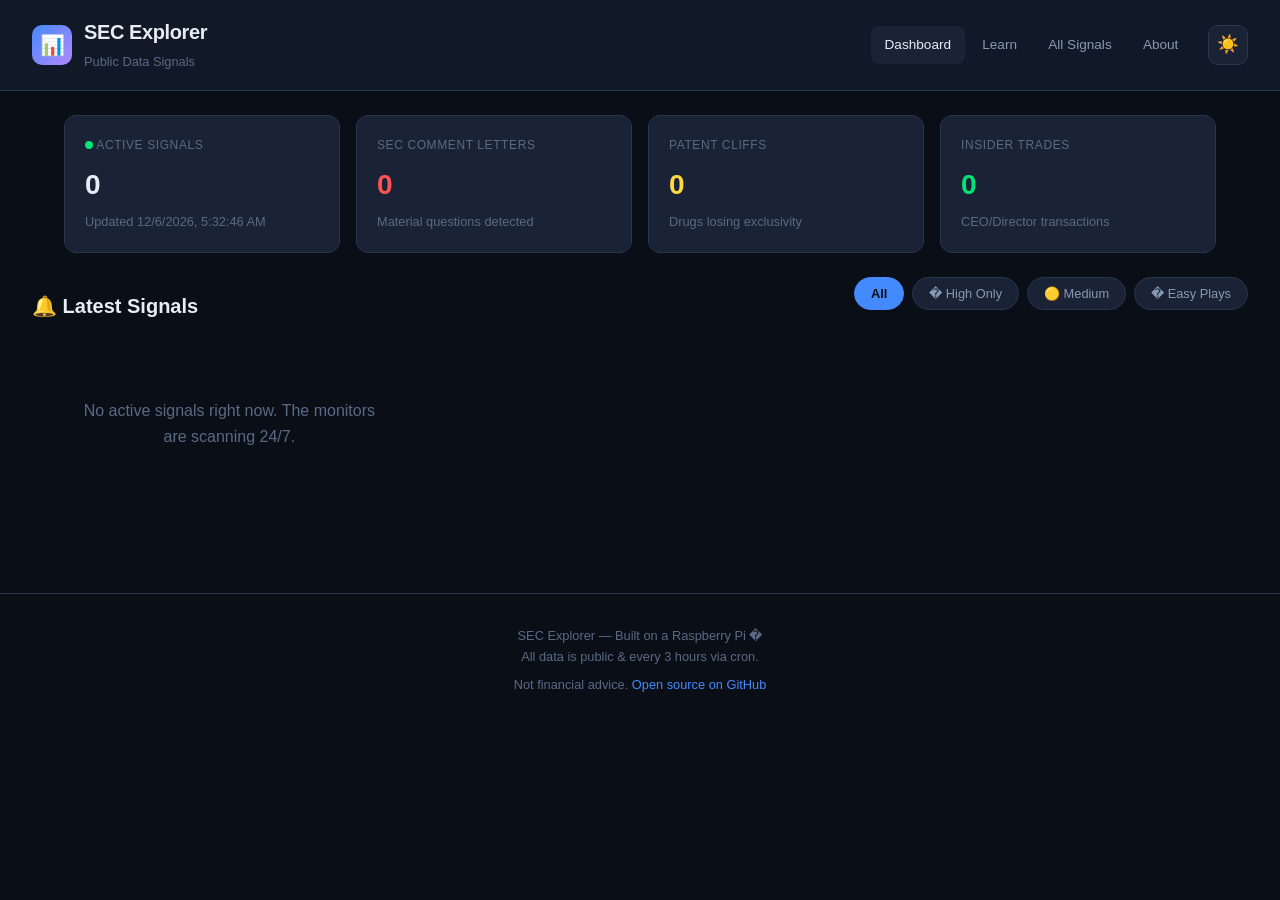
==== index.html @ fc1cfbd2 "fix: restructure for GitHub Pages, add data placeholders" ====
<!DOCTYPE html>
<html lang="en" data-theme="dark">
<head>
  <meta charset="UTF-8">
  <meta name="viewport" content="width=device-width, initial-scale=1.0">
  <title>SEC Explorer — Public Data Signals</title>
  <meta name="description" content="Free government data, automated monitoring, actionable financial signals">
  <link rel="stylesheet" href="./css/style.css">
  <link rel="icon" href="data:image/svg+xml,<svg xmlns=%22http://www.w3.org/2000/svg%22 viewBox=%220 0 100 100%22><text y=%22.9em%22 font-size=%2290%22>📊</text></svg>">
</head>
<body>
  <!-- Header -->
  <header class="header">
    <div class="header-inner">
      <div class="logo">
        <div class="logo-icon">📊</div>
        <div>
          <h1>SEC Explorer</h1>
          <span>Public Data Signals</span>
        </div>
      </div>
      <div class="header-actions">
        <div class="nav-links">
          <a href="#" class="active" data-page="dashboard">Dashboard</a>
          <a href="#" data-page="learn">Learn</a>
          <a href="#" data-page="signals">All Signals</a>
          <a href="#" data-page="about">About</a>
        </div>
        <button class="theme-toggle" id="themeToggle"><span>☀️</span></button>
      </div>
    </div>
  </header>

  <!-- Dashboard Page -->
  <main class="main">
    <section id="dashboard" class="page-section active">
      <!-- Stats Bar -->
      <div class="stats-bar">
        <div class="stat-card">
          <div class="stat-label"><span class="live-dot"></span> Active Signals</div>
          <div class="stat-value" id="totalSignals">0</div>
          <div class="stat-sub">Updated <span id="lastUpdate">loading...</span></div>
        </div>
        <div class="stat-card">
          <div class="stat-label">SEC Comment Letters</div>
          <div class="stat-value" id="secCount" style="color: var(--accent-red);">0</div>
          <div class="stat-sub">Material questions detected</div>
        </div>
        <div class="stat-card">
          <div class="stat-label">Patent Cliffs</div>
          <div class="stat-value" id="patentCount" style="color: var(--accent-yellow);">0</div>
          <div class="stat-sub">Drugs losing exclusivity</div>
        </div>
        <div class="stat-card">
          <div class="stat-label">Insider Trades</div>
          <div class="stat-value" id="insiderCount" style="color: var(--accent-green);">0</div>
          <div class="stat-sub">CEO/Director transactions</div>
        </div>
      </div>

      <!-- Filter Tabs -->
      <div style="display: flex; align-items: center; justify-content: space-between; margin-top: 1.5rem; flex-wrap: wrap; gap: 1rem;">
        <div class="section-title">🔔 Latest Signals</div>
        <div class="filter-tabs">
          <button class="filter-tab active" data-filter="all">All</button>
          <button class="filter-tab" data-filter="high">� High Only</button>
          <button class="filter-tab" data-filter="medium">🟡 Medium</button>
          <button class="filter-tab" data-filter="easy">� Easy Plays</button>
        </div>
      </div>

      <!-- Signals Grid -->
      <div class="signals-grid" id="signalsGrid">
        <!-- Populated by JS -->
      </div>
    </section>

    <!-- Learn Page -->
    <section id="learn" class="page-section">
      <div class="section-header">
        <div class="section-title">📚 Learn Everything</div>
      </div>
      <p style="color: var(--text-secondary); margin-bottom: 1.5rem; max-width: 700px;">
        New here? Every concept below has <span class="tooltip-trigger" data-tooltip="sec-comment">?</span> tooltips.
        Hover or tap any question mark to understand what things mean. No jargon without explanation.
      </p>
      <div class="learn-grid" id="learnGrid">
        <!-- Populated by JS -->
      </div>
    </section>

    <!-- All Signals Page -->
    <section id="signals" class="page-section">
      <div class="section-header">
        <div class="section-title">📡 All Signals by Category</div>
      </div>

      <h3 style="margin: 1.5rem 0 1rem; color: var(--accent-red); display: flex; align-items: center; gap: 0.5rem;">
        SEC Comment Letters
        <span class="section-count">Material questions from the SEC</span>
      </h3>
      <div class="signals-grid" id="secGrid"></div>

      <h3 style="margin: 2rem 0 1rem; color: var(--accent-yellow); display: flex; align-items: center; gap: 0.5rem;">
        Patent Expirations
        <span class="section-count">Blockbuster drugs losing exclusivity</span>
      </h3>
      <div class="signals-grid" id="patentGrid"></div>

      <h3 style="margin: 2rem 0 1rem; color: var(--accent-green); display: flex; align-items: center; gap: 0.5rem;">
        Insider Trading
        <span class="section-count">CEO/CFO/Director buy/sell activity</span>
      </h3>
      <div class="signals-grid" id="insiderGrid"></div>
    </section>

    <!-- About Page -->
    <section id="about" class="page-section">
      <div class="section-header">
        <div class="section-title">ℹ️ About This Project</div>
      </div>
      <div style="max-width: 800px;">
        <div class="learn-card" style="margin-bottom: 1rem;">
          <div class="learn-icon">�</div>
          <h3>What Is This?</h3>
          <p>A collection of automated monitors that scan free, public government data (SEC EDGAR, USPTO, FDA) for actionable financial signals. Everything here is <strong>completely free</strong> and runs on a $100 Raspberry Pi. No API keys needed.</p>
        </div>
        <div class="learn-card" style="margin-bottom: 1rem;">
          <div class="learn-icon">�</div>
          <h3>Why Does This Work?</h3>
          <p>The information is already public and free. The advantage is <strong>automation</strong>. The SEC receives 30,000+ filings daily. No human can read them all. Our monitors scan every 3 hours and flag the ones that historically predict stock movements.</p>
        </div>
        <div class="learn-card" style="margin-bottom: 1rem;">
          <div class="learn-icon">⚠️</div>
          <h3>Risk Disclaimer</h3>
          <p>Every signal has a chance of failure. This is <strong>educational and research only</strong> — NOT financial advice. Always do your own research. Never invest more than you can afford to lose. The "potential earnings" shown are optimistic estimates, not guarantees.</p>
        </div>
        <div class="learn-card" style="margin-bottom: 1rem;">
          <div class="learn-icon">�️</div>
          <h3>How It Works</h3>
          <p><strong>Step 1:</strong> Monitor fetches daily index from SEC EDGAR<br>
          <strong>Step 2:</strong> Filters out ETF/fund/routine filings<br>
          <strong>Step 3:</strong> Downloads actual filings (parallel)<br>
          <strong>Step 4:</strong> Scores materiality via keywords + structure<br>
          <strong>Step 5:</strong> Updates this dashboard with new signals</p>
        </div>
        <div class="learn-card">
          <div class="learn-icon">�</div>
          <h3>Open Source</h3>
          <p>Full source code on GitHub. Contributions welcome. If you find this useful, share it with someone who wants an edge in the markets without paying $100K for a Bloomberg terminal.</p>
          <a href="https://github.com/DonZzzilla/sec-explorer" target="_blank" style="color: var(--accent-blue); font-size: 0.9rem; margin-top: 0.5rem; display: inline-block;">github.com/DonZzzilla/sec-explorer →</a>
        </div>
      </div>
    </section>
  </main>

  <!-- Footer -->
  <footer class="footer">
    <p>SEC Explorer — Built on a Raspberry Pi �</p>
    <p>All data is public & every 3 hours via cron.</p>
    <p style="margin-top: 0.5rem;">Not financial advice. <a href="https://github.com/DonZzzilla/sec-explorer">Open source on GitHub</a></p>
  </footer>

  <script src="./js/app.js"></script>
</body>
</html>
---- css/style.css ----
/* SEC Explorer Dashboard — Dark Mode First */
:root {
  --bg-primary: #0a0e17;
  --bg-secondary: #111827;
  --bg-card: #1a2235;
  --bg-card-hover: #1f2a42;
  --bg-info: #0d1b2a;
  --border: #2a3550;
  --border-light: #3d4f73;
  --text-primary: #e8edf5;
  --text-secondary: #8899b3;
  --text-muted: #5a6a85;
  --accent-green: #00e676;
  --accent-red: #ff5252;
  --accent-yellow: #ffd740;
  --accent-blue: #448aff;
  --accent-purple: #b388ff;
  --accent-cyan: #18ffff;
  --glow-green: rgba(0, 230, 118, 0.15);
  --glow-red: rgba(255, 82, 82, 0.15);
  --glow-yellow: rgba(255, 215, 64, 0.15);
  --radius: 12px;
  --radius-sm: 8px;
  --shadow: 0 4px 24px rgba(0,0,0,0.4);
  --transition: all 0.25s ease;
}

[data-theme="light"] {
  --bg-primary: #f5f7fa;
  --bg-secondary: #ffffff;
  --bg-card: #ffffff;
  --bg-card-hover: #f0f4f8;
  --bg-info: #e8f4fd;
  --border: #dde4ed;
  --border-light: #c5cdd8;
  --text-primary: #1a1f2e;
  --text-secondary: #4a5568;
  --text-muted: #718096;
  --shadow: 0 2px 12px rgba(0,0,0,0.08);
}

* {
  margin: 0;
  padding: 0;
  box-sizing: border-box;
}

body {
  font-family: -apple-system, BlinkMacSystemFont, 'Segoe UI', Roboto, 'Inter', sans-serif;
  background: var(--bg-primary);
  color: var(--text-primary);
  line-height: 1.6;
  min-height: 100vh;
  transition: var(--transition);
}

/* Scrollbar */
::-webkit-scrollbar { width: 8px; }
::-webkit-scrollbar-track { background: var(--bg-secondary); }
::-webkit-scrollbar-thumb { background: var(--border-light); border-radius: 4px; }
::-webkit-scrollbar-thumb:hover { background: var(--text-muted); }

/* Header */
.header {
  background: var(--bg-secondary);
  border-bottom: 1px solid var(--border);
  padding: 1rem 2rem;
  position: sticky;
  top: 0;
  z-index: 100;
  backdrop-filter: blur(12px);
}

.header-inner {
  max-width: 1400px;
  margin: 0 auto;
  display: flex;
  align-items: center;
  justify-content: space-between;
}

.logo {
  display: flex;
  align-items: center;
  gap: 0.75rem;
}

.logo-icon {
  width: 40px;
  height: 40px;
  background: linear-gradient(135deg, var(--accent-blue), var(--accent-purple));
  border-radius: 10px;
  display: flex;
  align-items: center;
  justify-content: center;
  font-size: 1.25rem;
}

.logo h1 {
  font-size: 1.25rem;
  font-weight: 700;
  letter-spacing: -0.02em;
}

.logo span {
  color: var(--text-muted);
  font-size: 0.8rem;
  font-weight: 400;
}

.header-actions {
  display: flex;
  align-items: center;
  gap: 1rem;
}

.theme-toggle {
  background: var(--bg-card);
  border: 1px solid var(--border);
  color: var(--text-primary);
  width: 40px;
  height: 40px;
  border-radius: 10px;
  cursor: pointer;
  font-size: 1.1rem;
  display: flex;
  align-items: center;
  justify-content: center;
  transition: var(--transition);
}

.theme-toggle:hover {
  background: var(--bg-card-hover);
  border-color: var(--border-light);
}

.nav-links {
  display: flex;
  gap: 0.25rem;
}

.nav-links a {
  color: var(--text-secondary);
  text-decoration: none;
  padding: 0.5rem 0.85rem;
  border-radius: var(--radius-sm);
  font-size: 0.85rem;
  font-weight: 500;
  transition: var(--transition);
}

.nav-links a:hover, .nav-links a.active {
  background: var(--bg-card);
  color: var(--text-primary);
}

/* Stats Bar */
.stats-bar {
  max-width: 1400px;
  margin: 1.5rem auto;
  padding: 0 2rem;
  display: grid;
  grid-template-columns: repeat(auto-fit, minmax(200px, 1fr));
  gap: 1rem;
}

.stat-card {
  background: var(--bg-card);
  border: 1px solid var(--border);
  border-radius: var(--radius);
  padding: 1.25rem;
  transition: var(--transition);
}

.stat-card:hover {
  border-color: var(--border-light);
  transform: translateY(-1px);
}

.stat-label {
  font-size: 0.75rem;
  color: var(--text-muted);
  text-transform: uppercase;
  letter-spacing: 0.05em;
  margin-bottom: 0.5rem;
}

.stat-value {
  font-size: 1.75rem;
  font-weight: 700;
  letter-spacing: -0.02em;
}

.stat-sub {
  font-size: 0.8rem;
  color: var(--text-muted);
  margin-top: 0.25rem;
}

/* Main Content */
.main {
  max-width: 1400px;
  margin: 0 auto;
  padding: 0 2rem 3rem;
}

.page-section {
  display: none;
}

.page-section.active {
  display: block;
}

/* Signal Cards */
.signals-grid {
  display: grid;
  grid-template-columns: repeat(auto-fill, minmax(380px, 1fr));
  gap: 1rem;
  margin-top: 1rem;
}

.signal-card {
  background: var(--bg-card);
  border: 1px solid var(--border);
  border-radius: var(--radius);
  overflow: hidden;
  transition: var(--transition);
  cursor: pointer;
  position: relative;
}

.signal-card:hover {
  border-color: var(--border-light);
  transform: translateY(-2px);
  box-shadow: var(--shadow);
}

.signal-card.high {
  border-left: 3px solid var(--accent-red);
}

.signal-card.medium {
  border-left: 3px solid var(--accent-yellow);
}

.signal-card.low {
  border-left: 3px solid var(--accent-blue);
}

.signal-header {
  padding: 1.25rem;
  display: flex;
  align-items: flex-start;
  justify-content: space-between;
}

.signal-badge {
  display: inline-flex;
  align-items: center;
  gap: 0.35rem;
  padding: 0.25rem 0.65rem;
  border-radius: 999px;
  font-size: 0.7rem;
  font-weight: 600;
  text-transform: uppercase;
  letter-spacing: 0.03em;
}

.signal-badge.high {
  background: var(--glow-red);
  color: var(--accent-red);
}

.signal-badge.medium {
  background: var(--glow-yellow);
  color: var(--accent-yellow);
}

.signal-badge.low {
  background: var(--glow-green);
  color: var(--accent-green);
}

.signal-title {
  font-size: 1rem;
  font-weight: 600;
  margin-bottom: 0.25rem;
}

.signal-subtitle {
  font-size: 0.85rem;
  color: var(--text-secondary);
}

.signal-meta {
  display: flex;
  gap: 1rem;
  padding: 0.75rem 1.25rem;
  border-top: 1px solid var(--border);
  font-size: 0.75rem;
  color: var(--text-muted);
}

.signal-expand {
  max-height: 0;
  overflow: hidden;
  transition: max-height 0.3s ease, padding 0.3s ease;
  border-top: 1px solid var(--border);
}

.signal-card.expanded .signal-expand {
  max-height: 800px;
  padding: 1.25rem;
}

/* Signal Details */
.detail-row {
  display: flex;
  justify-content: space-between;
  padding: 0.6rem 0;
  border-bottom: 1px solid var(--border);
  font-size: 0.85rem;
}

.detail-row:last-child {
  border-bottom: none;
}

.detail-label {
  color: var(--text-secondary);
  display: flex;
  align-items: center;
  gap: 0.5rem;
}

.detail-value {
  font-weight: 600;
}

/* Tooltip System */
.tooltip-trigger {
  display: inline-flex;
  align-items: center;
  justify-content: center;
  width: 18px;
  height: 18px;
  border-radius: 50%;
  background: var(--bg-secondary);
  border: 1px solid var(--border);
  font-size: 0.65rem;
  cursor: help;
  color: var(--text-muted);
  transition: var(--transition);
}

.tooltip-trigger:hover {
  background: var(--accent-blue);
  color: var(--bg-primary);
  border-color: var(--accent-blue);
}

.tooltip-overlay {
  position: fixed;
  z-index: 1000;
  background: var(--bg-secondary);
  border: 1px solid var(--border-light);
  border-radius: var(--radius-sm);
  padding: 1rem;
  max-width: 340px;
  box-shadow: 0 8px 32px rgba(0,0,0,0.5);
  pointer-events: none;
  opacity: 0;
  transform: translateY(4px);
  transition: opacity 0.2s ease, transform 0.2s ease;
}

.tooltip-overlay.visible {
  opacity: 1;
  transform: translateY(0);
  pointer-events: auto;
}

.tooltip-overlay h4 {
  font-size: 0.9rem;
  margin-bottom: 0.5rem;
  color: var(--accent-blue);
}

.tooltip-overlay p {
  font-size: 0.82rem;
  color: var(--text-secondary);
  line-height: 1.5;
}

/* Difficulty Meter */
.difficulty-bar {
  display: flex;
  gap: 3px;
  align-items: center;
}

.difficulty-pip {
  width: 12px;
  height: 6px;
  border-radius: 2px;
  background: var(--border);
}

.difficulty-pip.filled { background: var(--accent-red); }
.difficulty-pip.filled.easy { background: var(--accent-green); }
.difficulty-pip.filled.medium { background: var(--accent-yellow); }
.difficulty-pip.filled.hard { background: var(--accent-red); }

/* Potential Earnings */
.earnings-box {
  background: var(--bg-info);
  border: 1px solid var(--border);
  border-radius: var(--radius-sm);
  padding: 1rem;
  margin-top: 0.75rem;
}

.earnings-title {
  font-size: 0.75rem;
  color: var(--text-muted);
  text-transform: uppercase;
  letter-spacing: 0.05em;
  margin-bottom: 0.5rem;
}

.earnings-amount {
  font-size: 1.5rem;
  font-weight: 700;
  color: var(--accent-green);
}

.earnings-range {
  font-size: 0.8rem;
  color: var(--text-secondary);
  margin-top: 0.25rem;
}

/* Walkthrough Steps */
.walkthrough {
  margin-top: 1rem;
}

.walkthrough-step {
  display: flex;
  gap: 0.75rem;
  padding: 0.5rem 0;
  align-items: flex-start;
}

.step-number {
  width: 24px;
  height: 24px;
  border-radius: 50%;
  background: var(--accent-blue);
  color: var(--bg-primary);
  display: flex;
  align-items: center;
  justify-content: center;
  font-size: 0.7rem;
  font-weight: 700;
  flex-shrink: 0;
}

.step-content {
  font-size: 0.85rem;
  color: var(--text-secondary);
  padding-top: 0.15rem;
}

/* Section Headers */
.section-header {
  display: flex;
  align-items: center;
  justify-content: space-between;
  margin-bottom: 1rem;
}

.section-title {
  font-size: 1.25rem;
  font-weight: 700;
  display: flex;
  align-items: center;
  gap: 0.5rem;
}

.section-count {
  background: var(--bg-card);
  border: 1px solid var(--border);
  padding: 0.25rem 0.75rem;
  border-radius: 999px;
  font-size: 0.75rem;
  color: var(--text-muted);
}

/* Filter Tabs */
.filter-tabs {
  display: flex;
  gap: 0.5rem;
  margin-bottom: 1.5rem;
  flex-wrap: wrap;
}

.filter-tab {
  background: var(--bg-card);
  border: 1px solid var(--border);
  color: var(--text-secondary);
  padding: 0.5rem 1rem;
  border-radius: 999px;
  font-size: 0.8rem;
  cursor: pointer;
  transition: var(--transition);
}

.filter-tab:hover {
  border-color: var(--border-light);
  color: var(--text-primary);
}

.filter-tab.active {
  background: var(--accent-blue);
  color: var(--bg-primary);
  border-color: var(--accent-blue);
  font-weight: 600;
}

/* Learn Page */
.learn-grid {
  display: grid;
  grid-template-columns: repeat(auto-fill, minmax(300px, 1fr));
  gap: 1rem;
}

.learn-card {
  background: var(--bg-card);
  border: 1px solid var(--border);
  border-radius: var(--radius);
  padding: 1.5rem;
  transition: var(--transition);
}

.learn-card:hover {
  border-color: var(--border-light);
  transform: translateY(-2px);
}

.learn-icon {
  font-size: 2rem;
  margin-bottom: 0.75rem;
}

.learn-card h3 {
  font-size: 1rem;
  margin-bottom: 0.5rem;
}

.learn-card p {
  font-size: 0.85rem;
  color: var(--text-secondary);
  line-height: 1.5;
}

/* Footer */
.footer {
  text-align: center;
  padding: 2rem;
  color: var(--text-muted);
  font-size: 0.8rem;
  border-top: 1px solid var(--border);
  margin-top: 3rem;
}

.footer a {
  color: var(--accent-blue);
  text-decoration: none;
}

/* Animations */
@keyframes pulse {
  0%, 100% { opacity: 1; }
  50% { opacity: 0.5; }
}

.live-dot {
  width: 8px;
  height: 8px;
  border-radius: 50%;
  background: var(--accent-green);
  animation: pulse 2s infinite;
  display: inline-block;
}

/* Responsive */
@media (max-width: 768px) {
  .signals-grid { grid-template-columns: 1fr; }
  .stats-bar { grid-template-columns: repeat(2, 1fr); }
  .header-inner { flex-direction: column; gap: 0.75rem; }
  .nav-links { display: none; }
}
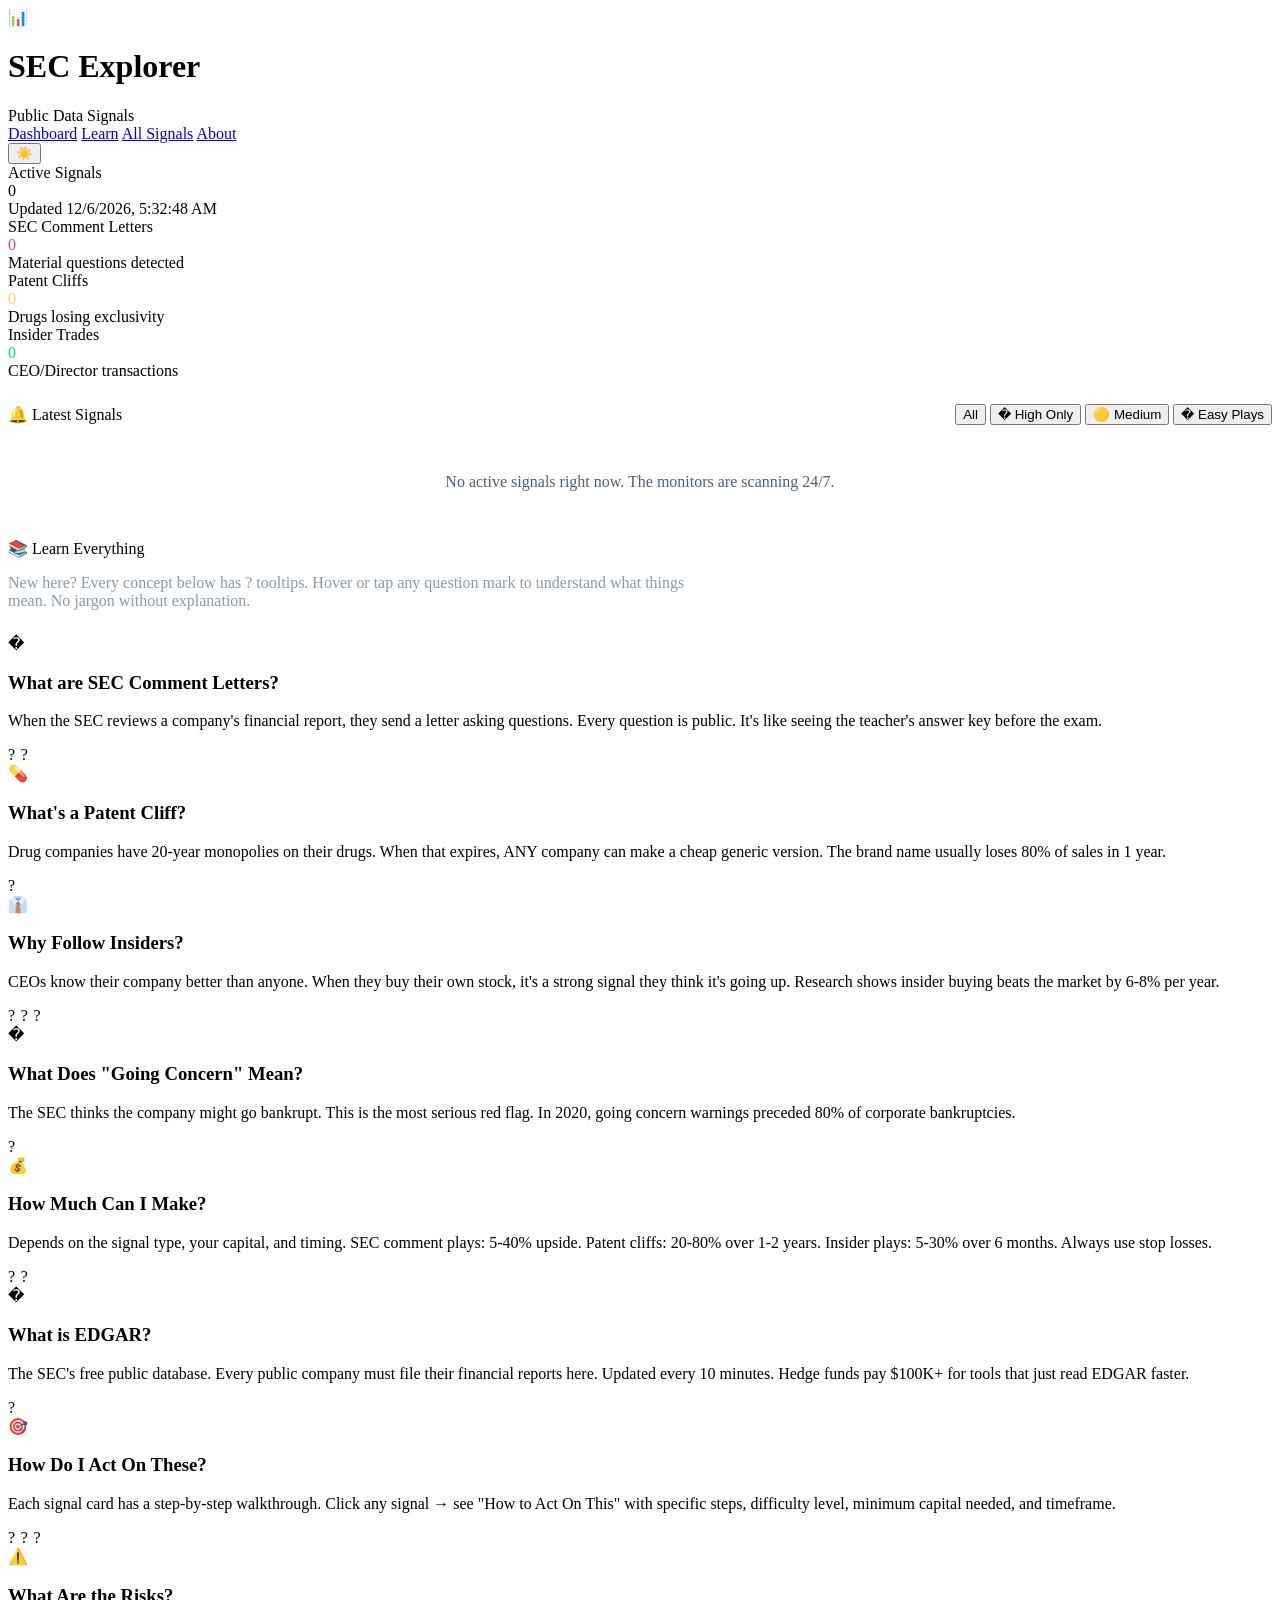
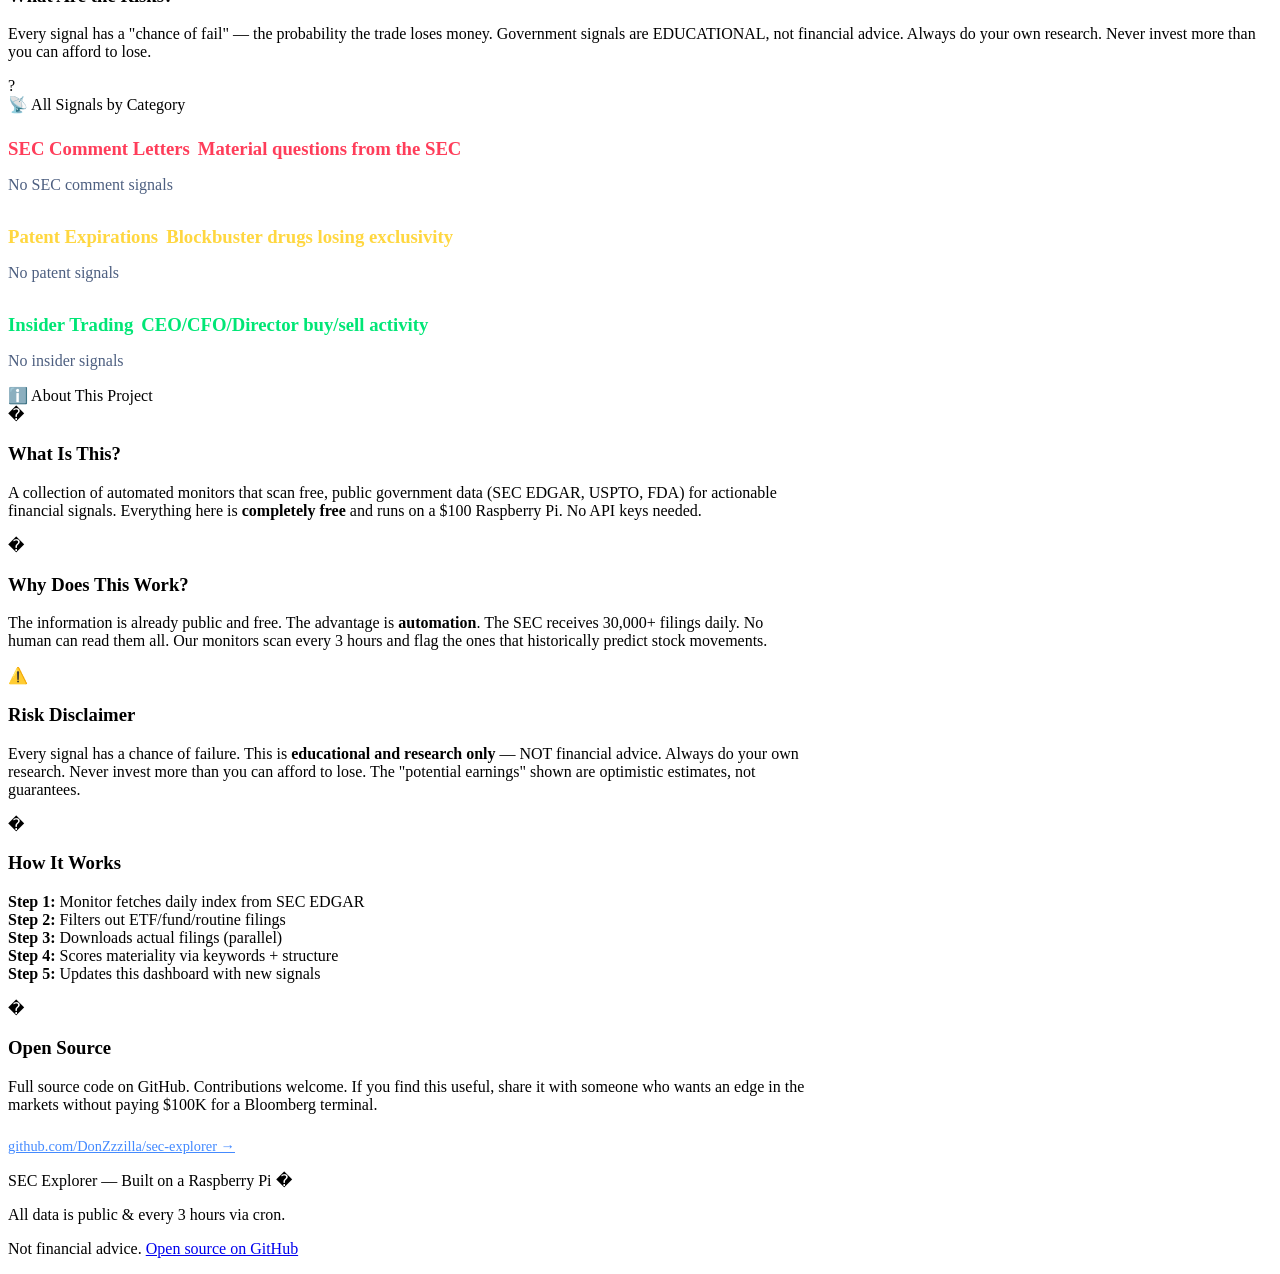
==== commit db214be5: "chore: clean up duplicate files, fix paths for GitHub Pages" ====
--- a/index.html
+++ b/index.html
@@ -6,7 +6,6 @@
   <title>SEC Explorer — Public Data Signals</title>
   <meta name="description" content="Free government data, automated monitoring, actionable financial signals">
   <link rel="stylesheet" href="./css/style.css">
-  <link rel="icon" href="data:image/svg+xml,<svg xmlns=%22http://www.w3.org/2000/svg%22 viewBox=%220 0 100 100%22><text y=%22.9em%22 font-size=%2290%22>📊</text></svg>">
 </head>
 <body>
   <!-- Header -->
--- a/css/style.css
+++ b/css/style.css
@@ -1,167 +1,275 @@
-/* SEC Explorer Dashboard — Dark Mode First */
+/* ═══════════════════════════════════════════════════════════════════════════
+   SEC EXPLORER — High-Energy Dashboard
+   Built for the teenager who wants an edge, not a Bloomberg terminal
+   ═══════════════════════════════════════════════════════════════════════════ */
+
 :root {
-  --bg-primary: #0a0e17;
-  --bg-secondary: #111827;
-  --bg-card: #1a2235;
-  --bg-card-hover: #1f2a42;
-  --bg-info: #0d1b2a;
-  --border: #2a3550;
-  --border-light: #3d4f73;
-  --text-primary: #e8edf5;
-  --text-secondary: #8899b3;
-  --text-muted: #5a6a85;
+  --bg-primary: #070b14;
+  --bg-secondary: #0d1321;
+  --bg-card: #121b2e;
+  --bg-card-hover: #182542;
+  --bg-info: #0a1628;
+  --bg-surface: #1a2744;
+  --border: #1e2d4d;
+  --border-light: #2a3d66;
+  --border-glow: #3d5a99;
+  --text-primary: #e8edf7;
+  --text-secondary: #8899b8;
+  --text-muted: #4d5f80;
   --accent-green: #00e676;
-  --accent-red: #ff5252;
+  --accent-red: #ff3d5a;
   --accent-yellow: #ffd740;
   --accent-blue: #448aff;
   --accent-purple: #b388ff;
   --accent-cyan: #18ffff;
-  --glow-green: rgba(0, 230, 118, 0.15);
-  --glow-red: rgba(255, 82, 82, 0.15);
-  --glow-yellow: rgba(255, 215, 64, 0.15);
-  --radius: 12px;
+  --accent-orange: #ff9100;
+  --accent-pink: #ff4081;
+  --glow-green: rgba(0, 230, 118, 0.12);
+  --glow-red: rgba(255, 61, 90, 0.12);
+  --glow-yellow: rgba(255, 215, 64, 0.12);
+  --glow-blue: rgba(68, 138, 255, 0.1);
+  --radius: 14px;
   --radius-sm: 8px;
-  --shadow: 0 4px 24px rgba(0,0,0,0.4);
-  --transition: all 0.25s ease;
-}
-
-[data-theme="light"] {
-  --bg-primary: #f5f7fa;
+  --radius-lg: 20px;
+  --shadow: 0 4px 32px rgba(0,0,0,0.5);
+  --shadow-glow: 0 0 40px rgba(68, 138, 255, 0.08);
+  --transition: all 0.25s cubic-bezier(0.4, 0, 0.2, -theme="light"] {
+  --bg-primary: #f0f4f8;
   --bg-secondary: #ffffff;
   --bg-card: #ffffff;
-  --bg-card-hover: #f0f4f8;
-  --bg-info: #e8f4fd;
-  --border: #dde4ed;
-  --border-light: #c5cdd8;
-  --text-primary: #1a1f2e;
-  --text-secondary: #4a5568;
-  --text-muted: #718096;
-  --shadow: 0 2px 12px rgba(0,0,0,0.08);
-}
-
-* {
-  margin: 0;
-  padding: 0;
-  box-sizing: border-box;
-}
+  --bg-card-hover: #f5f8fc;
+  --bg-info: #e6f0fa;
+  --bg-surface: #e8eef5;
+  --border: #d0dae3;
+  --border-light: #b8c4d0;
+  --border-glow: #8fa8c4;
+  --text-primary: #0f1825;
+  --text-secondary: #3d4f68;
+  --text-muted: #6b7d95;
+  --shadow: 0 2px 16px rgba(0,0,0,0.06);
+  --shadow-glow: 0 0 40px rgba(26, 115, 232, 0.04);
+}
+
+*, *::before, *::after { margin: 0; padding: 0; box-sizing: border-box; }
+
+html { scroll-behavior: smooth; }
 
 body {
-  font-family: -apple-system, BlinkMacSystemFont, 'Segoe UI', Roboto, 'Inter', sans-serif;
+  font-family: -apple-system, BlinkMacSystemFont, 'SF Pro Display', 'Inter', 'Segoe UI', Roboto, sans-serif;
   background: var(--bg-primary);
   color: var(--text-primary);
   line-height: 1.6;
   min-height: 100vh;
-  transition: var(--transition);
-}
-
-/* Scrollbar */
-::-webkit-scrollbar { width: 8px; }
-::-webkit-scrollbar-track { background: var(--bg-secondary); }
-::-webkit-scrollbar-thumb { background: var(--border-light); border-radius: 4px; }
-::-webkit-scrollbar-thumb:hover { background: var(--text-muted); }
-
-/* Header */
+  transition: background 0.3s ease, color 0.3s ease;
+  overflow-x: hidden;
+}
+
+/* Ambient Background */
+body::before {
+  content: '';
+  position: fixed;
+  top: 0; left: 0; right: 0; bottom: 0;
+  background:
+    radial-gradient(ellipse at 20% 0%, rgba(68, 138, 255, 0.06) 0%, transparent 50%),
+    radial-gradient(ellipse at 80% 100%, rgba(179, 136, 255, 0.04) 0%, transparent 50%),
+    radial-gradient(ellipse at 50% 50%, rgba(0, 230, 118, 0.02) 0%, transparent 70%);
+  pointer-events: none;
+  z-index: 0;
+}
+
+::-webkit-scrollbar { width: 6px; }
+::-webkit-scrollbar-track { background: transparent; }
+::-webkit-scrollbar-thumb { background: var(--border-light); border-radius: 3px;-thumb:hover { background: var(--accent-blue); }
+
+/* HEADER ──────────────────────────────────────────────────────────── */
 .header {
-  background: var(--bg-secondary);
+  background: rgba(13, 19, 33, 0.85);
+  backdrop-filter: blur(20px) saturate(1.2);
   border-bottom: 1px solid var(--border);
-  padding: 1rem 2rem;
+  padding: 0.75rem 2rem;
   position: sticky;
   top: 0;
   z-index: 100;
-  backdrop-filter: blur(12px);
 }
 
 .header-inner {
-  max-width: 1400px;
+  max-width: 1500px;
   margin: 0 auto;
   display: flex;
   align-items: center;
   justify-content: space-between;
+  height: 48px;
 }
 
 .logo {
   display: flex;
   align-items: center;
   gap: 0.75rem;
+  text-decoration: none;
+  cursor: pointer;
 }
 
 .logo-icon {
-  width: 40px;
-  height: 40px;
+  width: 36px;
+  height: 36px;
   background: linear-gradient(135deg, var(--accent-blue), var(--accent-purple));
   border-radius: 10px;
   display: flex;
   align-items: center;
   justify-content: center;
-  font-size: 1.25rem;
+  font-size: 1.1rem;
+  box-shadow: 0 0 20px rgba(68, 138, 255, 0.3);
 }
 
 .logo h1 {
-  font-size: 1.25rem;
+  font-size: 1.15rem;
   font-weight: 700;
   letter-spacing: -0.02em;
 }
 
-.logo span {
+.logo-tagline {
+  font-size: 0.65rem;
   color: var(--text-muted);
+  font-weight: 400;
+}
+
+.header-right {
+  display: flex;
+  align-items: center;
+  gap: 1rem;
+}
+
+.nav {
+  display: flex;
+  gap: 0.15rem;
+}
+
+.nav a {
+  color: var(--text-secondary);
+  text-decoration: none;
+  padding: 0.4rem 0.75rem;
+  border-radius: var(--radius-sm);
   font-size: 0.8rem;
-  font-weight: 400;
-}
-
-.header-actions {
-  display: flex;
-  align-items: center;
-  gap: 1rem;
-}
-
-.theme-toggle {
+  font-weight: 500;
+  transition: var(--transition);
+  position: relative;
+}
+
+.nav a:hover { color: var(--text-primary); background: var(--bg-card); }
+ color: var(--accent-blue); background: var(--glow-blue); }
+
+.theme-btn {
   background: var(--bg-card);
   border: 1px solid var(--border);
   color: var(--text-primary);
-  width: 40px;
-  height: 40px;
+  width: 36px;
+  height: 36px;
   border-radius: 10px;
   cursor: pointer;
-  font-size: 1.1rem;
+  font-size: 1rem;
   display: flex;
   align-items: center;
   justify-content: center;
   transition: var(--transition);
 }
 
-.theme-toggle:hover {
+.theme-btn:hover { background: var(--bg-card-hover); border-color: var(--border-light); }
+
+/* ── HERO SECTION ───────────────────────────────────────────────────── */
+.hero {
+  max-width: 1500px;
+  margin: 0 auto;
+  padding: 4rem 2rem 3rem;
+  text-align: center;
+  position: relative;
+  z-index: 1;
+}
+
+.hero-badge {
+  display: inline-flex;
+  align-items: center;
+  gap: 0.5rem;
+  background: var(--bg-card);
+  border: 1px solid var(--border);
+  padding: 0.5rem 1rem;
+  border-radius: 999px;
+  font-size: 0.75rem;
+  color: var(--text-secondary);
+  margin-bottom: 1.5rem;
+}
+
+.hero h2 {
+  font-size: 3rem;
+  font-weight: 800;
+  letter-spacing: -0.04em;
+  line-height: 1.1;
+  margin-bottom: 1rem;
+  background: linear-gradient(to right, var(--text-primary), var(--accent-blue), var(--accent-purple));
+  -webkit-background-clip: text;
+  -webkit-text-fill-color: transparent;
+  background-clip: text;
+}
+
+.hero p {
+  font-size: 1.1rem;
+  color: var(--text-secondary);
+  max-width: 600px;
+  margin: 0 auto 2rem;
+}
+
+.hero-cta {
+  display: flex;
+  gap: 1rem;
+  justify-content: center;
+  flex-wrap: wrap;
+}
+
+.btn {
+  display: inline-flex;
+  align-items: center;
+  gap: 0.5rem;
+  padding: 0.75rem 1.5rem;
+  border-radius: var(--radius-sm);
+  font-size: 0.9rem;
+  font-weight: 600;
+  cursor: pointer;
+  transition: var(--transition);
+  text-decoration: none;
+  border: none;
+}
+
+.btn-primary {
+  background: linear-gradient(135deg, var(--accent-blue), var(--accent-purple));
+  color: white;
+  box-shadow: 0 4px 20px rgba(68, 138, 255, 0.3);
+}
+
+.btn-primary:hover {
+  transform: translateY(-2px);
+  box-shadow: 0 6px 30px rgba(68, 138, 255, 0.4);
+}
+
+.btn-ghost {
+  background-card);
+  color: var(--text-primary);
+  border: 1px solid var(--border);
+}
+
+.btn-ghost:hover {
+  border-color: var(--border-light);
   background: var(--bg-card-hover);
-  border-color: var(--border-light);
-}
-
-.nav-links {
-  display: flex;
-  gap: 0.25rem;
-}
-
-.nav-links a {
-  color: var(--text-secondary);
-  text-decoration: none;
-  padding: 0.5rem 0.85rem;
-  border-radius: var(--radius-sm);
-  font-size: 0.85rem;
-  font-weight: 500;
-  transition: var(--transition);
-}
-
-.nav-links a:hover, .nav-links a.active {
-  background: var(--bg-card);
-  color: var(--text-primary);
-}
-
-/* Stats Bar */
+}
+
+/* ── STATS BAR ──────────────────────────────────────────────────────── */
 .stats-bar {
-  max-width: 1400px;
-  margin: 1.5rem auto;
-  padding: 0 2rem;
+  max-width: 1500px;
+  margin: 0 auto;
+  padding: 0 2rem 2rem;
   display: grid;
-  grid-template-columns: repeat(auto-fit, minmax(200px, 1fr));
+  grid-template-columns: repeat(auto-fit, minmax(180px, 1fr));
   gap: 1rem;
+  position: relative;
+  z-index: 1;
 }
 
 .stat-card {
@@ -170,54 +278,116 @@
   border-radius: var(--radius);
   padding: 1.25rem;
   transition: var(--transition);
+  position: relative;
+  overflow: hidden;
+}
+
+.stat-card::before {
+  content: '';
+  position: absolute;
+  top: 0; left: 0; right: 0;
+  height: 2px;
+  background: linear-gradient(to right, var(--accent-blue), var(--accent-purple));
+  opacity: 0;
+  transition: var(--transition);
 }
 
 .stat-card:hover {
   border-color: var(--border-light);
-  transform: translateY(-1px);
-}
+  transform: translateY(-2px);
+  box-shadow: var(--shadow-glow);
+}
+
+.stat-card:hover::before { opacity: 1; }
+
+.stat-icon { font-size: 1.5rem; margin-bottom: 0.5rem; }
 
 .stat-label {
-  font-size: 0.75rem;
+  font-size: 0.7rem;
   color: var(--text-muted);
   text-transform: uppercase;
-  letter-spacing: 0.05em;
-  margin-bottom: 0.5rem;
+  letter-spacing: 0.06em;
+  margin-bottom: 0.4rem;
 }
 
 .stat-value {
   font-size: 1.75rem;
+  font-weight: 800;
+  letter-spacing: -0.03em;
+  line-height: 1;
+}
+
+.stat-sub {
+  font-size: 0.72rem;
+  color: var(--text-muted);
+  margin-top: 0.35rem;
+}
+
+/* ── PAGE SECTIONS ──────────────────────────────────────────────────── */
+.page { display: none; }
+.page.active { display: block; }
+
+.container {
+  max-width: 1500px;
+  margin: 0 auto;
+  padding: 2rem;
+  position: relative;
+  z-index: 1;
+}
+
+.section-header {
+  display: flex;
+  align-items: center;
+  justify-content: space-between;
+  margin-bottom: 1.5rem;
+  flex-wrap: wrap;
+  gap: 1rem;
+}
+
+.section-title {
+  font-size: 1.5rem;
   font-weight: 700;
-  letter-spacing: -0.02em;
-}
-
-.stat-sub {
-  font-size: 0.8rem;
-  color: var(--text-muted);
-  margin-top: 0.25rem;
-}
-
-/* Main Content */
-.main {
-  max-width: 1400px;
-  margin: 0 auto;
-  padding: 0 2rem 3rem;
-}
-
-.page-section {
-  display: none;
-}
-
-.page-section.active {
-  display: block;
-}
-
-/* Signal Cards */
+  display: flex;
+  align-items: center;
+  gap: 0.6rem;
+}
+
+.section-right {
+  display: flex;
+  align-items: center;
+  gap: 0.75rem;
+}
+
+/* ── FILTER TABS ───────────────────────────────────────────────────── */
+.filters {
+  display: flex;
+  gap: 0.4rem;
+  flex-wrap: wrap;
+}
+
+.filter-btn {
+  background: var(--bg-card);
+  border: 1px solid var(--border);
+  color: var(--text-secondary);
+  padding: 0.4rem 0.9rem;
+  border-radius: 999px;
+  font-size: 0.75rem;
+  cursor: pointer;
+ transition);
+  font-weight: 500;
+}
+
+.filter-btn:hover { border-color: var(--border-light); color: var(--.filter-btn.active {
+  background: var(--accent-blue);
+  color: white;
+  border-color: var(--accent-blue);
+}
+
+/* ── SIGNAL CARDS ───────────────────────────────────────────────────── */
 .signals-grid {
   display: grid;
   grid-template-columns: repeat(auto-fill, minmax(380px, 1fr));
   gap: 1rem;
-  margin-top: 1rem;
 }
 
 .signal-card {
@@ -230,125 +400,212 @@
   position: relative;
 }
 
+.signal-card::after {
+  content: '';
+  position: absolute;
+  top: 0; left: 0; bottom: 0;
+  width: 3px;
+  background: var(--accent-blue);
+}
+
+.signal-card.high::after { background: var(--accent-red); }
+.signal-card.medium::after { background: var(--accent-yellow); }
+.signal-card.low::after { background: var(--accent-blue); }
+
 .signal-card:hover {
-  border-color: var(--border-light);
-  transform: translateY(-2px);
+  border-color: var(--border-glow);
+  transform: translateY(-3px);
   box-shadow: var(--shadow);
 }
 
-.signal-card.high {
-  border-left: 3px solid var(--accent-red);
-}
-
-.signal-card.medium {
-  border-left: 3px solid var(--accent-yellow);
-}
-
-.signal-card.low {
-  border-left: 3px solid var(--accent-blue);
-}
-
-.signal-header {
-  padding: 1.25rem;
+.signal-card-header {
+  padding: 1.15rem;
   display: flex;
   align-items: flex-start;
   justify-content: space-between;
-}
-
-.signal-badge {
+  gap: 1rem;
+}
+
+.signal-emoji { font-size: 1.5rem; }
+
+.signal-title {
+  font-size: 0.95rem;
+  font-weight: 600;
+  margin-bottom: 0.2rem;
+}
+
+.signal-subtitle {
+  font-size: 0.8rem;
+  color: var(--text-secondary);
+}
+
+.signal-badges {
+  display: flex;
+  gap: 0.35rem;
+  flex-wrap: wrap;
+  padding: 0 1.15rem 0.75rem;
+}
+
+.badge {
   display: inline-flex;
   align-items: center;
-  gap: 0.35rem;
-  padding: 0.25rem 0.65rem;
+  gap: 0.25rem;
+  padding: 0.2rem 0.55rem;
   border-radius: 999px;
-  font-size: 0.7rem;
+  font-size: 0.65rem;
   font-weight: 600;
   text-transform: uppercase;
   letter-spacing: 0.03em;
-}
-
-.signal-badge.high {
-  background: var(--glow-red);
-  color: var(--accent-red);
-}
-
-.signal-badge.medium {
-  background: var(--glow-yellow);
-  color: var(--accent-yellow);
-}
-
-.signal-badge.low {
-  background: var(--glow-green);
-  color: var(--accent-green);
-}
-
-.signal-title {
-  font-size: 1rem;
-  font-weight: 600;
-  margin-bottom: 0.25rem;
-}
-
-.signal-subtitle {
-  font-size: 0.85rem;
-  color: var(--text-secondary);
-}
-
-.signal-meta {
-  display: flex;
-  gap: 1rem;
-  padding: 0.75rem 1.25rem;
+  white-space: nowrap;
+}
+
+.badge-high { background: var(--glow-red); color: var(--accent-red); }
+.badge-medium { background: var(--glow-yellow); color: var(--accent-yellow); }
+.badge-low { background: var(--glow-green); color: var(--accent-green); }
+.badge-blue { background: var(--glow-blue); color: var(--accent-blue); }
+.badge-purple { background: rgba(179,136,255,0.12); color: var(--accent-purple); }
+
+.signal-card-meta {
+  display: flex;
+  gap: 0.75rem;
+  padding: 0.6rem 1.15rem;
   border-top: 1px solid var(--border);
-  font-size: 0.75rem;
+  font-size: 0.7rem;
   color: var(--text-muted);
-}
-
-.signal-expand {
+  align-items: center;
+}
+
+/* ── EXPANDABLE DET─────────────────────────────── */
+.signal-detail {
   max-height: 0;
   overflow: hidden;
-  transition: max-height 0.3s ease, padding 0.3s ease;
-  border-top: 1px solid var(--border);
-}
-
-.signal-card.expanded .signal-expand {
-  max-height: 800px;
-  padding: 1.25rem;
-}
-
-/* Signal Details */
+  transition:.35s cubic-bezier(0.4, 0, 0.2, 1);
+  border-top: 1px solid transparent;
+}
+
+.signal-card.expanded .signal-detail {
+  max-height: 900px;
+  border-top-color: var(--border);
+}
+
+.detail-inner { padding: 1.15rem; }
+
 .detail-row {
   display: flex;
   justify-content: space-between;
-  padding: 0.6rem 0;
+  align-items: center;
+  padding: 0.55rem 0;
   border-bottom: 1px solid var(--border);
-  font-size: 0.85rem;
-}
-
-.detail-row:last-child {
-  border-bottom: none;
-}
+  font-size: 0.82rem;
+}
+
+.detail-row:last-child { border-bottom: none; }
 
 .detail-label {
   color: var(--text-secondary);
   display: flex;
   align-items: center;
-  gap: 0.5rem;
-}
-
-.detail-value {
-  font-weight: 600;
-}
-
-/* Tooltip System */
+  gap: 0.4rem;
+}
+
+.detail-value { font-weight: 600; font-size: 0.82rem; }
+
+/* ── DIFFICULTY METER ─────────────────────────────────────────────── */
+.diff-meter {
+  display:: 3px;
+  align-items: center;
+}
+
+.diff-dot {
+  width: 10px;
+  height: 5px;
+  border-radius: 2px;
+  background: var(--border);
+}
+
+.diff-dot.filled { background: var(--accent-red); }
+.diff-dot.filled.easy { background: var(--accent-green); }
+.diff-dot.filled.medium { background: var(--accent-yellow); }
+.diff-dot.filled.hard { background: var(--accent-red); }
+
+/* ── EARNINGS BOX ─────────────────────────────────────────────────── */
+.earnings-box {
+  background: var(--bg-info);
+  border: 1px solid var(--border);
+  border-radius: var(--radius-sm);
+  padding: 1rem;
+  margin-top: 0.75rem;
+}
+
+.earnings-title {
+  font-size: 0.7rem;
+  color: var(--text-muted);
+  text-transform: uppercase;
+  letter-spacing: 0.05em;
+  margin-bottom: 0.5rem;
+  display: flex;
+  align-items: center;
+  gap: 0.35rem;
+}
+
+.earnings-amount {
+  font-size: 1.4rem;
+  font-weight: 800;
+  color: var(--accent-green);
+}
+
+.earnings-range {
+  font-size: 0.75rem;
+  color: var(--text-secondary);
+  margin-top: 0.2rem;
+}
+
+/* ── WALKTHROUGH ───────────────────────────────────────────────────── */
+.walkthrough { margin-top: 1rem; }
+
+.walkthrough-step {
+  display: flex;
+  gap: 0.75rem;
+  padding: 0.4rem 0;
+  align-items: flex-start;
+}
+
+.step-num {
+  width: 22px;
+  height: 22px;
+  border-radius: 50%;
+  background: linear-gradient(135deg, var(--accent-blue), var(--accent-cyan));
+  color: var(--bg-primary);
+  display: flex;
+  align-items: center;
+  justify-content: center;
+  font-size: 0.65rem;
+  font-weight: 700;
+  flex-shrink: 0;
+}
+
+.step-text {
+  font-size: 0.8rem;
+  color: var(--text-secondary);
+  padding-top: 0.1rem;
+}
+
+/* ── TO───────────────────────────────────────── */
+.tool {
+  display: inline-flex;
+  position: relative;
+}
+
 .tooltip-trigger {
   display: inline-flex;
   align-items: center;
   justify-content: center;
-  width: 18px;
-  height: 18px;
+  width: 16px;
+  height: 16px;
   border-radius: 50%;
-  background: var(--bg-secondary);
-  border: 1px solid var(--border);
-  font-size: 0.65rem;
+  background: var(--bg-surface);
+  border: 1px solid var(--border);
+  font-size: 0.6rem;
   cursor: help;
   color: var(--text-muted);
   transition: var(--transition);
@@ -358,181 +615,77 @@
   background: var(--accent-blue);
   color: var(--bg-primary);
   border-color: var(--accent-blue);
-}
-
-.tooltip-overlay {
+  box-shadow: 0 0 8px rgba(68, 138, 255, 0.3);
+}
+
+.tooltip-popup {
   position: fixed;
-  z-index: 1000;
+  z-index: 9999;
   background: var(--bg-secondary);
   border: 1px solid var(--border-light);
   border-radius: var(--radius-sm);
-  padding: 1rem;
-  max-width: 340px;
-  box-shadow: 0 8px 32px rgba(0,0,0,0.5);
+  padding: 0.85rem 1rem;
+  max-width: 320px;
+  box-shadow: 0 12px 40px rgba(0,0,0,0.6);
   pointer-events: none;
   opacity: 0;
-  transform: translateY(4px);
+  transform: translateY(6px) scale(0.97);
   transition: opacity 0.2s ease, transform 0.2s ease;
 }
 
-.tooltip-overlay.visible {
+.tooltip-popup.visible {
   opacity: 1;
-  transform: translateY(0);
+  transform: translateY(0) scale(1);
   pointer-events: auto;
 }
 
-.tooltip-overlay h4 {
-  font-size: 0.9rem;
-  margin-bottom: 0.5rem;
+.tooltip-popup h4 {
+  font-size: 0.82rem;
+  margin-bottom: 0.4rem;
   color: var(--accent-blue);
 }
 
-.tooltip-overlay p {
-  font-size: 0.82rem;
-  color: var(--text-secondary);
-  line-height: 1.5;
-}
-
-/* Difficulty Meter */
-.difficulty-bar {
-  display: flex;
-  gap: 3px;
-  align-items: center;
-}
-
-.difficulty-pip {
-  width: 12px;
-  height: 6px;
-  border-radius: 2px;
-  background: var(--border);
-}
-
-.difficulty-pip.filled { background: var(--accent-red); }
-.difficulty-pip.filled.easy { background: var(--accent-green); }
-.difficulty-pip.filled.medium { background: var(--accent-yellow); }
-.difficulty-pip.filled.hard { background: var(--accent-red); }
-
-/* Potential Earnings */
-.earnings-box {
-  background: var(--bg-info);
-  border: 1px solid var(--border);
-  border-radius: var(--radius-sm);
-  padding: 1rem;
-  margin-top: 0.75rem;
-}
-
-.earnings-title {
-  font-size: 0.75rem;
-  color: var(--text-muted);
-  text-transform: uppercase;
-  letter-spacing: 0.05em;
-  margin-bottom: 0.5rem;
-}
-
-.earnings-amount {
-  font-size: 1.5rem;
-  font-weight: 700;
-  color: var(--accent-green);
-}
-
-.earnings-range {
-  font-size: 0.8rem;
-  color: var(--text-secondary);
-  margin-top: 0.25rem;
-}
-
-/* Walkthrough Steps */
-.walkthrough {
-  margin-top: 1rem;
-}
-
-.walkthrough-step {
-  display: flex;
-  gap: 0.75rem;
-  padding: 0.5rem 0;
-  align-items: flex-start;
-}
-
-.step-number {
-  width: 24px;
-  height: 24px;
-  border-radius: 50%;
-  background: var(--accent-blue);
-  color: var(--bg-primary);
-  display: flex;
-  align-items: center;
-  justify-content: center;
+.tooltip-popup p {
+  font-size: 0.76rem;
+  color: var(--text-secondary);
+  line-height: 1.55;
+}
+
+.tooltip-popup .learn-more {
+  display: inline-block;
+  margin-top: 0.5rem;
   font-size: 0.7rem;
-  font-weight: 700;
-  flex-shrink: 0;
-}
-
-.step-content {
-  font-size: 0.85rem;
-  color: var(--text-secondary);
-  padding-top: 0.15rem;
-}
-
-/* Section Headers */
-.section-header {
-  display: flex;
-  align-items: center;
-  justify-content: space-between;
-  margin-bottom: 1rem;
-}
-
-.section-title {
-  font-size: 1.25rem;
-  font-weight: 700;
-  display: flex;
-  align-items: center;
-  gap: 0.5rem;
-}
-
-.section-count {
-  background: var(--bg-card);
-  border: 1px solid var(--border);
-  padding: 0.25rem 0.75rem;
-  border-radius: 999px;
-  font-size: 0.75rem;
-  color: var(--text-muted);
-}
-
-/* Filter Tabs */
-.filter-tabs {
-  display: flex;
-  gap: 0.5rem;
-  margin-bottom: 1.5rem;
-  flex-wrap: wrap;
-}
-
-.filter-tab {
-  background: var(--bg-card);
-  border: 1px solid var(--border);
-  color: var(--text-secondary);
-  padding: 0.5rem 1rem;
-  border-radius: 999px;
-  font-size: 0.8rem;
-  cursor: pointer;
-  transition: var(--transition);
-}
-
-.filter-tab:hover {
-  border-color: var(--border-light);
-  color: var(--text-primary);
-}
-
-.filter-tab.active {
-  background: var(--accent-blue);
-  color: var(--bg-primary);
-  border-color: var(--accent-blue);
+  color: var(--accent-purple);
+  text-decoration: none;
   font-weight: 600;
 }
 
-/* Learn Page */
+/* ── LEARN PAGE ────────────────────────────────────────────────────── */
+.learn-intro {
+  text-align: center;
+  padding: 2rem 0 3rem;
+  max-width: 700px;
+  margin: 0 auto;
+}
+
+.learn-intro h2 {
+  font-size: 2rem;
+  font-weight: 800;
+  margin-bottom: 0.75rem;
+  background: linear-gradient(to right, var(--accent-blue), var(--accent-purple));
+  -webkit-background-clip: text;
+  -webkit-text-fill-color: transparent;
+  background-clip: text;
+}
+
+.learn-intro p {
+  font-size: 1rem;
+  color: var(--text-secondary);
+}
+
 .learn-grid {
   display: grid;
-  grid-template-columns: repeat(auto-fill, minmax(300px, 1fr));
+  grid-template-columns: repeat(auto-fill, minmax(320px, 1fr));
   gap: 1rem;
 }
 
@@ -547,32 +700,186 @@
 .learn-card:hover {
   border-color: var(--border-light);
   transform: translateY(-2px);
-}
-
-.learn-icon {
+  box-shadow: var(--shadow-glow);
+}
+
+.learn-card-logo {
   font-size: 2rem;
+  margin-bottom: 0.}
+
+.learn-card h3 {
+  font-size: .95rem;
+  margin-bottom: 0.5rem;
+}
+
+.learn-card p {
+  font-size: 0.82rem;
+  color: var(--text-secondary);
+  line-height: 1.55;
   margin-bottom: 0.75rem;
 }
 
-.learn-card h3 {
+.learn-card .tooltips-inline {
+  display: flex;
+  gap: 0.35rem;
+  flex-wrap: wrap;
+}
+
+/* ── MONETIZE PAGE ─────────────────────────────────────────────────── */
+.monetize-grid {
+  display: grid;
+  grid-template-columns: repeat(auto-fill, minmax(280px, 1fr));
+  gap: 1rem;
+}
+
+.price-card {
+  background: var(--bg-card);
+  border: 1px solid var(--border);
+  border-radius: var(--radius-lg);
+  padding: 1.75rem;
+  text-align: center;
+  transition: var(--transition);
+  position: relative;
+}
+
+.price-card:hover {
+  border-color: var(--border-light);
+  transform: translateY(-3px);
+  box-shadow: var(--shadow-glow);
+}
+
+.price-card.featured {
+  border-color: var(--accent-blue);
+  box-shadow: 0 0 40px rgba(68, 138, 255, 0.1);
+}
+
+.price-card.featured::before {
+  content: 'POPULAR';
+  position: absolute;
+  top: -1px; left: 50%;
+  transform: translateX(-50%);
+  background: var(--accent-blue);
+  color: white;
+  font-size: 0.6rem;
+  font-weight: 700;
+  padding: 0.2rem 0.8rem;
+  border-radius: 0 0 var(--radius-sm) var(--radius-sm);
+}
+
+.price-tier {
+  font-size: 0.7rem;
+  color: var(--text-muted);
+  text-transform: uppercase;
+  letter-spacing: 0.06em;
+  margin-bottom: 0.5rem;
+}
+
+.price-name {
+  font-size: 1.25rem;
+  font-weight: 700;
+  margin-bottom: 0.5rem;
+}
+
+.price-amount {
+  font-size: 2.5rem;
+  font-weight: 800;
+  margin: 0.5rem 0;
+}
+
+.price-amount span {
   font-size: 1rem;
-  margin-bottom: 0.5rem;
-}
-
-.learn-card p {
-  font-size: 0.85rem;
-  color: var(--text-secondary);
-  line-height: 1.5;
-}
-
-/* Footer */
+  font-weight: 400;
+  color: var(--text-secondary);
+}
+
+.price-features {
+  list-style: none;
+  padding: 1rem 0;
+  margin: 1rem 0;
+  border-top: 1px solid var(--border);
+  text-align: left;
+}
+
+.price-features li {
+  font-size: 0.8rem;
+  color: var(--text-secondary);
+  padding: 0.35rem 0;
+  display: flex;
+  align-items: center;
+  gap: 0.5rem;
+}
+
+.price-features li::before {
+  content: '✓';
+  color: var(--accent-green);
+  font-weight: 700;
+}
+
+/* ── ENDEAVOR PAGES ────────────────────────────────────────────────── */
+.endeavor-hero {
+  padding: 3rem 2rem;
+  text-align: center;
+  max-width: 800px;
+  margin: 0 auto;
+}
+
+.endeavor-hero h2 {
+  font-size: 2.5rem;
+  font-weight: 800;
+  margin-bottom: 1rem;
+}
+
+.endeavor-hero p {
+  font-size: 1rem;
+  color: var(--text-secondary);
+  max-width: 600px;
+  margin: 0 auto 2rem;
+}
+
+.endeavor-diagram {
+  background: var(--bg-card);
+  border: 1px solid var(--border);
+  border-radius: var(--radius-lg);
+  padding: 2rem;
+  margin: 2rem auto;
+  max-width: 700px;
+  text-align: left;
+}
+
+.endeavor-diagram pre {
+  font-family: 'JetBrains Mono', 'Fira Code', monospace;
+  font-size: 0.75rem;
+  color: var(--text-secondary);
+  line-height: 1.7;
+  overflow-x: auto;
+}
+
+/* ── LIVE INDICATOR ────────────────────────────────────────────────── */
+.live-dot {
+  width: 7px;
+  height: 7px;
+  border-radius: 50%;
+  background: var(--accent-green);
+  animation: pulse 2s infinite;
+  display: inline-block;
+  margin-right: 0.4rem;
+}
+
+@keyframes pulse {
+  0%, 100% { box-shadow: 0 0 0 0 rgba(0, 230, 118, 0.5); }
+  50% { box-shadow: 0 0 0 5px rgba(0, 230, 118, 0); }
+}
+
+/* ── FOOTER ────────────────────────────────────────────────────────── */
 .footer {
   text-align: center;
   padding: 2rem;
   color: var(--text-muted);
-  font-size: 0.8rem;
+  font-size: 0.75rem;
   border-top: 1px solid var(--border);
   margin-top: 3rem;
+  position: relative;
+  z-index: 1;
 }
 
 .footer a {
@@ -580,25 +887,11 @@
   text-decoration: none;
 }
 
-/* Animations */
-@keyframes pulse {
-  0%, 100% { opacity: 1; }
-  50% { opacity: 0.5; }
-}
-
-.live-dot {
-  width: 8px;
-  height: 8px;
-  border-radius: 50%;
-  background: var(--accent-green);
-  animation: pulse 2s infinite;
-  display: inline-block;
-}
-
-/* Responsive */
-@media (max-width: 768px) {
+/* ── RESPONSIVE ────────────────────────────────────────────────────── */
+@media (max-width: 900px) {
+  .hero h2 { font-size: 2rem; }
   .signals-grid { grid-template-columns: 1fr; }
   .stats-bar { grid-template-columns: repeat(2, 1fr); }
-  .header-inner { flex-direction: column; gap: 0.75rem; }
-  .nav-links { display: none; }
-}
+  .nav { display: none; }
+  .monetize-grid { grid-template-columns: 1fr; }
+}
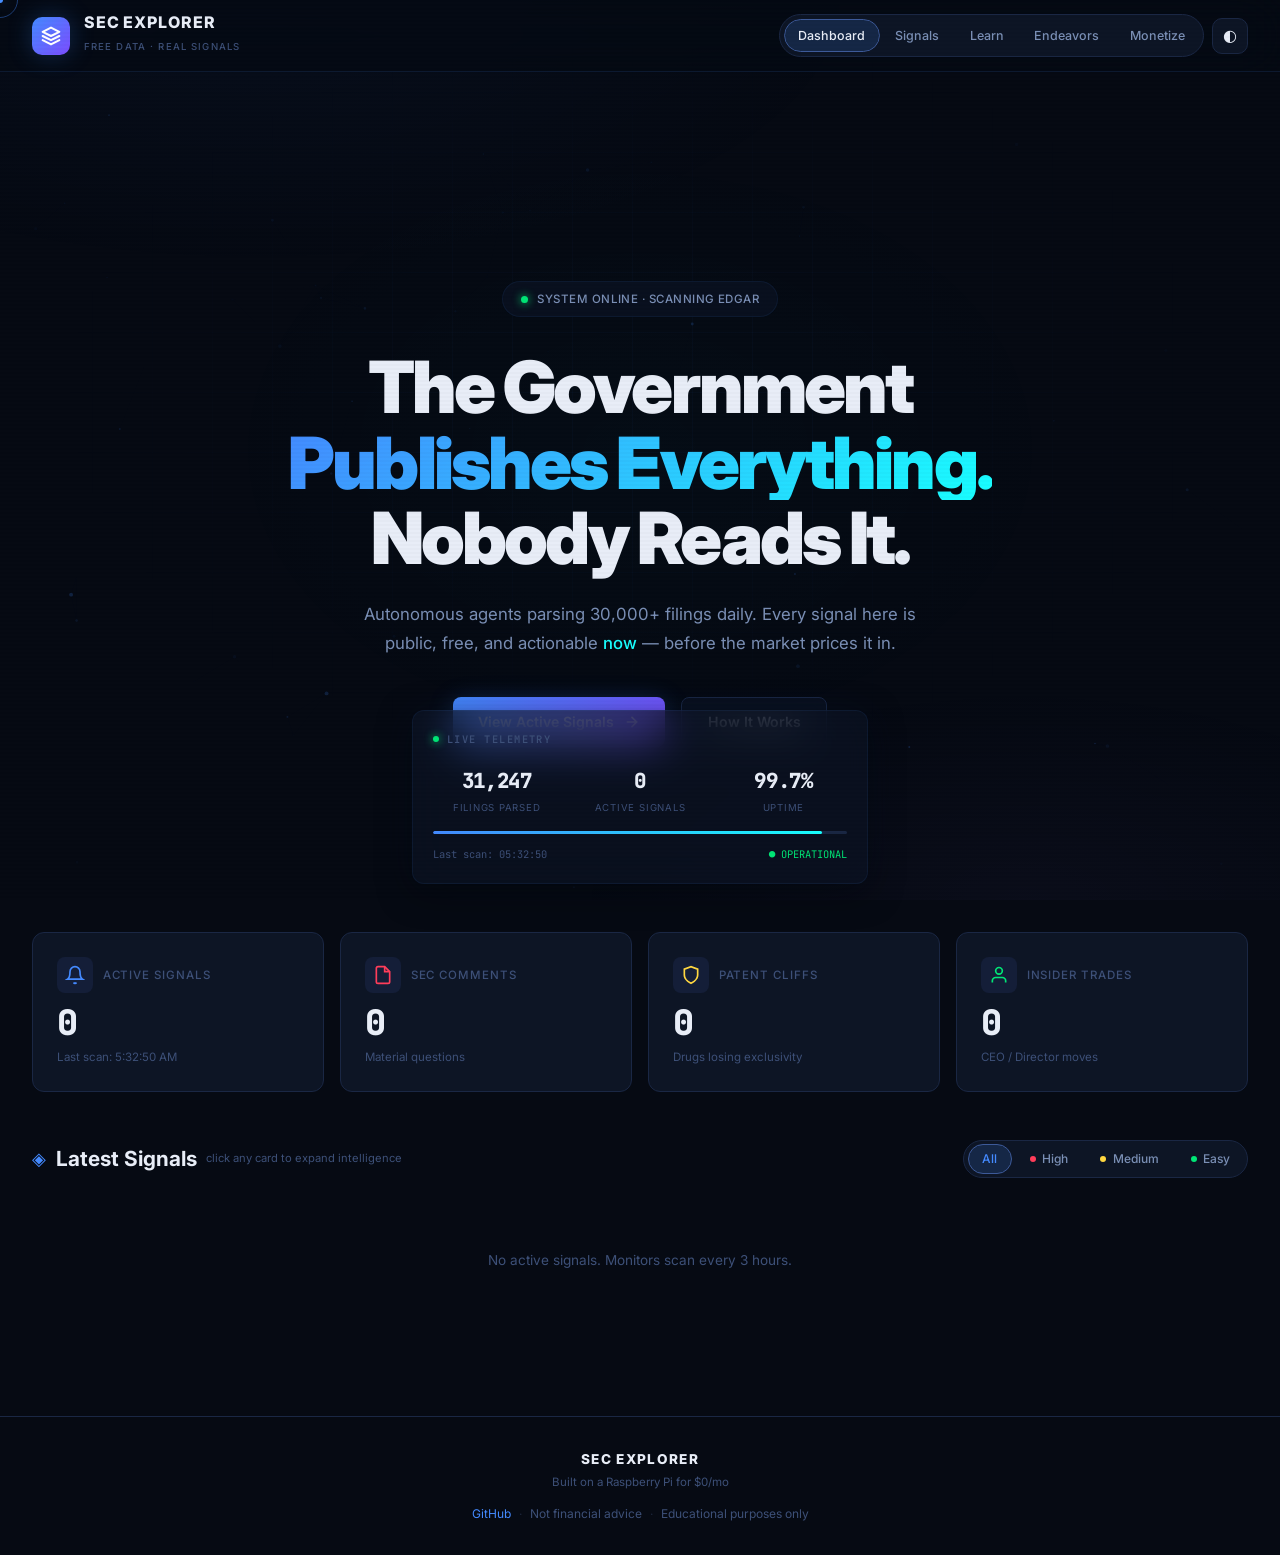
==== commit 751962dd: "Premium rebuild: cyberpunk HUD, custom cursor, particles, scroll animations, glass panels" ====
--- a/index.html
+++ b/index.html
@@ -5,149 +5,275 @@
   <meta name="viewport" content="width=device-width, initial-scale=1.0">
   <title>SEC Explorer — Public Data Signals</title>
   <meta name="description" content="Free government data, automated monitoring, actionable financial signals">
+  <link rel="preconnect" href="https://fonts.googleapis.com">
+  <link rel="preconnect" href="https://fonts.gstatic.com" crossorigin>
+  <link href="https://fonts.googleapis.com/css2?family=Inter:wght@300;400;500;600;700;800;900&family=JetBrains+Mono:wght@400;500;600&display=swap" rel="stylesheet">
   <link rel="stylesheet" href="./css/style.css">
 </head>
 <body>
+  <!-- Custom Cursor -->
+  <div class="cursor-dot" id="cursorDot"></div>
+  <div class="cursor-ring" id="cursorRing"></div>
+
+  <!-- Particle Canvas -->
+  <canvas id="particleCanvas"></canvas>
+
+  <!-- Scanline Overlay -->
+  <div class="scanlines"></div>
+
   <!-- Header -->
-  <header class="header">
+  <header class="header" id="mainHeader">
     <div class="header-inner">
-      <div class="logo">
-        <div class="logo-icon">📊</div>
-        <div>
-          <h1>SEC Explorer</h1>
-          <span>Public Data Signals</span>
-        </div>
-      </div>
-      <div class="header-actions">
-        <div class="nav-links">
-          <a href="#" class="active" data-page="dashboard">Dashboard</a>
-          <a href="#" data-page="learn">Learn</a>
-          <a href="#" data-page="signals">All Signals</a>
-          <a href="#" data-page="about">About</a>
-        </div>
-        <button class="theme-toggle" id="themeToggle"><span>☀️</span></button>
+      <div class="logo" onclick="T.show('home')" data-cursor="hover">
+        <div class="logo-icon">
+          <svg width="20" height="20" viewBox="0 0 24 24" fill="none" stroke="white" stroke-width="2.5" stroke-linecap="round" stroke-linejoin="round"><path d="M12 2L2 7l10 5 10-5-10-5z"/><path d="M2 17l10 5 10-5"/><path d="M2 12l10 5 10-5"/></svg>
+        </div>
+        <div class="logo-text">
+          <h1>SEC EXPLORER</h1>
+          <span class="logo-tagline">FREE DATA · REAL SIGNALS</span>
+        </div>
+      </div>
+      <div class="header-right">
+        <nav class="nav">
+          <a href="#" class="nav-link active" data-page="home" data-cursor="hover"><span class="nav-label">Dashboard</span></a>
+          <a href="#" class="nav-link" data-page="signals" data-cursor="hover"><span class="nav-label">Signals</span></a>
+          <a href="#" class="nav-link" data-page="learn" data-cursor="hover"><span class="nav-label">Learn</span></a>
+          <a href="#" class="nav-link" data-page="endeavors" data-cursor="hover"><span class="nav-label">Endeavors</span></a>
+          <a href="#" class="nav-link" data-page="monetize" data-cursor="hover"><span class="nav-label">Monetize</span></a>
+        </nav>
+        <button class="theme-btn" id="themeBtn" data-cursor="hover"><span>◐</span></button>
       </div>
     </div>
   </header>
 
-  <!-- Dashboard Page -->
-  <main class="main">
-    <section id="dashboard" class="page-section active">
-      <!-- Stats Bar -->
+  <!-- ═══════════════════════════════════════════════════════ -->
+  <!-- HOME PAGE -->
+  <!-- ═══════════════════════════════════════════════════════ -->
+  <main class="container">
+    <section id="home" class="page active">
+
+      <!-- HERO -->
+      <div class="hero" id="hero">
+        <div class="hero-grid-bg"></div>
+        <div class="hero-content">
+          <div class="hero-badge reveal-up" data-delay="0">
+            <span class="live-dot"></span>
+            <span class="badge-text">SYSTEM ONLINE · SCANNING EDGAR</span>
+          </div>
+          <h2 class="hero-title reveal-up" data-delay="150">
+            <span class="title-line">The Government</span>
+            <span class="title-line gradient-text">Publishes Everything.</span>
+            <span class="title-line">Nobody Reads It.</span>
+          </h2>
+          <p class="hero-subtitle reveal-up" data-delay="300">
+            Autonomous agents parsing 30,000+ filings daily. Every signal here is public, free, and actionable <em>now</em> — before the market prices it in.
+          </p>
+          <div class="hero-cta reveal-up" data-delay="450">
+            <a href="#" class="btn btn-primary btn-glow" data-page="signals" data-cursor="hover">
+              <span>View Active Signals</span>
+              <svg width="16" height="16" viewBox="0 0 24 24" fill="none" stroke="currentColor" stroke-width="2.5" stroke-linecap="round"><path d="M5 12h14M12 5l7 7-7 7"/></svg>
+            </a>
+            <a href="#" class="btn btn-ghost" data-page="learn" data-cursor="hover">
+              <span>How It Works</span>
+            </a>
+          </div>
+        </div>
+        <div class="hero-hud">
+          <div class="hud-panel reveal-up" data-delay="600">
+            <div class="hud-header">
+              <span class="hud-dot"></span>
+              <span class="hud-title">LIVE TELEMETRY</span>
+            </div>
+            <div class="hud-stats">
+              <div class="hud-stat">
+                <span class="hud-value" id="hudFilings">31,247</span>
+                <span class="hud-label">Filings Parsed</span>
+              </div>
+              <div class="hud-stat">
+                <span class="hud-value" id="hudSignals">0</span>
+                <span class="hud-label">Active Signals</span>
+              </div>
+              <div class="hud-stat">
+                <span class="hud-value" id="hudUptime">99.7%</span>
+                <span class="hud-label">Uptime</span>
+              </div>
+            </div>
+            <div class="hud-bar"><div class="hud-bar-fill" id="hudBar"></div></div>
+            <div class="hud-footer">
+              <span>Last scan: <span id="hudLastScan">--:--:--</span></span>
+              <span class="hud-status">● OPERATIONAL</span>
+            </div>
+          </div>
+        </div>
+      </div>
+
+      <!-- STATS BAR -->
       <div class="stats-bar">
-        <div class="stat-card">
-          <div class="stat-label"><span class="live-dot"></span> Active Signals</div>
+        <div class="stat-card stat-card-1 reveal-up" data-delay="0" data-cursor="hover">
+          <div class="stat-glow"></div>
+          <div class="stat-header">
+            <div class="stat-icon-wrap">
+              <svg width="20" height="20" viewBox="0 0 24 24" fill="none" stroke="var(--accent-blue)" stroke-width="2"><path d="M18 8A6 6 0 0 0 6 8c0 7-3 9-3 9h18s-3-2-3-9"/><path d="M13.73 21a2 2 0 0 1-3.46 0"/></svg>
+            </div>
+            <span class="stat-label">Active Signals</span>
+          </div>
           <div class="stat-value" id="totalSignals">0</div>
-          <div class="stat-sub">Updated <span id="lastUpdate">loading...</span></div>
-        </div>
-        <div class="stat-card">
-          <div class="stat-label">SEC Comment Letters</div>
-          <div class="stat-value" id="secCount" style="color: var(--accent-red);">0</div>
-          <div class="stat-sub">Material questions detected</div>
-        </div>
-        <div class="stat-card">
-          <div class="stat-label">Patent Cliffs</div>
-          <div class="stat-value" id="patentCount" style="color: var(--accent-yellow);">0</div>
+          <div class="stat-sub" id="lastUpdate">Initializing...</div>
+        </div>
+        <div class="stat-card stat-card-2 reveal-up" data-delay="100" data-cursor="hover">
+          <div class="stat-glow"></div>
+          <div class="stat-header">
+            <div class="stat-icon-wrap">
+              <svg width="20" height="20" viewBox="0 0 24 24" fill="none" stroke="var(--accent-red)" stroke-width="2"><path d="M14 2H6a2 2 0 0 0-2 2v16a2 2 0 0 0 2 2h12a2 2 0 0 0 2-2V8z"/><polyline points="14 2 14 8 20 8"/></svg>
+            </div>
+            <span class="stat-label">SEC Comments</span>
+          </div>
+          <div class="stat-value" id="secCount">0</div>
+          <div class="stat-sub">Material questions</div>
+        </div>
+        <div class="stat-card stat-card-3 reveal-up" data-delay="200" data-cursor="hover">
+          <div class="stat-glow"></div>
+          <div class="stat-header">
+            <div class="stat-icon-wrap">
+              <svg width="20" height="20" viewBox="0 0 24 24" fill="none" stroke="var(--accent-yellow)" stroke-width="2"><path d="M12 22s8-4 8-10V5l-8-3-8 3v7c0 6 8 10 8 10z"/></svg>
+            </div>
+            <span class="stat-label">Patent Cliffs</span>
+          </div>
+          <div class="stat-value" id="patentCount">0</div>
           <div class="stat-sub">Drugs losing exclusivity</div>
         </div>
-        <div class="stat-card">
-          <div class="stat-label">Insider Trades</div>
-          <div class="stat-value" id="insiderCount" style="color: var(--accent-green);">0</div>
-          <div class="stat-sub">CEO/Director transactions</div>
-        </div>
-      </div>
-
-      <!-- Filter Tabs -->
-      <div style="display: flex; align-items: center; justify-content: space-between; margin-top: 1.5rem; flex-wrap: wrap; gap: 1rem;">
-        <div class="section-title">🔔 Latest Signals</div>
-        <div class="filter-tabs">
-          <button class="filter-tab active" data-filter="all">All</button>
-          <button class="filter-tab" data-filter="high">� High Only</button>
-          <button class="filter-tab" data-filter="medium">🟡 Medium</button>
-          <button class="filter-tab" data-filter="easy">� Easy Plays</button>
-        </div>
-      </div>
-
-      <!-- Signals Grid -->
+        <div class="stat-card stat-card-4 reveal-up" data-delay="300" data-cursor="hover">
+          <div class="stat-glow"></div>
+          <div class="stat-header">
+            <div class="stat-icon-wrap">
+              <svg width="20" height="20" viewBox="0 0 24 24" fill="none" stroke="var(--accent-green)" stroke-width="2"><path d="M20 21v-2a4 4 0 0 0-4-4H8a4 4 0 0 0-4 4v2"/><circle cx="12" cy="7" r="4"/></svg>
+            </div>
+            <span class="stat-label">Insider Trades</span>
+          </div>
+          <div class="stat-value" id="insiderCount">0</div>
+          <div class="stat-sub">CEO / Director moves</div>
+        </div>
+      </div>
+
+      <!-- DASHBOARD GRID -->
+      <div class="section-header reveal-up">
+        <div class="section-title-group">
+          <span class="section-icon">◈</span>
+          <h3 class="section-title">Latest Signals</h3>
+          <span class="section-hint">click any card to expand intelligence</span>
+        </div>
+        <div class="filters">
+          <button class="filter-btn active" data-filter="all" data-cursor="hover"><span>All</span></button>
+          <button class="filter-btn" data-filter="high" data-cursor="hover"><span class="filter-dot high"></span>High</button>
+          <button class="filter-btn" data-filter="medium" data-cursor="hover"><span class="filter-dot medium"></span>Medium</button>
+          <button class="filter-btn" data-filter="easy" data-cursor="hover"><span class="filter-dot easy"></span>Easy</button>
+        </div>
+      </div>
       <div class="signals-grid" id="signalsGrid">
-        <!-- Populated by JS -->
-      </div>
-    </section>
-
-    <!-- Learn Page -->
-    <section id="learn" class="page-section">
-      <div class="section-header">
-        <div class="section-title">📚 Learn Everything</div>
-      </div>
-      <p style="color: var(--text-secondary); margin-bottom: 1.5rem; max-width: 700px;">
-        New here? Every concept below has <span class="tooltip-trigger" data-tooltip="sec-comment">?</span> tooltips.
-        Hover or tap any question mark to understand what things mean. No jargon without explanation.
-      </p>
-      <div class="learn-grid" id="learnGrid">
-        <!-- Populated by JS -->
-      </div>
-    </section>
-
-    <!-- All Signals Page -->
-    <section id="signals" class="page-section">
-      <div class="section-header">
-        <div class="section-title">📡 All Signals by Category</div>
-      </div>
-
-      <h3 style="margin: 1.5rem 0 1rem; color: var(--accent-red); display: flex; align-items: center; gap: 0.5rem;">
-        SEC Comment Letters
-        <span class="section-count">Material questions from the SEC</span>
-      </h3>
-      <div class="signals-grid" id="secGrid"></div>
-
-      <h3 style="margin: 2rem 0 1rem; color: var(--accent-yellow); display: flex; align-items: center; gap: 0.5rem;">
-        Patent Expirations
-        <span class="section-count">Blockbuster drugs losing exclusivity</span>
-      </h3>
-      <div class="signals-grid" id="patentGrid"></div>
-
-      <h3 style="margin: 2rem 0 1rem; color: var(--accent-green); display: flex; align-items: center; gap: 0.5rem;">
-        Insider Trading
-        <span class="section-count">CEO/CFO/Director buy/sell activity</span>
-      </h3>
-      <div class="signals-grid" id="insiderGrid"></div>
-    </section>
-
-    <!-- About Page -->
-    <section id="about" class="page-section">
-      <div class="section-header">
-        <div class="section-title">ℹ️ About This Project</div>
-      </div>
-      <div style="max-width: 800px;">
-        <div class="learn-card" style="margin-bottom: 1rem;">
-          <div class="learn-icon">�</div>
-          <h3>What Is This?</h3>
-          <p>A collection of automated monitors that scan free, public government data (SEC EDGAR, USPTO, FDA) for actionable financial signals. Everything here is <strong>completely free</strong> and runs on a $100 Raspberry Pi. No API keys needed.</p>
-        </div>
-        <div class="learn-card" style="margin-bottom: 1rem;">
-          <div class="learn-icon">�</div>
-          <h3>Why Does This Work?</h3>
-          <p>The information is already public and free. The advantage is <strong>automation</strong>. The SEC receives 30,000+ filings daily. No human can read them all. Our monitors scan every 3 hours and flag the ones that historically predict stock movements.</p>
-        </div>
-        <div class="learn-card" style="margin-bottom: 1rem;">
-          <div class="learn-icon">⚠️</div>
+        <div class="loading-state">
+          <div class="loading-ring"></div>
+          <span>Establishing connection...</span>
+        </div>
+      </div>
+    </section>
+
+    <!-- ═══════════════════════════════════════════════════════ -->
+    <!-- SIGNALS PAGE -->
+    <!-- ═══════════════════════════════════════════════════════ -->
+    <section id="signals" class="page">
+      <div class="page-header">
+        <h2 class="page-title reveal-up"><span class="title-accent">◈</span> Signal Intelligence</h2>
+        <p class="page-subtitle reveal-up" data-delay="100">All active signals across monitored data streams</p>
+      </div>
+
+      <div class="signal-category reveal-up" data-delay="0">
+        <div class="category-header">
+          <span class="category-dot red"></span>
+          <h3>SEC Comment Letters</h3>
+          <span class="category-count" id="secCatCount">0</span>
+        </div>
+        <div class="signals-grid" id="secGrid"></div>
+      </div>
+
+      <div class="signal-category reveal-up" data-delay="100">
+        <div class="category-header">
+          <span class="category-dot yellow"></span>
+          <h3>Patent Expirations</h3>
+          <span class="category-count" id="patCatCount">0</span>
+        </div>
+        <div class="signals-grid" id="patentGrid"></div>
+      </div>
+
+      <div class="signal-category reveal-up" data-delay="200">
+        <div class="category-header">
+          <span class="category-dot green"></span>
+          <h3>Insider Trading</h3>
+          <span class="category-count" id="insCatCount">0</span>
+        </div>
+        <div class="signals-grid" id="insiderGrid"></div>
+      </div>
+    </section>
+
+    <!-- ═══════════════════════════════════════════════════════ -->
+    <!-- LEARN PAGE -->
+    <!-- ═══════════════════════════════════════════════════════ -->
+    <section id="learn" class="page">
+      <div class="page-header">
+        <h2 class="page-title reveal-up"><span class="title-accent">◈</span> Intelligence Briefing</h2>
+        <p class="page-subtitle reveal-up" data-delay="100">Tap <span class="tooltip-demo">?</span> on any term for instant definition</p>
+      </div>
+      <div class="learn-grid" id="learnGrid"></div>
+    </section>
+
+    <!-- ═══════════════════════════════════════════════════════ -->
+    <!-- ENDEAVORS PAGE -->
+    <!-- ═══════════════════════════════════════════════════════ -->
+    <section id="endeavors" class="page">
+      <div class="page-header">
+        <h2 class="page-title reveal-up"><span class="title-accent">◈</span> Active Operations</h2>
+        <p class="page-subtitle reveal-up" data-delay="100">Current and upcoming intelligence pipelines</p>
+      </div>
+      <div class="endeavors-grid" id="endeavorsGrid"></div>
+    </section>
+
+    <!-- ═══════════════════════════════════════════════════════ -->
+    <!-- MONETIZE PAGE -->
+    <!-- ═══════════════════════════════════════════════════════ -->
+    <section id="monetize" class="page">
+      <div class="page-header">
+        <h2 class="page-title reveal-up"><span class="title-accent">◈</span> Access Tiers</h2>
+        <p class="page-subtitle reveal-up" data-delay="100">Choose your level of signal intelligence</p>
+      </div>
+      <div class="monetize-grid" id="monetizeGrid"></div>
+    </section>
+
+    <!-- ═══════════════════════════════════════════════════════ -->
+    <!-- ABOUT PAGE -->
+    <!-- ═══════════════════════════════════════════════════════ -->
+    <section id="about" class="page">
+      <div class="page-header">
+        <h2 class="page-title reveal-up"><span class="title-accent">◈</span> System Info</h2>
+      </div>
+      <div class="about-grid">
+        <div class="about-card reveal-up" data-delay="0" data-cursor="hover">
+          <div class="about-icon">⚙</div>
+          <h3>Architecture</h3>
+          <p>Every 3 hours, autonomous scripts fetch the SEC's public filing index, filter noise, download actual filings, score them for materiality, and display them here. Runs on a $100 Raspberry Pi. Zero API keys. Zero cost.</p>
+        </div>
+        <div class="about-card reveal-up" data-delay="100" data-cursor="hover">
+          <div class="about-icon">◈</div>
+          <h3>Why Free</h3>
+          <p>This data is already public. Everyone <em>could</em> read it. Almost nobody does because it's buried in EDGAR's messy index files. We automated the boring part.</p>
+        </div>
+        <div class="about-card reveal-up" data-delay="200" data-cursor="hover">
+          <div class="about-icon">⟐</div>
+          <h3>Roadmap</h3>
+          <p>8-K material events, 13D activist filings, FDA drug approvals, CFTC commitment of traders, BLS economic data, Census construction spending — new data source every week. <a href="https://github.com/DonZzzilla/sec-explorer" target="_blank" class="about-link">Star the repo →</a></p>
+        </div>
+        <div class="about-card about-card-warn reveal-up" data-delay="300" data-cursor="hover">
+          <div class="about-icon">⚠</div>
           <h3>Risk Disclaimer</h3>
-          <p>Every signal has a chance of failure. This is <strong>educational and research only</strong> — NOT financial advice. Always do your own research. Never invest more than you can afford to lose. The "potential earnings" shown are optimistic estimates, not guarantees.</p>
-        </div>
-        <div class="learn-card" style="margin-bottom: 1rem;">
-          <div class="learn-icon">�️</div>
-          <h3>How It Works</h3>
-          <p><strong>Step 1:</strong> Monitor fetches daily index from SEC EDGAR<br>
-          <strong>Step 2:</strong> Filters out ETF/fund/routine filings<br>
-          <strong>Step 3:</strong> Downloads actual filings (parallel)<br>
-          <strong>Step 4:</strong> Scores materiality via keywords + structure<br>
-          <strong>Step 5:</strong> Updates this dashboard with new signals</p>
-        </div>
-        <div class="learn-card">
-          <div class="learn-icon">�</div>
-          <h3>Open Source</h3>
-          <p>Full source code on GitHub. Contributions welcome. If you find this useful, share it with someone who wants an edge in the markets without paying $100K for a Bloomberg terminal.</p>
-          <a href="https://github.com/DonZzzilla/sec-explorer" target="_blank" style="color: var(--accent-blue); font-size: 0.9rem; margin-top: 0.5rem; display: inline-block;">github.com/DonZzzilla/sec-explorer →</a>
+          <p>This is research and education, NOT financial advice. Every signal has a chance of failure. "Potential earnings" are optimistic estimates, not guarantees. <strong>Never invest more than you can afford to lose. Always use stop-losses. Always do your own research.</strong></p>
         </div>
       </div>
     </section>
@@ -155,11 +281,24 @@
 
   <!-- Footer -->
   <footer class="footer">
-    <p>SEC Explorer — Built on a Raspberry Pi �</p>
-    <p>All data is public & every 3 hours via cron.</p>
-    <p style="margin-top: 0.5rem;">Not financial advice. <a href="https://github.com/DonZzzilla/sec-explorer">Open source on GitHub</a></p>
+    <div class="footer-inner">
+      <div class="footer-brand">
+        <span class="footer-logo">SEC EXPLORER</span>
+        <span class="footer-tagline">Built on a Raspberry Pi for $0/mo</span>
+      </div>
+      <div class="footer-links">
+        <a href="https://github.com/DonZzzilla/sec-explorer" target="_blank" data-cursor="hover">GitHub</a>
+        <span class="footer-sep">·</span>
+        <span>Not financial advice</span>
+        <span class="footer-sep">·</span>
+        <span>Educational purposes only</span>
+      </div>
+    </div>
   </footer>
+
+  <!-- Tooltip -->
+  <div class="tooltip-popup" id="tooltipPopup"></div>
 
   <script src="./js/app.js"></script>
 </body>
-</html>
+</html>
--- a/css/style.css
+++ b/css/style.css
@@ -1,162 +1,344 @@
 /* ═══════════════════════════════════════════════════════════════════════════
-   SEC EXPLORER — High-Energy Dashboard
-   Built for the teenager who wants an edge, not a Bloomberg terminal
+   SEC EXPLORER — Tactical Intelligence Interface
+   Premium cyberpunk HUD · Awwwards-tier design system
    ═══════════════════════════════════════════════════════════════════════════ */
 
 :root {
-  --bg-primary: #070b14;
-  --bg-secondary: #0d1321;
-  --bg-card: #121b2e;
-  --bg-card-hover: #182542;
-  --bg-info: #0a1628;
-  --bg-surface: #1a2744;
-  --border: #1e2d4d;
-  --border-light: #2a3d66;
+  /* Core Palette — 90% dark industrial */
+  --bg-primary: #060a13;
+  --bg-secondary: #0a1020;
+  --bg-card: #0d1525;
+  --bg-card-hover: #111d35;
+  --bg-surface: #141e38;
+  --bg-glass: rgba(13, 21, 37, 0.65);
+  --bg-glass-border: rgba(68, 138, 255, 0.08);
+
+  /* Borders */
+  --border: #1a2744;
+  --border-light: #243558;
   --border-glow: #3d5a99;
+  --border-subtle: rgba(68, 138, 255, 0.12);
+
+  /* Text */
   --text-primary: #e8edf7;
-  --text-secondary: #8899b8;
-  --text-muted: #4d5f80;
+  --text-secondary: #7a8fb5;
+  --text-muted: #3d5078;
+  --text-dim: #2a3a5c;
+
+  /* Accents — 10% strategic highlights */
+  --accent-blue: #448aff;
+  --accent-cyan: #18ffff;
+  --accent-purple: #b388ff;
+  --accent-violet: #7c4dff;
   --accent-green: #00e676;
   --accent-red: #ff3d5a;
   --accent-yellow: #ffd740;
-  --accent-blue: #448aff;
-  --accent-purple: #b388ff;
-  --accent-cyan: #18ffff;
   --accent-orange: #ff9100;
-  --accent-pink: #ff4081;
+
+  /* Glow */
+  --glow-blue: rgba(68, 138, 255, 0.15);
+  --glow-blue-strong: rgba(68, 138, 255, 0.3);
+  --glow-cyan: rgba(24, 255, 255, 0.12);
+  --glow-purple: rgba(179, 136, 255, 0.12);
+  --glow-red: rgba(255, 61, 90, 0.12);
   --glow-green: rgba(0, 230, 118, 0.12);
-  --glow-red: rgba(255, 61, 90, 0.12);
   --glow-yellow: rgba(255, 215, 64, 0.12);
-  --glow-blue: rgba(68, 138, 255, 0.1);
-  --radius: 14px;
+
+  /* Geometry */
+  --radius: 12px;
   --radius-sm: 8px;
   --radius-lg: 20px;
-  --shadow: 0 4px 32px rgba(0,0,0,0.5);
-  --shadow-glow: 0 0 40px rgba(68, 138, 255, 0.08);
-  --transition: all 0.25s cubic-bezier(0.4, 0, 0.2, -theme="light"] {
-  --bg-primary: #f0f4f8;
+  --radius-xl: 28px;
+
+  /* Shadows */
+  --shadow-sm: 0 2px 8px rgba(0,0,0,0.4);
+  --shadow-md: 0 8px 32px rgba(0,0,0,0.5);
+  --shadow-lg: 0 16px 64px rgba(0,0,0,0.6);
+  --shadow-glow: 0 0 40px rgba(68, 138, 255, 0.06);
+  --shadow-glow-blue: 0 0 60px rgba(68, 138, 255, 0.1);
+
+  /* Transitions */
+  --ease-out: cubic-bezier(0.16, 1, 0.3, 1);
+  --ease-spring: cubic-bezier(0.34, 1.56, 0.64, 1);
+  --ease-smooth: cubic-bezier(0.4, 0, 0.2, 1);
+  --duration: 0.4s;
+}
+
+[data-theme="light"] {
+  --bg-primary: #eef2f8;
   --bg-secondary: #ffffff;
   --bg-card: #ffffff;
-  --bg-card-hover: #f5f8fc;
-  --bg-info: #e6f0fa;
+  --bg-card-hover: #f0f4fa;
   --bg-surface: #e8eef5;
-  --border: #d0dae3;
-  --border-light: #b8c4d0;
-  --border-glow: #8fa8c4;
+  --bg-glass: rgba(255, 255, 255, 0.75);
+  --bg-glass-border: rgba(68, 138, 255, 0.15);
+  --border: #d0dae8;
+  --border-light: #b8c8de;
+  --border-glow: #8fa8cc;
   --text-primary: #0f1825;
-  --text-secondary: #3d4f68;
-  --text-muted: #6b7d95;
-  --shadow: 0 2px 16px rgba(0,0,0,0.06);
-  --shadow-glow: 0 0 40px rgba(26, 115, 232, 0.04);
-}
-
+  --text-secondary: #3d5070;
+  --text-muted: #6b7d98;
+  --text-dim: #8fa0bc;
+  --shadow-sm: 0 2px 8px rgba(0,0,0,0.06);
+  --shadow-md: 0 8px 32px rgba(0,0,0,0.08);
+  --shadow-lg: 0 16px 64px rgba(0,0,0,0.1);
+}
+
+/* ── BASE ──────────────────────────────────────────────────────── */
 *, *::before, *::after { margin: 0; padding: 0; box-sizing: border-box; }
 
-html { scroll-behavior: smooth; }
+html {
+  scroll-behavior: smooth;
+  font-size: 16px;
+}
 
 body {
-  font-family: -apple-system, BlinkMacSystemFont, 'SF Pro Display', 'Inter', 'Segoe UI', Roboto, sans-serif;
+  font-family: 'Inter', -apple-system, BlinkMacSystemFont, 'SF Pro Display', sans-serif;
   background: var(--bg-primary);
   color: var(--text-primary);
   line-height: 1.6;
   min-height: 100vh;
-  transition: background 0.3s ease, color 0.3s ease;
   overflow-x: hidden;
-}
-
-/* Ambient Background */
+  -webkit-font-smoothing: antialiased;
+  -moz-osx-font-smoothing: grayscale;
+  cursor: none;
+}
+
+a { color: inherit; text-decoration: none; }
+
+/* ── CUSTOM CURSOR ─────────────────────────────────────────────── */
+.cursor-dot {
+  position: fixed;
+  width: 6px;
+  height: 6px;
+  background: var(--accent-blue);
+  border-radius: 50%;
+  pointer-events: none;
+  z-index: 99999;
+  transform: translate(-50%, -50%);
+  transition: width 0.2s var(--ease-out), height 0.2s var(--ease-out), background 0.2s;
+  mix-blend-mode: screen;
+  box-shadow: 0 0 12px var(--glow-blue-strong);
+}
+
+.cursor-ring {
+  position: fixed;
+  width: 36px;
+  height: 36px;
+  border: 1.5px solid rgba(68, 138, 255, 0.4);
+  border-radius: 50%;
+  pointer-events: none;
+  z-index: 99998;
+  transform: translate(-50%, -50%);
+  transition: width 0.3s var(--ease-spring), height 0.3s var(--ease-spring),
+              border-color 0.3s, background 0.3s, opacity 0.3s;
+  backdrop-filter: blur(1px);
+}
+
+.cursor-ring.hover {
+  width: 52px;
+  height: 52px;
+  border-color: rgba(124, 77, 255, 0.6);
+  background: rgba(124, 77, 255, 0.06);
+}
+
+.cursor-ring.click {
+  width: 28px;
+  height: 28px;
+  border-color: var(--accent-cyan);
+}
+
+.cursor-dot.hover {
+  width: 4px;
+  height: 4px;
+  background: var(--accent-purple);
+}
+
+/* ── PARTICLE CANVAS ───────────────────────────────────────────── */
+#particleCanvas {
+  position: fixed;
+  top: 0; left: 0;
+  width: 100%; height: 100%;
+  pointer-events: none;
+  z-index: 0;
+  opacity: 0.4;
+}
+
+/* ── SCANLINES ─────────────────────────────────────────────────── */
+.scanlines {
+  position: fixed;
+  top: 0; left: 0; right: 0; bottom: 0;
+  pointer-events: none;
+  z-index: 9999;
+  background: repeating-linear-gradient(
+    0deg,
+    transparent,
+    transparent 2px,
+    rgba(0, 0, 0, 0.015) 2px,
+    rgba(0, 0, 0, 0.015) 4px
+  );
+}
+
+/* ── AMBIENT BACKGROUND ────────────────────────────────────────── */
 body::before {
   content: '';
   position: fixed;
   top: 0; left: 0; right: 0; bottom: 0;
   background:
-    radial-gradient(ellipse at 20% 0%, rgba(68, 138, 255, 0.06) 0%, transparent 50%),
-    radial-gradient(ellipse at 80% 100%, rgba(179, 136, 255, 0.04) 0%, transparent 50%),
-    radial-gradient(ellipse at 50% 50%, rgba(0, 230, 118, 0.02) 0%, transparent 70%);
+    radial-gradient(ellipse 80% 50% at 20% 0%, rgba(68, 138, 255, 0.04) 0%, transparent 60%),
+    radial-gradient(ellipse 60% 40% at 80% 100%, rgba(179, 136, 255, 0.03) 0%, transparent 60%),
+    radial-gradient(ellipse 50% 50% at 50% 50%, rgba(24, 255, 255, 0.015) 0%, transparent 70%);
   pointer-events: none;
   z-index: 0;
 }
 
-::-webkit-scrollbar { width: 6px; }
+/* ── SCROLLBAR ─────────────────────────────────────────────────── */
+::-webkit-scrollbar { width: 5px; }
 ::-webkit-scrollbar-track { background: transparent; }
-::-webkit-scrollbar-thumb { background: var(--border-light); border-radius: 3px;-thumb:hover { background: var(--accent-blue); }
-
-/* HEADER ──────────────────────────────────────────────────────────── */
+::-webkit-scrollbar-thumb { background: var(--border-light); border-radius: 3px; }
+::-webkit-scrollbar-thumb:hover { background: var(--accent-blue); }
+
+/* ── SELECTION ─────────────────────────────────────────────────── */
+::selection {
+  background: rgba(68, 138, 255, 0.25);
+  color: var(--text-primary);
+}
+
+/* ── REVEAL ANIMATIONS ─────────────────────────────────────────── */
+.reveal-up {
+  opacity: 0;
+  transform: translateY(32px);
+  transition: opacity 0.7s var(--ease-out), transform 0.7s var(--ease-out);
+}
+
+.reveal-up.visible {
+  opacity: 1;
+  transform: translateY(0);
+}
+
+.reveal-scale {
+  opacity: 0;
+  transform: scale(0.95);
+  transition: opacity 0.6s var(--ease-out), transform 0.6s var(--ease-out);
+}
+
+.reveal-scale.visible {
+  opacity: 1;
+  transform: scale(1);
+}
+
+/* ── HEADER ────────────────────────────────────────────────────── */
 .header {
-  background: rgba(13, 19, 33, 0.85);
-  backdrop-filter: blur(20px) saturate(1.2);
-  border-bottom: 1px solid var(--border);
-  padding: 0.75rem 2rem;
-  position: sticky;
-  top: 0;
-  z-index: 100;
+  position: fixed;
+  top: 0; left: 0; right: 0;
+  z-index: 1000;
+  padding: 0.6rem 2rem;
+  background: rgba(6, 10, 19, 0.8);
+  backdrop-filter: blur(24px) saturate(1.3);
+  border-bottom: 1px solid var(--border-subtle);
+  transition: background 0.3s, border-color 0.3s, padding 0.3s;
+}
+
+.header.scrolled {
+  padding: 0.4rem 2rem;
+  background: rgba(6, 10, 19, 0.92);
+  border-bottom-color: var(--border);
 }
 
 .header-inner {
-  max-width: 1500px;
+  max-width: 1600px;
   margin: 0 auto;
   display: flex;
   align-items: center;
   justify-content: space-between;
-  height: 48px;
+  height: 52px;
 }
 
 .logo {
   display: flex;
   align-items: center;
-  gap: 0.75rem;
-  text-decoration: none;
+  gap: 0.85rem;
   cursor: pointer;
+  position: relative;
 }
 
 .logo-icon {
-  width: 36px;
-  height: 36px;
-  background: linear-gradient(135deg, var(--accent-blue), var(--accent-purple));
+  width: 38px;
+  height: 38px;
+  background: linear-gradient(135deg, var(--accent-blue), var(--accent-violet));
   border-radius: 10px;
   display: flex;
   align-items: center;
   justify-content: center;
-  font-size: 1.1rem;
-  box-shadow: 0 0 20px rgba(68, 138, 255, 0.3);
-}
-
-.logo h1 {
-  font-size: 1.15rem;
-  font-weight: 700;
-  letter-spacing: -0.02em;
+  box-shadow: 0 0 24px rgba(68, 138, 255, 0.25);
+  transition: box-shadow 0.3s var(--ease-out), transform 0.3s var(--ease-spring);
+}
+
+.logo:hover .logo-icon {
+  box-shadow: 0 0 40px rgba(68, 138, 255, 0.4);
+  transform: scale(1.05);
+}
+
+.logo-text h1 {
+  font-size: 1rem;
+  font-weight: 800;
+  letter-spacing: 0.06em;
+  line-height: 1.2;
 }
 
 .logo-tagline {
-  font-size: 0.65rem;
+  font-size: 0.6rem;
   color: var(--text-muted);
-  font-weight: 400;
+  font-weight: 500;
+  letter-spacing: 0.12em;
+  text-transform: uppercase;
 }
 
 .header-right {
   display: flex;
   align-items: center;
-  gap: 1rem;
+  gap: 0.5rem;
 }
 
 .nav {
   display: flex;
-  gap: 0.15rem;
-}
-
-.nav a {
+  gap: 0.1rem;
+  background: var(--bg-card);
+  border: 1px solid var(--border);
+  border-radius: 999px;
+  padding: 0.25rem;
+}
+
+.nav-link {
+  position: relative;
+  padding: 0.4rem 0.9rem;
+  border-radius: 999px;
+  font-size: 0.78rem;
+  font-weight: 500;
   color: var(--text-secondary);
-  text-decoration: none;
-  padding: 0.4rem 0.75rem;
-  border-radius: var(--radius-sm);
-  font-size: 0.8rem;
-  font-weight: 500;
-  transition: var(--transition);
+  transition: color 0.25s, background 0.25s;
+  overflow: hidden;
+}
+
+.nav-link .nav-label {
   position: relative;
-}
-
-.nav a:hover { color: var(--text-primary); background: var(--bg-card); }
- color: var(--accent-blue); background: var(--glow-blue); }
+  z-index: 1;
+}
+
+.nav-link::before {
+  content: '';
+  position: absolute;
+  inset: 0;
+  background: var(--bg-surface);
+  border-radius: 999px;
+  opacity: 0;
+  transition: opacity 0.25s;
+}
+
+.nav-link:hover { color: var(--text-primary); }
+.nav-link:hover::before { opacity: 1; }
+.nav-link.active { color: var(--text-primary); }
+.nav-link.active::before { opacity: 1; background: var(--glow-blue); border: 1px solid var(--border-glow); }
 
 .theme-btn {
   background: var(--bg-card);
@@ -170,51 +352,118 @@
   display: flex;
   align-items: center;
   justify-content: center;
-  transition: var(--transition);
-}
-
-.theme-btn:hover { background: var(--bg-card-hover); border-color: var(--border-light); }
-
-/* ── HERO SECTION ───────────────────────────────────────────────────── */
+  transition: all 0.3s var(--ease-out);
+}
+
+.theme-btn:hover {
+  background: var(--bg-card-hover);
+  border-color: var(--border-glow);
+  box-shadow: var(--shadow-glow);
+}
+
+/* ── HERO SECTION ──────────────────────────────────────────────── */
 .hero {
-  max-width: 1500px;
+  position: relative;
+  min-height: 100vh;
+  display: flex;
+  align-items: center;
+  padding: 8rem 2rem 4rem;
+  overflow: hidden;
+}
+
+.hero-grid-bg {
+  position: absolute;
+  inset: 0;
+  background-image:
+    linear-gradient(rgba(68, 138, 255, 0.03) 1px, transparent 1px),
+    linear-gradient(90deg, rgba(68, 138, 255, 0.03) 1px, transparent 1px);
+  background-size: 60px 60px;
+  mask-image: radial-gradient(ellipse 70% 60% at 50% 40%, black 20%, transparent 70%);
+  -webkit-mask-image: radial-gradient(ellipse 70% 60% at 50% 40%, black 20%, transparent 70%);
+  animation: gridDrift 20s linear infinite;
+}
+
+@keyframes gridDrift {
+  0% { transform: translate(0, 0); }
+  100% { transform: translate(60px, 60px); }
+}
+
+.hero-content {
+  position: relative;
+  z-index: 2;
+  max-width: 800px;
   margin: 0 auto;
-  padding: 4rem 2rem 3rem;
   text-align: center;
-  position: relative;
-  z-index: 1;
 }
 
 .hero-badge {
   display: inline-flex;
   align-items: center;
-  gap: 0.5rem;
-  background: var(--bg-card);
-  border: 1px solid var(--border);
-  padding: 0.5rem 1rem;
+  gap: 0.6rem;
+  background: var(--bg-glass);
+  border: 1px solid var(--bg-glass-border);
+  backdrop-filter: blur(16px);
+  padding: 0.5rem 1.1rem;
   border-radius: 999px;
-  font-size: 0.75rem;
+  font-size: 0.72rem;
+  font-weight: 500;
   color: var(--text-secondary);
+  margin-bottom: 2rem;
+  letter-spacing: 0.04em;
+}
+
+.live-dot {
+  width: 7px;
+  height: 7px;
+  background: var(--accent-green);
+  border-radius: 50%;
+  box-shadow: 0 0 8px var(--accent-green);
+  animation: livePulse 2s ease-in-out infinite;
+}
+
+@keyframes livePulse {
+  0%, 100% { opacity: 1; box-shadow: 0 0 8px var(--accent-green); }
+  50% { opacity: 0.5; box-shadow: 0 0 16px var(--accent-green); }
+}
+
+.hero-title {
+  font-size: clamp(2.5rem, 6vw, 4.5rem);
+  font-weight: 900;
+  letter-spacing: -0.04em;
+  line-height: 1.05;
   margin-bottom: 1.5rem;
 }
 
-.hero h2 {
-  font-size: 3rem;
-  font-weight: 800;
-  letter-spacing: -0.04em;
-  line-height: 1.1;
-  margin-bottom: 1rem;
-  background: linear-gradient(to right, var(--text-primary), var(--accent-blue), var(--accent-purple));
+.title-line {
+  display: block;
+}
+
+.gradient-text {
+  background: linear-gradient(135deg, var(--accent-blue), var(--accent-cyan), var(--accent-purple));
+  background-size: 200% 200%;
   -webkit-background-clip: text;
   -webkit-text-fill-color: transparent;
   background-clip: text;
-}
-
-.hero p {
-  font-size: 1.1rem;
+  animation: gradientShift 4s ease-in-out infinite;
+}
+
+@keyframes gradientShift {
+  0%, 100% { background-position: 0% 50%; }
+  50% { background-position: 100% 50%; }
+}
+
+.hero-subtitle {
+  font-size: 1.05rem;
   color: var(--text-secondary);
-  max-width: 600px;
-  margin: 0 auto 2rem;
+  max-width: 560px;
+  margin: 0 auto 2.5rem;
+  line-height: 1.7;
+}
+
+.hero-subtitle em {
+  color: var(--accent-cyan);
+  font-style: normal;
+  font-weight: 500;
 }
 
 .hero-cta {
@@ -224,62 +473,194 @@
   flex-wrap: wrap;
 }
 
+/* ── BUTTONS ───────────────────────────────────────────────────── */
 .btn {
   display: inline-flex;
   align-items: center;
-  gap: 0.5rem;
-  padding: 0.75rem 1.5rem;
+  gap: 0.6rem;
+  padding: 0.8rem 1.6rem;
   border-radius: var(--radius-sm);
-  font-size: 0.9rem;
+  font-size: 0.88rem;
   font-weight: 600;
   cursor: pointer;
-  transition: var(--transition);
-  text-decoration: none;
+  transition: all 0.3s var(--ease-out);
   border: none;
-}
+  position: relative;
+  overflow: hidden;
+  font-family: inherit;
+}
+
+.btn::before {
+  content: '';
+  position: absolute;
+  inset: 0;
+  background: linear-gradient(135deg, transparent, rgba(255,255,255,0.08), transparent);
+  transform: translateX(-100%);
+  transition: transform 0.5s var(--ease-out);
+}
+
+.btn:hover::before { transform: translateX(100%); }
 
 .btn-primary {
-  background: linear-gradient(135deg, var(--accent-blue), var(--accent-purple));
+  background: linear-gradient(135deg, var(--accent-blue), var(--accent-violet));
   color: white;
-  box-shadow: 0 4px 20px rgba(68, 138, 255, 0.3);
+  box-shadow: 0 4px 24px rgba(68, 138, 255, 0.25);
 }
 
 .btn-primary:hover {
   transform: translateY(-2px);
-  box-shadow: 0 6px 30px rgba(68, 138, 255, 0.4);
+  box-shadow: 0 8px 40px rgba(68, 138, 255, 0.35);
+}
+
+.btn-glow {
+  animation: btnGlow 3s ease-in-out infinite;
+}
+
+@keyframes btnGlow {
+  0%, 100% { box-shadow: 0 4px 24px rgba(68, 138, 255, 0.25); }
+  50% { box-shadow: 0 4px 40px rgba(68, 138, 255, 0.4), 0 0 80px rgba(68, 138, 255, 0.1); }
 }
 
 .btn-ghost {
-  background-card);
+  background: var(--bg-glass);
   color: var(--text-primary);
   border: 1px solid var(--border);
+  backdrop-filter: blur(8px);
 }
 
 .btn-ghost:hover {
-  border-color: var(--border-light);
+  border-color: var(--border-glow);
   background: var(--bg-card-hover);
-}
-
-/* ── STATS BAR ──────────────────────────────────────────────────────── */
-.stats-bar {
-  max-width: 1500px;
+  transform: translateY(-2px);
+}
+
+/* ── HERO HUD PANEL ────────────────────────────────────────────── */
+.hero-hud {
+  position: absolute;
+  bottom: 3rem;
+  left: 50%;
+  transform: translateX(-50%);
+  z-index: 2;
+  width: 100%;
+  max-width: 520px;
+  padding: 0 2rem;
+}
+
+.hud-panel {
+  background: var(--bg-glass);
+  border: 1px solid var(--bg-glass-border);
+  backdrop-filter: blur(20px);
+  border-radius: var(--radius);
+  padding: 1.25rem;
+  box-shadow: var(--shadow-md), var(--shadow-glow);
+}
+
+.hud-header {
+  display: flex;
+  align-items: center;
+  gap: 0.5rem;
+  margin-bottom: 1rem;
+}
+
+.hud-dot {
+  width: 6px;
+  height: 6px;
+  background: var(--accent-green);
+  border-radius: 50%;
+  box-shadow: 0 0 8px var(--accent-green);
+  animation: livePulse 2s ease-in-out infinite;
+}
+
+.hud-title {
+  font-size: 0.65rem;
+  font-weight: 600;
+  letter-spacing: 0.14em;
+  color: var(--text-muted);
+  font-family: 'JetBrains Mono', monospace;
+}
+
+.hud-stats {
+  display: grid;
+  grid-template-columns: repeat(3, 1fr);
+  gap: 1rem;
+  margin-bottom: 1rem;
+}
+
+.hud-stat {
+  text-align: center;
+}
+
+.hud-value {
+  display: block;
+  font-size: 1.3rem;
+  font-weight: 800;
+  color: var(--text-primary);
+  font-family: 'JetBrains Mono', monospace;
+  letter-spacing: -0.02em;
+}
+
+.hud-label {
+  font-size: 0.6rem;
+  color: var(--text-muted);
+  text-transform: uppercase;
+  letter-spacing: 0.08em;
+  margin-top: 0.2rem;
+  display: block;
+}
+
+.hud-bar {
+  height: 3px;
+  background: var(--border);
+  border-radius: 999px;
+  overflow: hidden;
+  margin-bottom: 0.75rem;
+}
+
+.hud-bar-fill {
+  height: 100%;
+  width: 0%;
+  background: linear-gradient(90deg, var(--accent-blue), var(--accent-cyan));
+  border-radius: 999px;
+  transition: width 2s var(--ease-out);
+}
+
+.hud-footer {
+  display: flex;
+  justify-content: space-between;
+  font-size: 0.65rem;
+  color: var(--text-muted);
+  font-family: 'JetBrains Mono', monospace;
+}
+
+.hud-status {
+  color: var(--accent-green);
+}
+
+/* ── CONTAINER ─────────────────────────────────────────────────── */
+.container {
+  max-width: 1600px;
   margin: 0 auto;
-  padding: 0 2rem 2rem;
-  display: grid;
-  grid-template-columns: repeat(auto-fit, minmax(180px, 1fr));
-  gap: 1rem;
+  padding: 2rem;
   position: relative;
   z-index: 1;
+}
+
+/* ── STATS BAR ─────────────────────────────────────────────────── */
+.stats-bar {
+  display: grid;
+  grid-template-columns: repeat(auto-fit, minmax(220px, 1fr));
+  gap: 1rem;
+  margin-bottom: 3rem;
 }
 
 .stat-card {
   background: var(--bg-card);
   border: 1px solid var(--border);
   border-radius: var(--radius);
-  padding: 1.25rem;
-  transition: var(--transition);
+  padding: 1.5rem;
   position: relative;
   overflow: hidden;
+  transition: all 0.4s var(--ease-out);
 }
 
 .stat-card::before {
@@ -287,54 +668,76 @@
   position: absolute;
   top: 0; left: 0; right: 0;
   height: 2px;
-  background: linear-gradient(to right, var(--accent-blue), var(--accent-purple));
+  background: linear-gradient(90deg, var(--accent-blue), var(--accent-purple));
   opacity: 0;
-  transition: var(--transition);
+  transition: opacity 0.4s;
 }
 
 .stat-card:hover {
-  border-color: var(--border-light);
-  transform: translateY(-2px);
-  box-shadow: var(--shadow-glow);
+  border-color: var(--border-glow);
+  transform: translateY(-4px);
+  box-shadow: var(--shadow-md), var(--shadow-glow);
 }
 
 .stat-card:hover::before { opacity: 1; }
 
-.stat-icon { font-size: 1.5rem; margin-bottom: 0.5rem; }
+.stat-glow {
+  position: absolute;
+  top: -50%; right: -50%;
+  width: 100%; height: 100%;
+  border-radius: 50%;
+  opacity: 0;
+  transition: opacity 0.4s;
+  pointer-events: none;
+}
+
+.stat-card-1 .stat-glow { background: radial-gradient(circle, var(--glow-blue), transparent 70%); }
+.stat-card-2 .stat-glow { background: radial-gradient(circle, var(--glow-red), transparent 70%); }
+.stat-card-3 .stat-glow { background: radial-gradient(circle, var(--glow-yellow), transparent 70%); }
+.stat-card-4 .stat-glow { background: radial-gradient(circle, var(--glow-green), transparent 70%); }
+
+.stat-card:hover .stat-glow { opacity: 1; }
+
+.stat-header {
+  display: flex;
+  align-items: center;
+  gap: 0.6rem;
+  margin-bottom: 0.75rem;
+}
+
+.stat-icon-wrap {
+  width: 36px;
+  height: 36px;
+  background: var(--bg-surface);
+  border-radius: 8px;
+  display: flex;
+  align-items: center;
+  justify-content: center;
+}
 
 .stat-label {
-  font-size: 0.7rem;
+  font-size: 0.72rem;
   color: var(--text-muted);
   text-transform: uppercase;
-  letter-spacing: 0.06em;
-  margin-bottom: 0.4rem;
+  letter-spacing: 0.08em;
+  font-weight: 500;
 }
 
 .stat-value {
-  font-size: 1.75rem;
-  font-weight: 800;
-  letter-spacing: -0.03em;
+  font-size: 2.2rem;
+  font-weight: 900;
+  letter-spacing: -0.04em;
   line-height: 1;
+  font-family: 'JetBrains Mono', monospace;
 }
 
 .stat-sub {
   font-size: 0.72rem;
   color: var(--text-muted);
-  margin-top: 0.35rem;
-}
-
-/* ── PAGE SECTIONS ──────────────────────────────────────────────────── */
-.page { display: none; }
-.page.active { display: block; }
-
-.container {
-  max-width: 1500px;
-  margin: 0 auto;
-  padding: 2rem;
-  position: relative;
-  z-index: 1;
-}
-
+  margin-top: 0.5rem;
+}
+
+/* ── SECTION HEADERS ───────────────────────────────────────────── */
 .section-header {
   display: flex;
   align-items: center;
@@ -344,58 +747,151 @@
   gap: 1rem;
 }
 
+.section-title-group {
+  display: flex;
+  align-items: center;
+  gap: 0.6rem;
+}
+
+.section-icon {
+  color: var(--accent-blue);
+  font-size: 1.1rem;
+}
+
 .section-title {
-  font-size: 1.5rem;
+  font-size: 1.3rem;
   font-weight: 700;
-  display: flex;
-  align-items: center;
-  gap: 0.6rem;
-}
-
-.section-right {
-  display: flex;
-  align-items: center;
-  gap: 0.75rem;
-}
-
-/* ── FILTER TABS ───────────────────────────────────────────────────── */
+}
+
+.section-hint {
+  font-size: 0.7rem;
+  color: var(--text-muted);
+  font-weight: 400;
+}
+
+/* ── FILTERS ───────────────────────────────────────────────────── */
 .filters {
   display: flex;
-  gap: 0.4rem;
-  flex-wrap: wrap;
-}
-
-.filter-btn {
+  gap: 0.3rem;
   background: var(--bg-card);
   border: 1px solid var(--border);
+  border-radius: 999px;
+  padding: 0.2rem;
+}
+
+.filter-btn {
+  display: flex;
+  align-items: center;
+  gap: 0.4rem;
+  background: transparent;
+  border: none;
   color: var(--text-secondary);
-  padding: 0.4rem 0.9rem;
+  padding: 0.4rem 0.85rem;
   border-radius: 999px;
   font-size: 0.75rem;
+  font-weight: 500;
   cursor: pointer;
- transition);
-  font-weight: 500;
-}
-
-.filter-btn:hover { border-color: var(--border-light); color: var(--.filter-btn.active {
-  background: var(--accent-blue);
-  color: white;
-  border-color: var(--accent-blue);
-}
-
-/* ── SIGNAL CARDS ───────────────────────────────────────────────────── */
+  transition: all 0.25s var(--ease-smooth);
+  font-family: inherit;
+}
+
+.filter-btn:hover { color: var(--text-primary); }
+.filter-btn.active {
+  background: var(--glow-blue);
+  color: var(--accent-blue);
+  border: 1px solid var(--border-glow);
+}
+
+.filter-dot {
+  width: 6px;
+  height: 6px;
+  border-radius: 50%;
+}
+
+.filter-dot.high { background: var(--accent-red); }
+.filter-dot.medium { background: var(--accent-yellow); }
+.filter-dot.easy { background: var(--accent-green); }
+
+/* ── PAGE SECTIONS ─────────────────────────────────────────────── */
+.page { display: none; }
+.page.active { display: block; }
+
+.page-header {
+  text-align: center;
+  margin-bottom: 3rem;
+}
+
+.page-title {
+  font-size: clamp(1.8rem, 4vw, 2.8rem);
+  font-weight: 800;
+  letter-spacing: -0.03em;
+  margin-bottom: 0.5rem;
+}
+
+.title-accent {
+  color: var(--accent-blue);
+  margin-right: 0.3rem;
+}
+
+.page-subtitle {
+  color: var(--text-secondary);
+  font-size: 0.95rem;
+}
+
+/* ── SIGNAL CATEGORIES ─────────────────────────────────────────── */
+.signal-category {
+  margin-bottom: 3rem;
+}
+
+.category-header {
+  display: flex;
+  align-items: center;
+  gap: 0.6rem;
+  margin-bottom: 1rem;
+  padding-bottom: 0.75rem;
+  border-bottom: 1px solid var(--border);
+}
+
+.category-dot {
+  width: 8px;
+  height: 8px;
+  border-radius: 50%;
+}
+
+.category-dot.red { background: var(--accent-red); box-shadow: 0 0 8px var(--accent-red); }
+.category-dot.yellow { background: var(--accent-yellow); box-shadow: 0 0 8px var(--accent-yellow); }
+.category-dot.green { background: var(--accent-green); box-shadow: 0 0 8px var(--accent-green); }
+
+.category-header h3 {
+  font-size: 1rem;
+  font-weight: 600;
+}
+
+.category-count {
+  margin-left: auto;
+  font-size: 0.75rem;
+  color: var(--text-muted);
+  font-family: 'JetBrains Mono', monospace;
+  background: var(--bg-card);
+  padding: 0.2rem 0.6rem;
+  border-radius: 999px;
+  border: 1px solid var(--border);
+}
+
+/* ── SIGNALS GRID ──────────────────────────────────────────────── */
 .signals-grid {
   display: grid;
-  grid-template-columns: repeat(auto-fill, minmax(380px, 1fr));
+  grid-template-columns: repeat(auto-fill, minmax(360px, 1fr));
   gap: 1rem;
 }
 
+/* ── SIGNAL CARDS ──────────────────────────────────────────────── */
 .signal-card {
   background: var(--bg-card);
   border: 1px solid var(--border);
   border-radius: var(--radius);
   overflow: hidden;
-  transition: var(--transition);
+  transition: all 0.4s var(--ease-out);
   cursor: pointer;
   position: relative;
 }
@@ -406,6 +902,7 @@
   top: 0; left: 0; bottom: 0;
   width: 3px;
   background: var(--accent-blue);
+  transition: background 0.3s;
 }
 
 .signal-card.high::after { background: var(--accent-red); }
@@ -414,8 +911,8 @@
 
 .signal-card:hover {
   border-color: var(--border-glow);
-  transform: translateY(-3px);
-  box-shadow: var(--shadow);
+  transform: translateY(-4px);
+  box-shadow: var(--shadow-md), var(--shadow-glow);
 }
 
 .signal-card-header {
@@ -426,36 +923,34 @@
   gap: 1rem;
 }
 
-.signal-emoji { font-size: 1.5rem; }
-
 .signal-title {
-  font-size: 0.95rem;
+  font-size: 0.92rem;
   font-weight: 600;
-  margin-bottom: 0.2rem;
+  margin-bottom: 0.15rem;
 }
 
 .signal-subtitle {
-  font-size: 0.8rem;
+  font-size: 0.78rem;
   color: var(--text-secondary);
 }
 
 .signal-badges {
   display: flex;
-  gap: 0.35rem;
+  gap: 0.3rem;
   flex-wrap: wrap;
-  padding: 0 1.15rem 0.75rem;
+  padding: 0 1.15rem 0.6rem;
 }
 
 .badge {
   display: inline-flex;
   align-items: center;
-  gap: 0.25rem;
-  padding: 0.2rem 0.55rem;
+  gap: 0.2rem;
+  padding: 0.18rem 0.5rem;
   border-radius: 999px;
-  font-size: 0.65rem;
+  font-size: 0.62rem;
   font-weight: 600;
   text-transform: uppercase;
-  letter-spacing: 0.03em;
+  letter-spacing: 0.04em;
   white-space: nowrap;
 }
 
@@ -463,28 +958,27 @@
 .badge-medium { background: var(--glow-yellow); color: var(--accent-yellow); }
 .badge-low { background: var(--glow-green); color: var(--accent-green); }
 .badge-blue { background: var(--glow-blue); color: var(--accent-blue); }
-.badge-purple { background: rgba(179,136,255,0.12); color: var(--accent-purple); }
 
 .signal-card-meta {
   display: flex;
   gap: 0.75rem;
-  padding: 0.6rem 1.15rem;
+  padding: 0.5rem 1.15rem;
   border-top: 1px solid var(--border);
-  font-size: 0.7rem;
+  font-size: 0.68rem;
   color: var(--text-muted);
   align-items: center;
 }
 
-/* ── EXPANDABLE DET─────────────────────────────── */
+/* ── EXPANDABLE DETAIL ─────────────────────────────────────────── */
 .signal-detail {
   max-height: 0;
   overflow: hidden;
-  transition:.35s cubic-bezier(0.4, 0, 0.2, 1);
+  transition: max-height 0.4s var(--ease-out);
   border-top: 1px solid transparent;
 }
 
 .signal-card.expanded .signal-detail {
-  max-height: 900px;
+  max-height: 800px;
   border-top-color: var(--border);
 }
 
@@ -494,198 +988,114 @@
   display: flex;
   justify-content: space-between;
   align-items: center;
-  padding: 0.55rem 0;
+  padding: 0.5rem 0;
   border-bottom: 1px solid var(--border);
-  font-size: 0.82rem;
-}
-
-.detail-row:last-child { border-bottom: none; }
+  font-size: 0.8rem;
+}
 
 .detail-label {
   color: var(--text-secondary);
   display: flex;
   align-items: center;
-  gap: 0.4rem;
-}
-
-.detail-value { font-weight: 600; font-size: 0.82rem; }
-
-/* ── DIFFICULTY METER ─────────────────────────────────────────────── */
-.diff-meter {
-  display:: 3px;
-  align-items: center;
-}
-
-.diff-dot {
-  width: 10px;
-  height: 5px;
-  border-radius: 2px;
-  background: var(--border);
-}
-
-.diff-dot.filled { background: var(--accent-red); }
-.diff-dot.filled.easy { background: var(--accent-green); }
-.diff-dot.filled.medium { background: var(--accent-yellow); }
-.diff-dot.filled.hard { background: var(--accent-red); }
-
-/* ── EARNINGS BOX ─────────────────────────────────────────────────── */
+  gap: 0.3rem;
+}
+
+.detail-value {
+  font-weight: 600;
+  font-family: 'JetBrains Mono', monospace;
+  font-size: 0.78rem;
+}
+
+/* ── EARNINGS BOX ──────────────────────────────────────────────── */
 .earnings-box {
-  background: var(--bg-info);
+  margin-top: 0.75rem;
+  padding: 0.75rem;
+  background: var(--bg-surface);
+  border-radius: var(--radius-sm);
   border: 1px solid var(--border);
-  border-radius: var(--radius-sm);
-  padding: 1rem;
-  margin-top: 0.75rem;
 }
 
 .earnings-title {
   font-size: 0.7rem;
   color: var(--text-muted);
   text-transform: uppercase;
-  letter-spacing: 0.05em;
-  margin-bottom: 0.5rem;
-  display: flex;
-  align-items: center;
-  gap: 0.35rem;
+  letter-spacing: 0.06em;
+  margin-bottom: 0.4rem;
 }
 
 .earnings-amount {
-  font-size: 1.4rem;
-  font-weight: 800;
+  font-size: 1.1rem;
+  font-weight: 700;
   color: var(--accent-green);
+  font-family: 'JetBrains Mono', monospace;
 }
 
 .earnings-range {
-  font-size: 0.75rem;
-  color: var(--text-secondary);
+  font-size: 0.72rem;
+  color: var(--text-muted);
   margin-top: 0.2rem;
 }
 
-/* ── WALKTHROUGH ───────────────────────────────────────────────────── */
-.walkthrough { margin-top: 1rem; }
+/* ── WALKTHROUGH ───────────────────────────────────────────────── */
+.walkthrough {
+  margin-top: 0.75rem;
+}
 
 .walkthrough-step {
   display: flex;
-  gap: 0.75rem;
-  padding: 0.4rem 0;
+  gap: 0.6rem;
   align-items: flex-start;
+  margin-top: 0.4rem;
 }
 
 .step-num {
-  width: 22px;
-  height: 22px;
+  width: 20px;
+  height: 20px;
+  background: var(--glow-blue);
+  color: var(--accent-blue);
   border-radius: 50%;
-  background: linear-gradient(135deg, var(--accent-blue), var(--accent-cyan));
-  color: var(--bg-primary);
   display: flex;
   align-items: center;
   justify-content: center;
   font-size: 0.65rem;
   font-weight: 700;
   flex-shrink: 0;
+  margin-top: 0.1rem;
 }
 
 .step-text {
-  font-size: 0.8rem;
+  font-size: 0.78rem;
   color: var(--text-secondary);
-  padding-top: 0.1rem;
-}
-
-/* ── TO───────────────────────────────────────── */
-.tool {
-  display: inline-flex;
-  position: relative;
-}
-
-.tooltip-trigger {
-  display: inline-flex;
-  align-items: center;
-  justify-content: center;
-  width: 16px;
-  height: 16px;
+  line-height: 1.5;
+}
+
+/* ── LOADING STATE ─────────────────────────────────────────────── */
+.loading-state {
+  grid-column: 1 / -1;
+  display: flex;
+  flex-direction: column;
+  align-items: center;
+  gap: 1rem;
+  padding: 4rem;
+  color: var(--text-muted);
+  font-size: 0.85rem;
+}
+
+.loading-ring {
+  width: 36px;
+  height: 36px;
+  border: 2px solid var(--border);
+  border-top-color: var(--accent-blue);
   border-radius: 50%;
-  background: var(--bg-surface);
-  border: 1px solid var(--border);
-  font-size: 0.6rem;
-  cursor: help;
-  color: var(--text-muted);
-  transition: var(--transition);
-}
-
-.tooltip-trigger:hover {
-  background: var(--accent-blue);
-  color: var(--bg-primary);
-  border-color: var(--accent-blue);
-  box-shadow: 0 0 8px rgba(68, 138, 255, 0.3);
-}
-
-.tooltip-popup {
-  position: fixed;
-  z-index: 9999;
-  background: var(--bg-secondary);
-  border: 1px solid var(--border-light);
-  border-radius: var(--radius-sm);
-  padding: 0.85rem 1rem;
-  max-width: 320px;
-  box-shadow: 0 12px 40px rgba(0,0,0,0.6);
-  pointer-events: none;
-  opacity: 0;
-  transform: translateY(6px) scale(0.97);
-  transition: opacity 0.2s ease, transform 0.2s ease;
-}
-
-.tooltip-popup.visible {
-  opacity: 1;
-  transform: translateY(0) scale(1);
-  pointer-events: auto;
-}
-
-.tooltip-popup h4 {
-  font-size: 0.82rem;
-  margin-bottom: 0.4rem;
-  color: var(--accent-blue);
-}
-
-.tooltip-popup p {
-  font-size: 0.76rem;
-  color: var(--text-secondary);
-  line-height: 1.55;
-}
-
-.tooltip-popup .learn-more {
-  display: inline-block;
-  margin-top: 0.5rem;
-  font-size: 0.7rem;
-  color: var(--accent-purple);
-  text-decoration: none;
-  font-weight: 600;
-}
-
-/* ── LEARN PAGE ────────────────────────────────────────────────────── */
-.learn-intro {
-  text-align: center;
-  padding: 2rem 0 3rem;
-  max-width: 700px;
-  margin: 0 auto;
-}
-
-.learn-intro h2 {
-  font-size: 2rem;
-  font-weight: 800;
-  margin-bottom: 0.75rem;
-  background: linear-gradient(to right, var(--accent-blue), var(--accent-purple));
-  -webkit-background-clip: text;
-  -webkit-text-fill-color: transparent;
-  background-clip: text;
-}
-
-.learn-intro p {
-  font-size: 1rem;
-  color: var(--text-secondary);
-}
-
+  animation: spin 0.8s linear infinite;
+}
+
+@keyframes spin { to { transform: rotate(360deg); } }
+
+/* ── LEARN GRID ────────────────────────────────────────────────── */
 .learn-grid {
   display: grid;
-  grid-template-columns: repeat(auto-fill, minmax(320px, 1fr));
+  grid-template-columns: repeat(auto-fill, minmax(340px, 1fr));
   gap: 1rem;
 }
 
@@ -694,116 +1104,295 @@
   border: 1px solid var(--border);
   border-radius: var(--radius);
   padding: 1.5rem;
-  transition: var(--transition);
+  transition: all 0.4s var(--ease-out);
+  position: relative;
+  overflow: hidden;
+}
+
+.learn-card::before {
+  content: '';
+  position: absolute;
+  top: 0; left: 0; right: 0;
+  height: 2px;
+  background: linear-gradient(90deg, var(--accent-blue), var(--accent-purple));
+  opacity: 0;
+  transition: opacity 0.3s;
 }
 
 .learn-card:hover {
-  border-color: var(--border-light);
-  transform: translateY(-2px);
-  box-shadow: var(--shadow-glow);
-}
+  border-color: var(--border-glow);
+  transform: translateY(-4px);
+  box-shadow: var(--shadow-md), var(--shadow-glow);
+}
+
+.learn-card:hover::before { opacity: 1; }
 
 .learn-card-logo {
-  font-size: 2rem;
-  margin-bottom: 0.}
+  font-size: 1.8rem;
+  margin-bottom: 0.75rem;
+}
 
 .learn-card h3 {
-  font-size: .95rem;
+  font-size: 1rem;
+  font-weight: 700;
   margin-bottom: 0.5rem;
 }
 
 .learn-card p {
-  font-size: 0.82rem;
+  font-size: 0.85rem;
   color: var(--text-secondary);
-  line-height: 1.55;
+  line-height: 1.6;
+}
+
+.tooltips-inline {
+  margin-top: 0.75rem;
+  display: flex;
+  gap: 0.3rem;
+  flex-wrap: wrap;
+}
+
+/* ── TOOLTIPS ──────────────────────────────────────────────────── */
+.tooltip-trigger {
+  display: inline-flex;
+  align-items: center;
+  justify-content: center;
+  width: 18px;
+  height: 18px;
+  background: var(--glow-blue);
+  color: var(--accent-blue);
+  border-radius: 50%;
+  font-size: 0.6rem;
+  font-weight: 700;
+  cursor: pointer;
+  transition: all 0.2s;
+  border: 1px solid var(--border-glow);
+}
+
+.tooltip-trigger:hover {
+  background: var(--accent-blue);
+  color: white;
+  transform: scale(1.15);
+}
+
+.tooltip-demo {
+  display: inline-flex;
+  align-items: center;
+  justify-content: center;
+  width: 20px;
+  height: 20px;
+  background: var(--glow-blue);
+  color: var(--accent-blue);
+  border-radius: 50%;
+  font-size: 0.65rem;
+  font-weight: 700;
+  border: 1px solid var(--border-glow);
+}
+
+.tooltip-popup {
+  position: fixed;
+  max-width: 320px;
+  background: var(--bg-glass);
+  border: 1px solid var(--border-glow);
+  backdrop-filter: blur(20px);
+  border-radius: var(--radius);
+  padding: 1rem;
+  font-size: 0.8rem;
+  color: var(--text-secondary);
+  line-height: 1.6;
+  z-index: 10000;
+  opacity: 0;
+  pointer-events: none;
+  transform: translateY(8px);
+  transition: opacity 0.25s, transform 0.25s;
+  box-shadow: var(--shadow-lg);
+}
+
+.tooltip-popup.visible {
+  opacity: 1;
+  pointer-events: auto;
+  transform: translateY(0);
+}
+
+.tooltip-popup h4 {
+  font-size: 0.85rem;
+  font-weight: 700;
+  color: var(--text-primary);
+  margin-bottom: 0.4rem;
+}
+
+.tooltip-popup .learn-more {
+  display: inline-block;
+  margin-top: 0.5rem;
+  color: var(--accent-blue);
+  font-weight: 500;
+  font-size: 0.78rem;
+}
+
+/* ── ENDEAVORS GRID ────────────────────────────────────────────── */
+.endeavors-grid {
+  display: grid;
+  grid-template-columns: repeat(auto-fill, minmax(380px, 1fr));
+  gap: 1rem;
+}
+
+.endeavor-card {
+  background: var(--bg-card);
+  border: 1px solid var(--border);
+  border-radius: var(--radius);
+  padding: 1.5rem;
+  transition: all 0.4s var(--ease-out);
+  position: relative;
+  overflow: hidden;
+}
+
+.endeavor-card:hover {
+  border-color: var(--border-glow);
+  transform: translateY(-4px);
+  box-shadow: var(--shadow-md), var(--shadow-glow);
+}
+
+.endeavor-card-header {
+  display: flex;
+  align-items: center;
+  gap: 0.6rem;
   margin-bottom: 0.75rem;
 }
 
-.learn-card .tooltips-inline {
-  display: flex;
-  gap: 0.35rem;
-  flex-wrap: wrap;
-}
-
-/* ── MONETIZE PAGE ─────────────────────────────────────────────────── */
+.endeavor-icon {
+  font-size: 1.5rem;
+}
+
+.endeavor-status {
+  margin-left: auto;
+  font-size: 0.65rem;
+  font-weight: 600;
+  padding: 0.2rem 0.6rem;
+  border-radius: 999px;
+  letter-spacing: 0.04em;
+}
+
+.endeavor-status.active {
+  background: var(--glow-green);
+  color: var(--accent-green);
+  border: 1px solid rgba(0, 230, 118, 0.2);
+}
+
+.endeavor-status.coming {
+  background: var(--glow-yellow);
+  color: var(--accent-yellow);
+  border: 1px solid rgba(255, 215, 64, 0.2);
+}
+
+.endeavor-card h3 {
+  font-size: 1rem;
+  font-weight: 700;
+  margin-bottom: 0.4rem;
+}
+
+.endeavor-card p {
+  font-size: 0.85rem;
+  color: var(--text-secondary);
+  line-height: 1.6;
+}
+
+.endeavor-diagram {
+  margin-top: 1rem;
+  padding: 0.75rem;
+  background: var(--bg-surface);
+  border-radius: var(--radius-sm);
+  border: 1px solid var(--border);
+  overflow-x: auto;
+}
+
+.endeavor-diagram pre {
+  font-family: 'JetBrains Mono', monospace;
+  font-size: 0.68rem;
+  color: var(--text-muted);
+  line-height: 1.6;
+  white-space: pre;
+}
+
+/* ── MONETIZE GRID ─────────────────────────────────────────────── */
 .monetize-grid {
   display: grid;
-  grid-template-columns: repeat(auto-fill, minmax(280px, 1fr));
-  gap: 1rem;
+  grid-template-columns: repeat(auto-fit, minmax(260px, 1fr));
+  gap: 1.25rem;
+  max-width: 1200px;
+  margin: 0 auto;
 }
 
 .price-card {
   background: var(--bg-card);
   border: 1px solid var(--border);
   border-radius: var(--radius-lg);
-  padding: 1.75rem;
-  text-align: center;
-  transition: var(--transition);
+  padding: 2rem;
   position: relative;
-}
-
-.price-card:hover {
-  border-color: var(--border-light);
-  transform: translateY(-3px);
-  box-shadow: var(--shadow-glow);
+  overflow: hidden;
+  transition: all 0.4s var(--ease-out);
 }
 
 .price-card.featured {
   border-color: var(--accent-blue);
-  box-shadow: 0 0 40px rgba(68, 138, 255, 0.1);
+  box-shadow: 0 0 60px rgba(68, 138, 255, 0.1);
 }
 
 .price-card.featured::before {
-  content: 'POPULAR';
+  content: 'RECOMMENDED';
   position: absolute;
-  top: -1px; left: 50%;
-  transform: translateX(-50%);
+  top: 1.2rem;
+  right: -2rem;
   background: var(--accent-blue);
   color: white;
   font-size: 0.6rem;
   font-weight: 700;
-  padding: 0.2rem 0.8rem;
-  border-radius: 0 0 var(--radius-sm) var(--radius-sm);
+  letter-spacing: 0.08em;
+  padding: 0.25rem 2.5rem;
+  transform: rotate(45deg);
+}
+
+.price-card:hover {
+  transform: translateY(-6px);
+  box-shadow: var(--shadow-lg), var(--shadow-glow);
 }
 
 .price-tier {
   font-size: 0.7rem;
+  font-weight: 700;
+  letter-spacing: 0.12em;
+  color: var(--accent-blue);
+  text-transform: uppercase;
+  margin-bottom: 0.5rem;
+}
+
+.price-name {
+  font-size: 1.3rem;
+  font-weight: 800;
+  margin-bottom: 0.5rem;
+}
+
+.price-amount {
+  font-size: 2.2rem;
+  font-weight: 900;
+  font-family: 'JetBrains Mono', monospace;
+  margin-bottom: 1.25rem;
+}
+
+.price-amount span {
+  font-size: 0.85rem;
+  font-weight: 500;
   color: var(--text-muted);
-  text-transform: uppercase;
-  letter-spacing: 0.06em;
-  margin-bottom: 0.5rem;
-}
-
-.price-name {
-  font-size: 1.25rem;
-  font-weight: 700;
-  margin-bottom: 0.5rem;
-}
-
-.price-amount {
-  font-size: 2.5rem;
-  font-weight: 800;
-  margin: 0.5rem 0;
-}
-
-.price-amount span {
-  font-size: 1rem;
-  font-weight: 400;
-  color: var(--text-secondary);
 }
 
 .price-features {
   list-style: none;
-  padding: 1rem 0;
-  margin: 1rem 0;
-  border-top: 1px solid var(--border);
-  text-align: left;
+  margin-bottom: 1.5rem;
 }
 
 .price-features li {
-  font-size: 0.8rem;
+  font-size: 0.82rem;
   color: var(--text-secondary);
-  padding: 0.35rem 0;
+  padding: 0.4rem 0;
+  border-bottom: 1px solid var(--border);
   display: flex;
   align-items: center;
   gap: 0.5rem;
@@ -813,85 +1402,149 @@
   content: '✓';
   color: var(--accent-green);
   font-weight: 700;
-}
-
-/* ── ENDEAVOR PAGES ────────────────────────────────────────────────── */
-.endeavor-hero {
-  padding: 3rem 2rem;
+  font-size: 0.75rem;
+}
+
+/* ── ABOUT GRID ────────────────────────────────────────────────── */
+.about-grid {
+  display: grid;
+  grid-template-columns: repeat(auto-fit, minmax(300px, 1fr));
+  gap: 1rem;
+  max-width: 1100px;
+  margin: 0 auto;
+}
+
+.about-card {
+  background: var(--bg-card);
+  border: 1px solid var(--border);
+  border-radius: var(--radius);
+  padding: 1.5rem;
+  transition: all 0.4s var(--ease-out);
+}
+
+.about-card:hover {
+  border-color: var(--border-glow);
+  transform: translateY(-4px);
+  box-shadow: var(--shadow-md), var(--shadow-glow);
+}
+
+.about-card-warn {
+  border-color: rgba(255, 61, 90, 0.15);
+}
+
+.about-card-warn:hover {
+  border-color: rgba(255, 61, 90, 0.3);
+}
+
+.about-icon {
+  font-size: 1.5rem;
+  margin-bottom: 0.6rem;
+}
+
+.about-card h3 {
+  font-size: 1rem;
+  font-weight: 700;
+  margin-bottom: 0.5rem;
+}
+
+.about-card p {
+  font-size: 0.85rem;
+  color: var(--text-secondary);
+  line-height: 1.6;
+}
+
+.about-card p strong {
+  color: var(--accent-red);
+}
+
+.about-link {
+  color: var(--accent-blue);
+  font-weight: 500;
+}
+
+/* ── FOOTER ────────────────────────────────────────────────────── */
+.footer {
+  margin-top: 4rem;
+  padding: 2rem;
+  border-top: 1px solid var(--border);
   text-align: center;
+}
+
+.footer-inner {
   max-width: 800px;
   margin: 0 auto;
 }
 
-.endeavor-hero h2 {
-  font-size: 2.5rem;
+.footer-brand {
+  display: flex;
+  flex-direction: column;
+  align-items: center;
+  gap: 0.2rem;
+  margin-bottom: 0.75rem;
+}
+
+.footer-logo {
+  font-size: 0.85rem;
   font-weight: 800;
-  margin-bottom: 1rem;
-}
-
-.endeavor-hero p {
-  font-size: 1rem;
-  color: var(--text-secondary);
-  max-width: 600px;
-  margin: 0 auto 2rem;
-}
-
-.endeavor-diagram {
-  background: var(--bg-card);
-  border: 1px solid var(--border);
-  border-radius: var(--radius-lg);
-  padding: 2rem;
-  margin: 2rem auto;
-  max-width: 700px;
-  text-align: left;
-}
-
-.endeavor-diagram pre {
-  font-family: 'JetBrains Mono', 'Fira Code', monospace;
+  letter-spacing: 0.1em;
+}
+
+.footer-tagline {
+  font-size: 0.72rem;
+  color: var(--text-muted);
+}
+
+.footer-links {
   font-size: 0.75rem;
-  color: var(--text-secondary);
-  line-height: 1.7;
-  overflow-x: auto;
-}
-
-/* ── LIVE INDICATOR ────────────────────────────────────────────────── */
-.live-dot {
-  width: 7px;
-  height: 7px;
+  color: var(--text-muted);
+  display: flex;
+  align-items: center;
+  justify-content: center;
+  gap: 0.5rem;
+  flex-wrap: wrap;
+}
+
+.footer-links a {
+  color: var(--accent-blue);
+  transition: color 0.2s;
+}
+
+.footer-links a:hover { color: var(--accent-cyan); }
+
+.footer-sep { opacity: 0.4; }
+
+/* ── RESPONSIVE ────────────────────────────────────────────────── */
+@media (max-width: 768px) {
+  .header { padding: 0.5rem 1rem; }
+  .nav { display: none; }
+  .hero { padding: 6rem 1rem 8rem; min-height: auto; }
+  .hero-hud { bottom: 1.5rem; }
+  .hud-stats { gap: 0.5rem; }
+  .hud-value { font-size: 1rem; }
+  .signals-grid { grid-template-columns: 1fr; }
+  .learn-grid { grid-template-columns: 1fr; }
+  .endeavors-grid { grid-template-columns: 1fr; }
+  .monetize-grid { grid-template-columns: 1fr; }
+  .container { padding: 1rem; }
+  body { cursor: auto; }
+  .cursor-dot, .cursor-ring { display: none; }
+}
+
+/* ── DIFFICULTY DOTS ───────────────────────────────────────────── */
+.diff-dot {
+  width: 6px;
+  height: 6px;
   border-radius: 50%;
-  background: var(--accent-green);
-  animation: pulse 2s infinite;
+  background: var(--border);
   display: inline-block;
-  margin-right: 0.4rem;
-}
-
-@keyframes pulse {
-  0%, 100% { box-shadow: 0 0 0 0 rgba(0, 230, 118, 0.5); }
-  50% { box-shadow: 0 0 0 5px rgba(0, 230, 118, 0); }
-}
-
-/* ── FOOTER ────────────────────────────────────────────────────────── */
-.footer {
-  text-align: center;
-  padding: 2rem;
-  color: var(--text-muted);
-  font-size: 0.75rem;
-  border-top: 1px solid var(--border);
-  margin-top: 3rem;
-  position: relative;
-  z-index: 1;
-}
-
-.footer a {
-  color: var(--accent-blue);
-  text-decoration: none;
-}
-
-/* ── RESPONSIVE ────────────────────────────────────────────────────── */
-@media (max-width: 900px) {
-  .hero h2 { font-size: 2rem; }
-  .signals-grid { grid-template-columns: 1fr; }
-  .stats-bar { grid-template-columns: repeat(2, 1fr); }
-  .nav { display: none; }
-  .monetize-grid { grid-template-columns: 1fr; }
-}
+}
+
+.diff-dot.filled.hard { background: var(--accent-red); }
+.diff-dot.filled.medium { background: var(--accent-yellow); }
+.diff-dot.filled.easy { background: var(--accent-green); }
+
+/* ── NO SELECT ─────────────────────────────────────────────────── */
+.header, .nav, .btn, .filter-btn, .theme-btn {
+  user-select: none;
+  -webkit-user-select: none;
+}
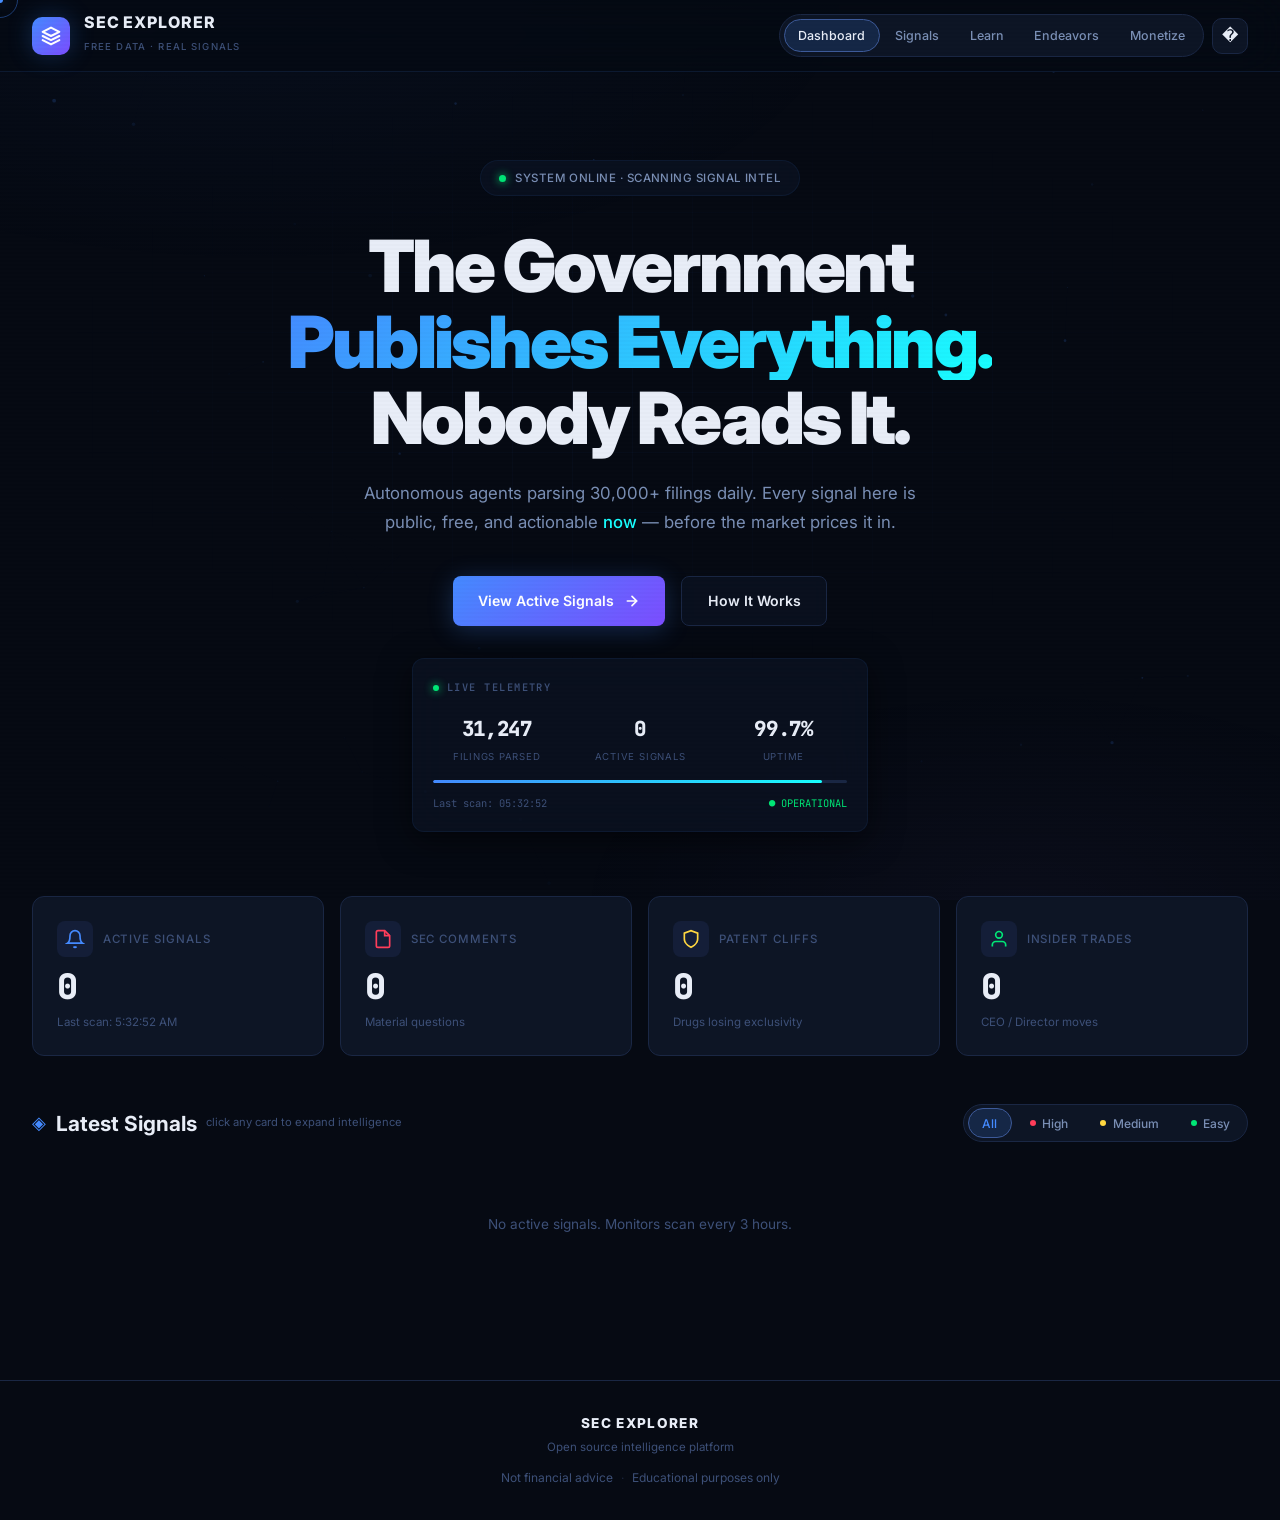
==== commit 47c2d6b7: "Fix: HUD positioning, mobile nav, hash routing, scan text, mobile menu - HUD panel moved from absolu" ====
--- a/index.html
+++ b/index.html
@@ -11,17 +11,11 @@
   <link rel="stylesheet" href="./css/style.css">
 </head>
 <body>
-  <!-- Custom Cursor -->
   <div class="cursor-dot" id="cursorDot"></div>
   <div class="cursor-ring" id="cursorRing"></div>
-
-  <!-- Particle Canvas -->
   <canvas id="particleCanvas"></canvas>
-
-  <!-- Scanline Overlay -->
   <div class="scanlines"></div>
 
-  <!-- Header -->
   <header class="header" id="mainHeader">
     <div class="header-inner">
       <div class="logo" onclick="T.show('home')" data-cursor="hover">
@@ -34,31 +28,38 @@
         </div>
       </div>
       <div class="header-right">
-        <nav class="nav">
-          <a href="#" class="nav-link active" data-page="home" data-cursor="hover"><span class="nav-label">Dashboard</span></a>
-          <a href="#" class="nav-link" data-page="signals" data-cursor="hover"><span class="nav-label">Signals</span></a>
-          <a href="#" class="nav-link" data-page="learn" data-cursor="hover"><span class="nav-label">Learn</span></a>
-          <a href="#" class="nav-link" data-page="endeavors" data-cursor="hover"><span class="nav-label">Endeavors</span></a>
-          <a href="#" class="nav-link" data-page="monetize" data-cursor="hover"><span class="nav-label">Monetize</span></a>
+        <nav class="nav" id="mainNav">
+          <a href="#home" class="nav-link active" data-page="home" data-cursor="hover"><span class="nav-label">Dashboard</span></a>
+          <a href="#signals" class="nav-link" data-page="signals" data-cursor="hover"><span class="nav-label">Signals</span></a>
+          <a href="#learn" class="nav-link" data-page="learn" data-cursor="hover"><span class="nav-label">Learn</span></a>
+          <a href="#endeavors" class="nav-link" data-page="endeavors" data-cursor="hover"><span class="nav-label">Endeavors</span></a>
+          <a href="#monetize" class="nav-link" data-page="monetize" data-cursor="hover"><span class="nav-label">Monetize</span></a>
         </nav>
         <button class="theme-btn" id="themeBtn" data-cursor="hover"><span>◐</span></button>
-      </div>
+        <button class="mobile-menu-btn" id="mobileMenuBtn" data-cursor="hover" aria-label="Menu">
+          <svg width="20" height="20" viewBox="0 0 24 24" fill="none" stroke="currentColor" stroke-width="2" stroke-linecap="round"><line x1="3" y1="6" x2="21" y2="6"/><line x1="3" y1="12" x2="21" y2="12"/><line x1="3" y1="18" x2="21" y2="18"/></svg>
+        </button>
+      </div>
+    </div>
+    <div class="mobile-nav" id="mobileNav">
+      <a href="#home" class="mobile-nav-link" data-page="home">Dashboard</a>
+      <a href="#signals" class="mobile-nav-link" data-page="signals">Signals</a>
+      <a href="#learn" class="mobile-nav-link" data-page="learn">Learn</a>
+      <a href="#endeavors" class="mobile-nav-link" data-page="endeavors">Endeavors</a>
+      <a href="#monetize" class="mobile-nav-link" data-page="monetize">Monetize</a>
     </div>
   </header>
 
-  <!-- ═══════════════════════════════════════════════════════ -->
-  <!-- HOME PAGE -->
-  <!-- ═══════════════════════════════════════════════════════ -->
   <main class="container">
+
+    <!-- HOME -->
     <section id="home" class="page active">
-
-      <!-- HERO -->
       <div class="hero" id="hero">
         <div class="hero-grid-bg"></div>
         <div class="hero-content">
           <div class="hero-badge reveal-up" data-delay="0">
             <span class="live-dot"></span>
-            <span class="badge-text">SYSTEM ONLINE · SCANNING EDGAR</span>
+            <span class="badge-text">SYSTEM ONLINE · SCANNING SIGNAL INTEL</span>
           </div>
           <h2 class="hero-title reveal-up" data-delay="150">
             <span class="title-line">The Government</span>
@@ -69,15 +70,16 @@
             Autonomous agents parsing 30,000+ filings daily. Every signal here is public, free, and actionable <em>now</em> — before the market prices it in.
           </p>
           <div class="hero-cta reveal-up" data-delay="450">
-            <a href="#" class="btn btn-primary btn-glow" data-page="signals" data-cursor="hover">
+            <a href="#signals" class="btn btn-primary btn-glow" data-page="signals" data-cursor="hover">
               <span>View Active Signals</span>
               <svg width="16" height="16" viewBox="0 0 24 24" fill="none" stroke="currentColor" stroke-width="2.5" stroke-linecap="round"><path d="M5 12h14M12 5l7 7-7 7"/></svg>
             </a>
-            <a href="#" class="btn btn-ghost" data-page="learn" data-cursor="hover">
+            <a href="#learn" class="btn btn-ghost" data-page="learn" data-cursor="hover">
               <span>How It Works</span>
             </a>
           </div>
         </div>
+        <!-- HUD — in-flow, not absolute -->
         <div class="hero-hud">
           <div class="hud-panel reveal-up" data-delay="600">
             <div class="hud-header">
@@ -107,7 +109,6 @@
         </div>
       </div>
 
-      <!-- STATS BAR -->
       <div class="stats-bar">
         <div class="stat-card stat-card-1 reveal-up" data-delay="0" data-cursor="hover">
           <div class="stat-glow"></div>
@@ -155,7 +156,6 @@
         </div>
       </div>
 
-      <!-- DASHBOARD GRID -->
       <div class="section-header reveal-up">
         <div class="section-title-group">
           <span class="section-icon">◈</span>
@@ -177,15 +177,12 @@
       </div>
     </section>
 
-    <!-- ═══════════════════════════════════════════════════════ -->
-    <!-- SIGNALS PAGE -->
-    <!-- ═══════════════════════════════════════════════════════ -->
+    <!-- SIGNALS -->
     <section id="signals" class="page">
       <div class="page-header">
         <h2 class="page-title reveal-up"><span class="title-accent">◈</span> Signal Intelligence</h2>
         <p class="page-subtitle reveal-up" data-delay="100">All active signals across monitored data streams</p>
       </div>
-
       <div class="signal-category reveal-up" data-delay="0">
         <div class="category-header">
           <span class="category-dot red"></span>
@@ -194,7 +191,6 @@
         </div>
         <div class="signals-grid" id="secGrid"></div>
       </div>
-
       <div class="signal-category reveal-up" data-delay="100">
         <div class="category-header">
           <span class="category-dot yellow"></span>
@@ -203,7 +199,6 @@
         </div>
         <div class="signals-grid" id="patentGrid"></div>
       </div>
-
       <div class="signal-category reveal-up" data-delay="200">
         <div class="category-header">
           <span class="category-dot green"></span>
@@ -214,9 +209,7 @@
       </div>
     </section>
 
-    <!-- ═══════════════════════════════════════════════════════ -->
-    <!-- LEARN PAGE -->
-    <!-- ═══════════════════════════════════════════════════════ -->
+    <!-- LEARN -->
     <section id="learn" class="page">
       <div class="page-header">
         <h2 class="page-title reveal-up"><span class="title-accent">◈</span> Intelligence Briefing</h2>
@@ -225,20 +218,16 @@
       <div class="learn-grid" id="learnGrid"></div>
     </section>
 
-    <!-- ═══════════════════════════════════════════════════════ -->
-    <!-- ENDEAVORS PAGE -->
-    <!-- ═══════════════════════════════════════════════════════ -->
+    <!-- ENDEAVORS -->
     <section id="endeavors" class="page">
       <div class="page-header">
-        <h2 class="page-title reveal-up"><span class="title-accent">◈</span> Active Operations</h2>
+        <h2 class="page-title reveal-up"><span class="title-accent">&#9670;</span> Active Operations</h2>
         <p class="page-subtitle reveal-up" data-delay="100">Current and upcoming intelligence pipelines</p>
       </div>
       <div class="endeavors-grid" id="endeavorsGrid"></div>
     </section>
 
-    <!-- ═══════════════════════════════════════════════════════ -->
-    <!-- MONETIZE PAGE -->
-    <!-- ═══════════════════════════════════════════════════════ -->
+    <!-- MONETIZE -->
     <section id="monetize" class="page">
       <div class="page-header">
         <h2 class="page-title reveal-up"><span class="title-accent">◈</span> Access Tiers</h2>
@@ -247,48 +236,42 @@
       <div class="monetize-grid" id="monetizeGrid"></div>
     </section>
 
-    <!-- ═══════════════════════════════════════════════════════ -->
-    <!-- ABOUT PAGE -->
-    <!-- ═══════════════════════════════════════════════════════ -->
+    <!-- ABOUT -->
     <section id="about" class="page">
       <div class="page-header">
-        <h2 class="page-title reveal-up"><span class="title-accent">◈</span> System Info</h2>
+        <h2 class="page-title reveal-up"><span class="title-accent">&#9670;</span> System Info</h2>
       </div>
       <div class="about-grid">
         <div class="about-card reveal-up" data-delay="0" data-cursor="hover">
           <div class="about-icon">⚙</div>
           <h3>Architecture</h3>
-          <p>Every 3 hours, autonomous scripts fetch the SEC's public filing index, filter noise, download actual filings, score them for materiality, and display them here. Runs on a $100 Raspberry Pi. Zero API keys. Zero cost.</p>
+          <p>Autonomous scripts fetch the SEC's public filing index, filter noise, download actual filings, score them for materiality, and surface the signals that matter.</p>
         </div>
         <div class="about-card reveal-up" data-delay="100" data-cursor="hover">
           <div class="about-icon">◈</div>
           <h3>Why Free</h3>
-          <p>This data is already public. Everyone <em>could</em> read it. Almost nobody does because it's buried in EDGAR's messy index files. We automated the boring part.</p>
+          <p>This data is public. Everyone <em>could</em> read it. Almost nobody does because it's buried in messy government index files. We automated the boring part.</p>
         </div>
         <div class="about-card reveal-up" data-delay="200" data-cursor="hover">
           <div class="about-icon">⟐</div>
           <h3>Roadmap</h3>
-          <p>8-K material events, 13D activist filings, FDA drug approvals, CFTC commitment of traders, BLS economic data, Census construction spending — new data source every week. <a href="https://github.com/DonZzzilla/sec-explorer" target="_blank" class="about-link">Star the repo →</a></p>
+          <p>8-K material events, 13D activist filings, FDA drug approvals, CFTC commitment of traders, BLS economic data, Census construction spending — new source every week.</p>
         </div>
         <div class="about-card about-card-warn reveal-up" data-delay="300" data-cursor="hover">
           <div class="about-icon">⚠</div>
-          <h3>Risk Disclaimer</h3>
-          <p>This is research and education, NOT financial advice. Every signal has a chance of failure. "Potential earnings" are optimistic estimates, not guarantees. <strong>Never invest more than you can afford to lose. Always use stop-losses. Always do your own research.</strong></p>
+          <h3>Risk Disclaimer</h3><p>This is research and education, NOT financial advice. Every signal has a chance of failure. <strong>Never invest more than you can afford to lose. Always use stop-losses. Always do your own research.</strong></p>
         </div>
       </div>
     </section>
   </main>
 
-  <!-- Footer -->
   <footer class="footer">
     <div class="footer-inner">
       <div class="footer-brand">
         <span class="footer-logo">SEC EXPLORER</span>
-        <span class="footer-tagline">Built on a Raspberry Pi for $0/mo</span>
+        <span class="footer-tagline">Open source intelligence platform</span>
       </div>
       <div class="footer-links">
-        <a href="https://github.com/DonZzzilla/sec-explorer" target="_blank" data-cursor="hover">GitHub</a>
-        <span class="footer-sep">·</span>
         <span>Not financial advice</span>
         <span class="footer-sep">·</span>
         <span>Educational purposes only</span>
@@ -296,9 +279,7 @@
     </div>
   </footer>
 
-  <!-- Tooltip -->
   <div class="tooltip-popup" id="tooltipPopup"></div>
-
   <script src="./js/app.js"></script>
 </body>
 </html>
--- a/css/style.css
+++ b/css/style.css
@@ -4,7 +4,6 @@
    ═══════════════════════════════════════════════════════════════════════════ */
 
 :root {
-  /* Core Palette — 90% dark industrial */
   --bg-primary: #060a13;
   --bg-secondary: #0a1020;
   --bg-card: #0d1525;
@@ -12,20 +11,14 @@
   --bg-surface: #141e38;
   --bg-glass: rgba(13, 21, 37, 0.65);
   --bg-glass-border: rgba(68, 138, 255, 0.08);
-
-  /* Borders */
   --border: #1a2744;
   --border-light: #243558;
   --border-glow: #3d5a99;
   --border-subtle: rgba(68, 138, 255, 0.12);
-
-  /* Text */
   --text-primary: #e8edf7;
   --text-secondary: #7a8fb5;
   --text-muted: #3d5078;
   --text-dim: #2a3a5c;
-
-  /* Accents — 10% strategic highlights */
   --accent-blue: #448aff;
   --accent-cyan: #18ffff;
   --accent-purple: #b388ff;
@@ -34,8 +27,6 @@
   --accent-red: #ff3d5a;
   --accent-yellow: #ffd740;
   --accent-orange: #ff9100;
-
-  /* Glow */
   --glow-blue: rgba(68, 138, 255, 0.15);
   --glow-blue-strong: rgba(68, 138, 255, 0.3);
   --glow-cyan: rgba(24, 255, 255, 0.12);
@@ -43,21 +34,15 @@
   --glow-red: rgba(255, 61, 90, 0.12);
   --glow-green: rgba(0, 230, 118, 0.12);
   --glow-yellow: rgba(255, 215, 64, 0.12);
-
-  /* Geometry */
   --radius: 12px;
   --radius-sm: 8px;
   --radius-lg: 20px;
   --radius-xl: 28px;
-
-  /* Shadows */
   --shadow-sm: 0 2px 8px rgba(0,0,0,0.4);
   --shadow-md: 0 8px 32px rgba(0,0,0,0.5);
   --shadow-lg: 0 16px 64px rgba(0,0,0,0.6);
   --shadow-glow: 0 0 40px rgba(68, 138, 255, 0.06);
   --shadow-glow-blue: 0 0 60px rgba(68, 138, 255, 0.1);
-
-  /* Transitions */
   --ease-out: cubic-bezier(0.16, 1, 0.3, 1);
   --ease-spring: cubic-bezier(0.34, 1.56, 0.64, 1);
   --ease-smooth: cubic-bezier(0.4, 0, 0.2, 1);
@@ -84,13 +69,8 @@
   --shadow-lg: 0 16px 64px rgba(0,0,0,0.1);
 }
 
-/* ── BASE ──────────────────────────────────────────────────────── */
 *, *::before, *::after { margin: 0; padding: 0; box-sizing: border-box; }
-
-html {
-  scroll-behavior: smooth;
-  font-size: 16px;
-}
+html { scroll-behavior: smooth; font-size: 16px; }
 
 body {
   font-family: 'Inter', -apple-system, BlinkMacSystemFont, 'SF Pro Display', sans-serif;
@@ -100,8 +80,6 @@
   min-height: 100vh;
   overflow-x: hidden;
   -webkit-font-smoothing: antialiased;
-  -moz-osx-font-smoothing: grayscale;
-  cursor: none;
 }
 
 a { color: inherit; text-decoration: none; }
@@ -120,7 +98,6 @@
   mix-blend-mode: screen;
   box-shadow: 0 0 12px var(--glow-blue-strong);
 }
-
 .cursor-ring {
   position: fixed;
   width: 36px;
@@ -134,680 +111,203 @@
               border-color 0.3s, background 0.3s, opacity 0.3s;
   backdrop-filter: blur(1px);
 }
-
-.cursor-ring.hover {
-  width: 52px;
-  height: 52px;
-  border-color: rgba(124, 77, 255, 0.6);
-  background: rgba(124, 77, 255, 0.06);
-}
-
-.cursor-ring.click {
-  width: 28px;
-  height: 28px;
-  border-color: var(--accent-cyan);
-}
-
-.cursor-dot.hover {
-  width: 4px;
-  height: 4px;
-  background: var(--accent-purple);
-}
+.cursor-ring.hover { width: 52px; height: 52px; border-color: rgba(124, 77, 255, 0.6); background: rgba(124, 77, 255, 0.06); }
+.cursor-ring.click { width: 28px; height: 28px; border-color: var(--accent-cyan); }
+.cursor-dot.hover { width: 4px; height: 4px; background: var(--accent-purple); }
 
 /* ── PARTICLE CANVAS ───────────────────────────────────────────── */
-#particleCanvas {
-  position: fixed;
-  top: 0; left: 0;
-  width: 100%; height: 100%;
-  pointer-events: none;
-  z-index: 0;
-  opacity: 0.4;
-}
+#particleCanvas { position: fixed; top: 0; left: 0; width: 100%; height: 100%; pointer-events: none; z-index: 0; opacity: 0.4; }
 
 /* ── SCANLINES ─────────────────────────────────────────────────── */
 .scanlines {
-  position: fixed;
-  top: 0; left: 0; right: 0; bottom: 0;
-  pointer-events: none;
-  z-index: 9999;
-  background: repeating-linear-gradient(
-    0deg,
-    transparent,
-    transparent 2px,
-    rgba(0, 0, 0, 0.015) 2px,
-    rgba(0, 0, 0, 0.015) 4px
-  );
+  position: fixed; top: 0; left: 0; right: 0; bottom: 0;
+  pointer-events: none; z-index: 9999;
+  background: repeating-linear-gradient(0deg, transparent, transparent 2px, rgba(0,0,0,0.012) 2px, rgba(0,0,0,0.012) 4px);
 }
 
 /* ── AMBIENT BACKGROUND ────────────────────────────────────────── */
 body::before {
-  content: '';
-  position: fixed;
-  top: 0; left: 0; right: 0; bottom: 0;
+  content: ''; position: fixed; top: 0; left: 0; right: 0; bottom: 0;
   background:
     radial-gradient(ellipse 80% 50% at 20% 0%, rgba(68, 138, 255, 0.04) 0%, transparent 60%),
-    radial-gradient(ellipse 60% 40% at 80% 100%, rgba(179, 136, 255, 0.03) 0%, transparent 60%),
-    radial-gradient(ellipse 50% 50% at 50% 50%, rgba(24, 255, 255, 0.015) 0%, transparent 70%);
-  pointer-events: none;
-  z-index: 0;
-}
-
-/* ── SCROLLBAR ─────────────────────────────────────────────────── */
+    radial-gradient(ellipse 60% 40% at 80% 100%, rgba(179, 136, 255, 0.03) 0%, transparent 60%);
+  pointer-events: none; z-index: 0;
+}
+
 ::-webkit-scrollbar { width: 5px; }
 ::-webkit-scrollbar-track { background: transparent; }
 ::-webkit-scrollbar-thumb { background: var(--border-light); border-radius: 3px; }
 ::-webkit-scrollbar-thumb:hover { background: var(--accent-blue); }
 
-/* ── SELECTION ─────────────────────────────────────────────────── */
-::selection {
-  background: rgba(68, 138, 255, 0.25);
-  color: var(--text-primary);
-}
+::selection { background: rgba(68, 138, 255, 0.25); color: var(--text-primary); }
 
 /* ── REVEAL ANIMATIONS ─────────────────────────────────────────── */
 .reveal-up {
-  opacity: 0;
-  transform: translateY(32px);
+  opacity: 0; transform: translateY(32px);
   transition: opacity 0.7s var(--ease-out), transform 0.7s var(--ease-out);
 }
-
-.reveal-up.visible {
-  opacity: 1;
-  transform: translateY(0);
-}
-
-.reveal-scale {
-  opacity: 0;
-  transform: scale(0.95);
-  transition: opacity 0.6s var(--ease-out), transform 0.6s var(--ease-out);
-}
-
-.reveal-scale.visible {
-  opacity: 1;
-  transform: scale(1);
-}
+.reveal-up.visible { opacity: 1; transform: translateY(0); }
+
+.mobile-nav-link { display: block; padding: 0.75rem 1.25rem; color: var(--text-secondary); font-size: 0.88rem; font-weight: 500; border-radius: var(--radius-sm); transition: all 0.2s; }
+.mobile-nav-link:hover, .mobile-nav-link.active { color: var(--text-primary); background: var(--bg-card); }
 
 /* ── HEADER ────────────────────────────────────────────────────── */
 .header {
-  position: fixed;
-  top: 0; left: 0; right: 0;
-  z-index: 1000;
+  position: fixed; top: 0; left: 0; right: 0; z-index: 1000;
   padding: 0.6rem 2rem;
   background: rgba(6, 10, 19, 0.8);
   backdrop-filter: blur(24px) saturate(1.3);
   border-bottom: 1px solid var(--border-subtle);
   transition: background 0.3s, border-color 0.3s, padding 0.3s;
 }
-
-.header.scrolled {
-  padding: 0.4rem 2rem;
-  background: rgba(6, 10, 19, 0.92);
-  border-bottom-color: var(--border);
-}
-
-.header-inner {
-  max-width: 1600px;
-  margin: 0 auto;
-  display: flex;
-  align-items: center;
-  justify-content: space-between;
-  height: 52px;
-}
-
-.logo {
-  display: flex;
-  align-items: center;
-  gap: 0.85rem;
-  cursor: pointer;
-  position: relative;
-}
-
+.header.scrolled { padding: 0.4rem 2rem; background: rgba(6, 10, 19, 0.92); border-bottom-color: var(--border); }
+.header-inner { max-width: 1600px; margin: 0 auto; display: flex; align-items: center; justify-content: space-between; height: 52px; }
+
+.logo { display: flex; align-items: center; gap: 0.85rem; cursor: pointer; }
 .logo-icon {
-  width: 38px;
-  height: 38px;
+  width: 38px; height: 38px;
   background: linear-gradient(135deg, var(--accent-blue), var(--accent-violet));
-  border-radius: 10px;
-  display: flex;
-  align-items: center;
-  justify-content: center;
+  border-radius: 10px; display: flex; align-items: center; justify-content: center;
   box-shadow: 0 0 24px rgba(68, 138, 255, 0.25);
-  transition: box-shadow 0.3s var(--ease-out), transform 0.3s var(--ease-spring);
-}
-
-.logo:hover .logo-icon {
-  box-shadow: 0 0 40px rgba(68, 138, 255, 0.4);
-  transform: scale(1.05);
-}
-
-.logo-text h1 {
-  font-size: 1rem;
-  font-weight: 800;
-  letter-spacing: 0.06em;
-  line-height: 1.2;
-}
-
-.logo-tagline {
-  font-size: 0.6rem;
-  color: var(--text-muted);
-  font-weight: 500;
-  letter-spacing: 0.12em;
-  text-transform: uppercase;
-}
-
-.header-right {
-  display: flex;
-  align-items: center;
-  gap: 0.5rem;
-}
-
-.nav {
-  display: flex;
-  gap: 0.1rem;
-  background: var(--bg-card);
-  border: 1px solid var(--border);
-  border-radius: 999px;
-  padding: 0.25rem;
-}
-
-.nav-link {
-  position: relative;
-  padding: 0.4rem 0.9rem;
-  border-radius: 999px;
-  font-size: 0.78rem;
-  font-weight: 500;
-  color: var(--text-secondary);
-  transition: color 0.25s, background 0.25s;
-  overflow: hidden;
-}
-
-.nav-link .nav-label {
-  position: relative;
-  z-index: 1;
-}
-
-.nav-link::before {
-  content: '';
-  position: absolute;
-  inset: 0;
-  background: var(--bg-surface);
-  border-radius: 999px;
-  opacity: 0;
-  transition: opacity 0.25s;
-}
-
+  transition: box-shadow 0.3s, transform 0.3s var(--ease-spring);
+}
+.logo:hover .logo-icon { box-shadow: 0 0 40px rgba(68, 138, 255, 0.4); transform: scale(1.05); }
+.logo-text h1 { font-size: 1rem; font-weight: 800; letter-spacing: 0.06em; line-height: 1.2; }
+.logo-tagline { font-size: 0.6rem; color: var(--text-muted); font-weight: 500; letter-spacing: 0.12em; text-transform: uppercase; }
+
+.header-right { display: flex; align-items: center; gap: 0.5rem; }
+
+.nav { display: flex; gap: 0.1rem; background: var(--bg-card); border: 1px solid var(--border); border-radius: 999px; padding: 0.25rem; }
+.nav-link { position: relative; padding: 0.4rem 0.9rem; border-radius: 999px; font-size: 0.78rem; font-weight: 500; color: var(--text-secondary); transition: color 0.25s, background 0.25s; }
+.nav-link .nav-label { position: relative; z-index: 1; }
+.nav-link::before { content: ''; position: absolute; inset: 0; background: var(--bg-surface); border-radius: 999px; opacity: 0; transition: opacity 0.25s; }
 .nav-link:hover { color: var(--text-primary); }
 .nav-link:hover::before { opacity: 1; }
 .nav-link.active { color: var(--text-primary); }
 .nav-link.active::before { opacity: 1; background: var(--glow-blue); border: 1px solid var(--border-glow); }
 
 .theme-btn {
-  background: var(--bg-card);
-  border: 1px solid var(--border);
-  color: var(--text-primary);
-  width: 36px;
-  height: 36px;
-  border-radius: 10px;
-  cursor: pointer;
-  font-size: 1rem;
-  display: flex;
-  align-items: center;
-  justify-content: center;
-  transition: all 0.3s var(--ease-out);
-}
-
-.theme-btn:hover {
-  background: var(--bg-card-hover);
-  border-color: var(--border-glow);
-  box-shadow: var(--shadow-glow);
-}
+  background: var(--bg-card); border: 1px solid var(--border); color: var(--text-primary);
+  width: 36px; height: 36px; border-radius: 10px; cursor: pointer; font-size: 1rem;
+  display: flex; align-items: center; justify-content: center; transition: all 0.3s;
+}
+.theme-btn:hover { background: var(--bg-card-hover); border-color: var(--border-glow); box-shadow: var(--shadow-glow); }
+
+/* Mobile menu button */
+.mobile-menu-btn {
+  display: none; background: var(--bg-card); border: 1px solid var(--border); color: var(--text-primary);
+  width: 36px; height: 36px; border-radius: 10px; cursor: pointer; align-items: center; justify-content: center;
+  transition: all 0.3s;
+}
+.mobile-menu-btn:hover { background: var(--bg-card-hover); border-color: var(--border-glow); }
+
+/* Mobile nav */
+.mobile-nav {
+  display: none; padding: 0.5rem 1rem 0.75rem; border-top: 1px solid var(--border);
+  background: rgba(6, 10, 19, 0.95); backdrop-filter: blur(16px);
+}
+.mobile-nav.open { display: block; }
 
 /* ── HERO SECTION ──────────────────────────────────────────────── */
 .hero {
-  position: relative;
-  min-height: 100vh;
-  display: flex;
-  align-items: center;
-  padding: 8rem 2rem 4rem;
-  overflow: hidden;
-}
-
+  position: relative; padding: 8rem 2rem 4rem;
+  display: flex; flex-direction: column; align-items: center; overflow: hidden;
+}
 .hero-grid-bg {
-  position: absolute;
-  inset: 0;
-  background-image:
-    linear-gradient(rgba(68, 138, 255, 0.03) 1px, transparent 1px),
-    linear-gradient(90deg, rgba(68, 138, 255, 0.03) 1px, transparent 1px);
+  position: absolute; inset: 0;
+  background-image: linear-gradient(rgba(68,138,255,0.03) 1px, transparent 1px), linear-gradient(90deg, rgba(68,138,255,0.03) 1px, transparent 1px);
   background-size: 60px 60px;
-  mask-image: radial-gradient(ellipse 70% 60% at 50% 40%, black 20%, transparent 70%);
-  -webkit-mask-image: radial-gradient(ellipse 70% 60% at 50% 40%, black 20%, transparent 70%);
+  mask-image: radial-gradient(ellipse 70% 50% at 50% 40%, black 20%, transparent 70%);
+  -webkit-mask-image: radial-gradient(ellipse 70% 50% at 50% 40%, black 20%, transparent 70%);
   animation: gridDrift 20s linear infinite;
 }
-
-@keyframes gridDrift {
-  0% { transform: translate(0, 0); }
-  100% { transform: translate(60px, 60px); }
-}
-
-.hero-content {
-  position: relative;
-  z-index: 2;
-  max-width: 800px;
-  margin: 0 auto;
-  text-align: center;
-}
+@keyframes gridDrift { 0% { transform: translate(0,0); } 100% { transform: translate(60px, 60px); } }
+
+.hero-content { position: relative; z-index: 2; max-width: 800px; text-align: center; }
 
 .hero-badge {
-  display: inline-flex;
-  align-items: center;
-  gap: 0.6rem;
-  background: var(--bg-glass);
-  border: 1px solid var(--bg-glass-border);
-  backdrop-filter: blur(16px);
-  padding: 0.5rem 1.1rem;
-  border-radius: 999px;
-  font-size: 0.72rem;
-  font-weight: 500;
-  color: var(--text-secondary);
-  margin-bottom: 2rem;
-  letter-spacing: 0.04em;
-}
-
-.live-dot {
-  width: 7px;
-  height: 7px;
-  background: var(--accent-green);
-  border-radius: 50%;
-  box-shadow: 0 0 8px var(--accent-green);
-  animation: livePulse 2s ease-in-out infinite;
-}
-
-@keyframes livePulse {
-  0%, 100% { opacity: 1; box-shadow: 0 0 8px var(--accent-green); }
-  50% { opacity: 0.5; box-shadow: 0 0 16px var(--accent-green); }
-}
-
-.hero-title {
-  font-size: clamp(2.5rem, 6vw, 4.5rem);
-  font-weight: 900;
-  letter-spacing: -0.04em;
-  line-height: 1.05;
-  margin-bottom: 1.5rem;
-}
-
-.title-line {
-  display: block;
-}
-
+  display: inline-flex; align-items: center; gap: 0.6rem;
+  background: var(--bg-glass); border: 1px solid var(--bg-glass-border);
+  backdrop-filter: blur(16px); padding: 0.5rem 1.1rem; border-radius: 999px;
+  font-size: 0.72rem; font-weight: 500; color: var(--text-secondary); margin-bottom: 2rem; letter-spacing: 0.04em;
+}
+.live-dot { width: 7px; height: 7px; background: var(--accent-green); border-radius: 50%; box-shadow: 0 0 8px var(--accent-green); animation: livePulse 2s ease-in-out infinite; }
+@keyframes livePulse { 0%, 100% { opacity: 1; } 50% { opacity: 0.5; box-shadow: 0 0 16px var(--accent-green); } }
+
+.hero-title { font-size: clamp(2.5rem, 6vw, 4.5rem); font-weight: 900; letter-spacing: -0.04em; line-height: 1.05; margin-bottom: 1.5rem; }
+.title-line { display: block; }
 .gradient-text {
   background: linear-gradient(135deg, var(--accent-blue), var(--accent-cyan), var(--accent-purple));
   background-size: 200% 200%;
-  -webkit-background-clip: text;
-  -webkit-text-fill-color: transparent;
-  background-clip: text;
+  -webkit-background-clip: text; -webkit-text-fill-color: transparent; background-clip: text;
   animation: gradientShift 4s ease-in-out infinite;
 }
-
-@keyframes gradientShift {
-  0%, 100% { background-position: 0% 50%; }
-  50% { background-position: 100% 50%; }
-}
-
-.hero-subtitle {
-  font-size: 1.05rem;
-  color: var(--text-secondary);
-  max-width: 560px;
-  margin: 0 auto 2.5rem;
-  line-height: 1.7;
-}
-
-.hero-subtitle em {
-  color: var(--accent-cyan);
-  font-style: normal;
-  font-weight: 500;
-}
-
-.hero-cta {
-  display: flex;
-  gap: 1rem;
-  justify-content: center;
-  flex-wrap: wrap;
-}
+@keyframes gradientShift { 0%, 100% { background-position: 0% 50%; } 50% { background-position: 100% 50%; } }
+
+.hero-subtitle { font-size: 1.05rem; color: var(--text-secondary); max-width: 560px; margin: 0 auto 2.5rem; line-height: 1.7; }
+.hero-subtitle em { color: var(--accent-cyan); font-style: normal; font-weight: 500; }
+
+.hero-cta { display: flex; gap: 1rem; justify-content: center; flex-wrap: wrap; }
 
 /* ── BUTTONS ───────────────────────────────────────────────────── */
-.btn {
-  display: inline-flex;
-  align-items: center;
-  gap: 0.6rem;
-  padding: 0.8rem 1.6rem;
-  border-radius: var(--radius-sm);
-  font-size: 0.88rem;
-  font-weight: 600;
-  cursor: pointer;
-  transition: all 0.3s var(--ease-out);
-  border: none;
-  position: relative;
-  overflow: hidden;
-  font-family: inherit;
-}
-
-.btn::before {
-  content: '';
-  position: absolute;
-  inset: 0;
-  background: linear-gradient(135deg, transparent, rgba(255,255,255,0.08), transparent);
-  transform: translateX(-100%);
-  transition: transform 0.5s var(--ease-out);
-}
-
+.btn { display: inline-flex; align-items: center; gap: 0.6rem; padding: 0.8rem 1.6rem; border-radius: var(--radius-sm); font-size: 0.88rem; font-weight: 600; cursor: pointer; transition: all 0.3s var(--ease-out); border: none; position: relative; overflow: hidden; font-family: inherit; }
+.btn::before { content: ''; position: absolute; inset: 0; background: linear-gradient(135deg, transparent, rgba(255,255,255,0.08), transparent); transform: translateX(-100%); transition: transform 0.5s; }
 .btn:hover::before { transform: translateX(100%); }
-
-.btn-primary {
-  background: linear-gradient(135deg, var(--accent-blue), var(--accent-violet));
-  color: white;
-  box-shadow: 0 4px 24px rgba(68, 138, 255, 0.25);
-}
-
-.btn-primary:hover {
-  transform: translateY(-2px);
-  box-shadow: 0 8px 40px rgba(68, 138, 255, 0.35);
-}
-
-.btn-glow {
-  animation: btnGlow 3s ease-in-out infinite;
-}
-
-@keyframes btnGlow {
-  0%, 100% { box-shadow: 0 4px 24px rgba(68, 138, 255, 0.25); }
-  50% { box-shadow: 0 4px 40px rgba(68, 138, 255, 0.4), 0 0 80px rgba(68, 138, 255, 0.1); }
-}
-
-.btn-ghost {
-  background: var(--bg-glass);
-  color: var(--text-primary);
-  border: 1px solid var(--border);
-  backdrop-filter: blur(8px);
-}
-
-.btn-ghost:hover {
-  border-color: var(--border-glow);
-  background: var(--bg-card-hover);
-  transform: translateY(-2px);
-}
-
-/* ── HERO HUD PANEL ────────────────────────────────────────────── */
-.hero-hud {
-  position: absolute;
-  bottom: 3rem;
-  left: 50%;
-  transform: translateX(-50%);
-  z-index: 2;
-  width: 100%;
-  max-width: 520px;
-  padding: 0 2rem;
-}
-
-.hud-panel {
-  background: var(--bg-glass);
-  border: 1px solid var(--bg-glass-border);
-  backdrop-filter: blur(20px);
-  border-radius: var(--radius);
-  padding: 1.25rem;
-  box-shadow: var(--shadow-md), var(--shadow-glow);
-}
-
-.hud-header {
-  display: flex;
-  align-items: center;
-  gap: 0.5rem;
-  margin-bottom: 1rem;
-}
-
-.hud-dot {
-  width: 6px;
-  height: 6px;
-  background: var(--accent-green);
-  border-radius: 50%;
-  box-shadow: 0 0 8px var(--accent-green);
-  animation: livePulse 2s ease-in-out infinite;
-}
-
-.hud-title {
-  font-size: 0.65rem;
-  font-weight: 600;
-  letter-spacing: 0.14em;
-  color: var(--text-muted);
-  font-family: 'JetBrains Mono', monospace;
-}
-
-.hud-stats {
-  display: grid;
-  grid-template-columns: repeat(3, 1fr);
-  gap: 1rem;
-  margin-bottom: 1rem;
-}
-
-.hud-stat {
-  text-align: center;
-}
-
-.hud-value {
-  display: block;
-  font-size: 1.3rem;
-  font-weight: 800;
-  color: var(--text-primary);
-  font-family: 'JetBrains Mono', monospace;
-  letter-spacing: -0.02em;
-}
-
-.hud-label {
-  font-size: 0.6rem;
-  color: var(--text-muted);
-  text-transform: uppercase;
-  letter-spacing: 0.08em;
-  margin-top: 0.2rem;
-  display: block;
-}
-
-.hud-bar {
-  height: 3px;
-  background: var(--border);
-  border-radius: 999px;
-  overflow: hidden;
-  margin-bottom: 0.75rem;
-}
-
-.hud-bar-fill {
-  height: 100%;
-  width: 0%;
-  background: linear-gradient(90deg, var(--accent-blue), var(--accent-cyan));
-  border-radius: 999px;
-  transition: width 2s var(--ease-out);
-}
-
-.hud-footer {
-  display: flex;
-  justify-content: space-between;
-  font-size: 0.65rem;
-  color: var(--text-muted);
-  font-family: 'JetBrains Mono', monospace;
-}
-
-.hud-status {
-  color: var(--accent-green);
-}
+.btn-primary { background: linear-gradient(135deg, var(--accent-blue), var(--accent-violet)); color: white; box-shadow: 0 4px 24px rgba(68, 138, 255, 0.25); }
+.btn-primary:hover { transform: translateY(-2px); box-shadow: 0 8px 40px rgba(68, 138, 255, 0.35); }
+.btn-glow { animation: btnGlow 3s ease-in-out infinite; }
+@keyframes btnGlow { 0%, 100% { box-shadow: 0 4px 24px rgba(68, 138, 255, 0.25); } 50% { box-shadow: 0 4px 40px rgba(68, 138, 255, 0.4), 0 0 80px rgba(68, 138, 255, 0.1); } }
+.btn-ghost { background: var(--bg-glass); color: var(--text-primary); border: 1px solid var(--border); backdrop-filter: blur(8px); }
+.btn-ghost:hover { border-color: var(--border-glow); background: var(--bg-card-hover); transform: translateY(-2px); }
+
+/* ── HERO HUD — in flow, not absolute ──────────────────────────── */
+.hero-hud { width: 100%; max-width: 520px; margin: 2rem auto 0; padding: 0 2rem; position: relative; z-index: 2; }
+.hud-panel { background: var(--bg-glass); border: 1px solid var(--bg-glass-border); backdrop-filter: blur(20px); border-radius: var(--radius); padding: 1.25rem; box-shadow: var(--shadow-md); }
+.hud-header { display: flex; align-items: center; gap: 0.5rem; margin-bottom: 1rem; }
+.hud-dot { width: 6px; height: 6px; background: var(--accent-green); border-radius: 50%; box-shadow: 0 0 8px var(--accent-green); animation: livePulse 2s ease-in-out infinite; }
+.hud-title { font-size: 0.65rem; font-weight: 600; letter-spacing: 0.14em; color: var(--text-muted); font-family: 'JetBrains Mono', monospace; }
+.hud-stats { display: grid; grid-template-columns: repeat(3, 1fr); gap: 1rem; margin-bottom: 1rem; }
+.hud-stat { text-align: center; }
+.hud-value { display: block; font-size: 1.3rem; font-weight: 800; font-family: 'JetBrains Mono', monospace; letter-spacing: -0.02em; }
+.hud-label { font-size: 0.6rem; color: var(--text-muted); text-transform: uppercase; letter-spacing: 0.08em; margin-top: 0.2rem; display: block; }
+.hud-bar { height: 3px; background: var(--border); border-radius: 999px; overflow: hidden; margin-bottom: 0.75rem; }
+.hud-bar-fill { height: 100%; width: 0%; background: linear-gradient(90deg, var(--accent-blue), var(--accent-cyan)); border-radius: 999px; transition: width 2s var(--ease-out); }
+.hud-footer { display: flex; justify-content: space-between; font-size: 0.65rem; color: var(--text-muted); font-family: 'JetBrains Mono', monospace; }
+.hud-status { color: var(--accent-green); }
 
 /* ── CONTAINER ─────────────────────────────────────────────────── */
-.container {
-  max-width: 1600px;
-  margin: 0 auto;
-  padding: 2rem;
-  position: relative;
-  z-index: 1;
-}
+.container { max-width: 1600px; margin: 0 auto; padding: 2rem; position: relative; z-index: 1; }
 
 /* ── STATS BAR ─────────────────────────────────────────────────── */
-.stats-bar {
-  display: grid;
-  grid-template-columns: repeat(auto-fit, minmax(220px, 1fr));
-  gap: 1rem;
-  margin-bottom: 3rem;
-}
-
-.stat-card {
-  background: var(--bg-card);
-  border: 1px solid var(--border);
-  border-radius: var(--radius);
-  padding: 1.5rem;
-  position: relative;
-  overflow: hidden;
-  transition: all 0.4s var(--ease-out);
-}
-
-.stat-card::before {
-  content: '';
-  position: absolute;
-  top: 0; left: 0; right: 0;
-  height: 2px;
-  background: linear-gradient(90deg, var(--accent-blue), var(--accent-purple));
-  opacity: 0;
-  transition: opacity 0.4s;
-}
-
-.stat-card:hover {
-  border-color: var(--border-glow);
-  transform: translateY(-4px);
-  box-shadow: var(--shadow-md), var(--shadow-glow);
-}
-
+.stats-bar { display: grid; grid-template-columns: repeat(auto-fit, minmax(220px, 1fr)); gap: 1rem; margin-bottom: 3rem; }
+.stat-card { background: var(--bg-card); border: 1px solid var(--border); border-radius: var(--radius); padding: 1.5rem; position: relative; overflow: hidden; transition: all 0.4s var(--ease-out); }
+.stat-card::before { content: ''; position: absolute; top: 0; left: 0; right: 0; height: 2px; background: linear-gradient(90deg, var(--accent-blue), var(--accent-purple)); opacity: 0; transition: opacity 0.4s; }
+.stat-card:hover { border-color: var(--border-glow); transform: translateY(-4px); box-shadow: var(--shadow-md), var(--shadow-glow); }
 .stat-card:hover::before { opacity: 1; }
-
-.stat-glow {
-  position: absolute;
-  top: -50%; right: -50%;
-  width: 100%; height: 100%;
-  border-radius: 50%;
-  opacity: 0;
-  transition: opacity 0.4s;
-  pointer-events: none;
-}
-
+.stat-glow { position: absolute; top: -50%; right: -50%; width: 100%; height: 100%; border-radius: 50%; opacity: 0; transition: opacity 0.4s; pointer-events: none; }
 .stat-card-1 .stat-glow { background: radial-gradient(circle, var(--glow-blue), transparent 70%); }
 .stat-card-2 .stat-glow { background: radial-gradient(circle, var(--glow-red), transparent 70%); }
 .stat-card-3 .stat-glow { background: radial-gradient(circle, var(--glow-yellow), transparent 70%); }
 .stat-card-4 .stat-glow { background: radial-gradient(circle, var(--glow-green), transparent 70%); }
-
 .stat-card:hover .stat-glow { opacity: 1; }
-
-.stat-header {
-  display: flex;
-  align-items: center;
-  gap: 0.6rem;
-  margin-bottom: 0.75rem;
-}
-
-.stat-icon-wrap {
-  width: 36px;
-  height: 36px;
-  background: var(--bg-surface);
-  border-radius: 8px;
-  display: flex;
-  align-items: center;
-  justify-content: center;
-}
-
-.stat-label {
-  font-size: 0.72rem;
-  color: var(--text-muted);
-  text-transform: uppercase;
-  letter-spacing: 0.08em;
-  font-weight: 500;
-}
-
-.stat-value {
-  font-size: 2.2rem;
-  font-weight: 900;
-  letter-spacing: -0.04em;
-  line-height: 1;
-  font-family: 'JetBrains Mono', monospace;
-}
-
-.stat-sub {
-  font-size: 0.72rem;
-  color: var(--text-muted);
-  margin-top: 0.5rem;
-}
+.stat-header { display: flex; align-items: center; gap: 0.6rem; margin-bottom: 0.75rem; }
+.stat-icon-wrap { width: 36px; height: 36px; background: var(--bg-surface); border-radius: 8px; display: flex; align-items: center; justify-content: center; }
+.stat-label { font-size: 0.72rem; color: var(--text-muted); text-transform: uppercase; letter-spacing: 0.08em; font-weight: 500; }
+.stat-value { font-size: 2.2rem; font-weight: 900; letter-spacing: -0.04em; line-height: 1; font-family: 'JetBrains Mono', monospace; }
+.stat-sub { font-size: 0.72rem; color: var(--text-muted); margin-top: 0.5rem; }
 
 /* ── SECTION HEADERS ───────────────────────────────────────────── */
-.section-header {
-  display: flex;
-  align-items: center;
-  justify-content: space-between;
-  margin-bottom: 1.5rem;
-  flex-wrap: wrap;
-  gap: 1rem;
-}
-
-.section-title-group {
-  display: flex;
-  align-items: center;
-  gap: 0.6rem;
-}
-
-.section-icon {
-  color: var(--accent-blue);
-  font-size: 1.1rem;
-}
-
-.section-title {
-  font-size: 1.3rem;
-  font-weight: 700;
-}
-
-.section-hint {
-  font-size: 0.7rem;
-  color: var(--text-muted);
-  font-weight: 400;
-}
-
-/* ── FILTERS ───────────────────────────────────────────────────── */
-.filters {
-  display: flex;
-  gap: 0.3rem;
-  background: var(--bg-card);
-  border: 1px solid var(--border);
-  border-radius: 999px;
-  padding: 0.2rem;
-}
-
-.filter-btn {
-  display: flex;
-  align-items: center;
-  gap: 0.4rem;
-  background: transparent;
-  border: none;
-  color: var(--text-secondary);
-  padding: 0.4rem 0.85rem;
-  border-radius: 999px;
-  font-size: 0.75rem;
-  font-weight: 500;
-  cursor: pointer;
-  transition: all 0.25s var(--ease-smooth);
-  font-family: inherit;
-}
-
+.section-header { display: flex; align-items: center; justify-content: space-between; margin-bottom: 1.5rem; flex-wrap: wrap; gap: 1rem; }
+.section-title-group { display: flex; align-items: center; gap: 0.6rem; }
+.section-icon { color: var(--accent-blue); font-size: 1.1rem; }
+.section-title { font-size: 1.3rem; font-weight: 700; }
+.section-hint { font-size: 0.7rem; color: var(--text-muted); font-weight: 400; }
+
+.filters { display: flex; gap: 0.3rem; background: var(--bg-card); border: 1px solid var(--border); border-radius: 999px; padding: 0.2rem; }
+.filter-btn { display: flex; align-items: center; gap: 0.4rem; background: transparent; border: none; color: var(--text-secondary); padding: 0.4rem 0.85rem; border-radius: 999px; font-size: 0.75rem; font-weight: 500; cursor: pointer; transition: all 0.25s; font-family: inherit; }
 .filter-btn:hover { color: var(--text-primary); }
-.filter-btn.active {
-  background: var(--glow-blue);
-  color: var(--accent-blue);
-  border: 1px solid var(--border-glow);
-}
-
-.filter-dot {
-  width: 6px;
-  height: 6px;
-  border-radius: 50%;
-}
-
+.filter-btn.active { background: var(--glow-blue); color: var(--accent-blue); border: 1px solid var(--border-glow); }
+.filter-dot { width: 6px; height: 6px; border-radius: 50%; }
 .filter-dot.high { background: var(--accent-red); }
 .filter-dot.medium { background: var(--accent-yellow); }
 .filter-dot.easy { background: var(--accent-green); }
@@ -816,709 +316,144 @@
 .page { display: none; }
 .page.active { display: block; }
 
-.page-header {
-  text-align: center;
-  margin-bottom: 3rem;
-}
-
-.page-title {
-  font-size: clamp(1.8rem, 4vw, 2.8rem);
-  font-weight: 800;
-  letter-spacing: -0.03em;
-  margin-bottom: 0.5rem;
-}
-
-.title-accent {
-  color: var(--accent-blue);
-  margin-right: 0.3rem;
-}
-
-.page-subtitle {
-  color: var(--text-secondary);
-  font-size: 0.95rem;
-}
+.page-header { text-align: center; margin-bottom: 3rem; padding-top: 1rem; }
+.page-title { font-size: clamp(1.8rem, 4vw, 2.8rem); font-weight: 800; letter-spacing: -0.03em; margin-bottom: 0.5rem; }
+.title-accent { color: var(--accent-blue); margin-right: 0.3rem; }
+.page-subtitle { color: var(--text-secondary); font-size: 0.95rem; }
 
 /* ── SIGNAL CATEGORIES ─────────────────────────────────────────── */
-.signal-category {
-  margin-bottom: 3rem;
-}
-
-.category-header {
-  display: flex;
-  align-items: center;
-  gap: 0.6rem;
-  margin-bottom: 1rem;
-  padding-bottom: 0.75rem;
-  border-bottom: 1px solid var(--border);
-}
-
-.category-dot {
-  width: 8px;
-  height: 8px;
-  border-radius: 50%;
-}
-
+.signal-category { margin-bottom: 3rem; }
+.category-header { display: flex; align-items: center; gap: 0.6rem; margin-bottom: 1rem; padding-bottom: 0.75rem; border-bottom: 1px solid var(--border); }
+.category-dot { width: 8px; height: 8px; border-radius: 50%; }
 .category-dot.red { background: var(--accent-red); box-shadow: 0 0 8px var(--accent-red); }
 .category-dot.yellow { background: var(--accent-yellow); box-shadow: 0 0 8px var(--accent-yellow); }
 .category-dot.green { background: var(--accent-green); box-shadow: 0 0 8px var(--accent-green); }
-
-.category-header h3 {
-  font-size: 1rem;
-  font-weight: 600;
-}
-
-.category-count {
-  margin-left: auto;
-  font-size: 0.75rem;
-  color: var(--text-muted);
-  font-family: 'JetBrains Mono', monospace;
-  background: var(--bg-card);
-  padding: 0.2rem 0.6rem;
-  border-radius: 999px;
-  border: 1px solid var(--border);
-}
+.category-header h3 { font-size: 1rem; font-weight: 600; }
+.category-count { margin-left: auto; font-size: 0.75rem; color: var(--text-muted); font-family: 'JetBrains Mono', monospace; background: var(--bg-card); padding: 0.2rem 0.6rem; border-radius: 999px; border: 1px solid var(--border); }
 
 /* ── SIGNALS GRID ──────────────────────────────────────────────── */
-.signals-grid {
-  display: grid;
-  grid-template-columns: repeat(auto-fill, minmax(360px, 1fr));
-  gap: 1rem;
-}
-
-/* ── SIGNAL CARDS ──────────────────────────────────────────────── */
-.signal-card {
-  background: var(--bg-card);
-  border: 1px solid var(--border);
-  border-radius: var(--radius);
-  overflow: hidden;
-  transition: all 0.4s var(--ease-out);
-  cursor: pointer;
-  position: relative;
-}
-
-.signal-card::after {
-  content: '';
-  position: absolute;
-  top: 0; left: 0; bottom: 0;
-  width: 3px;
-  background: var(--accent-blue);
-  transition: background 0.3s;
-}
-
+.signals-grid { display: grid; grid-template-columns: repeat(auto-fill, minmax(360px, 1fr)); gap: 1rem; }
+
+.signal-card { background: var(--bg-card); border: 1px solid var(--border); border-radius: var(--radius); overflow: hidden; transition: all 0.4s var(--ease-out); cursor: pointer; position: relative; }
+.signal-card::after { content: ''; position: absolute; top: 0; left: 0; bottom: 0; width: 3px; background: var(--accent-blue); transition: background 0.3s; }
 .signal-card.high::after { background: var(--accent-red); }
 .signal-card.medium::after { background: var(--accent-yellow); }
 .signal-card.low::after { background: var(--accent-blue); }
-
-.signal-card:hover {
-  border-color: var(--border-glow);
-  transform: translateY(-4px);
-  box-shadow: var(--shadow-md), var(--shadow-glow);
-}
-
-.signal-card-header {
-  padding: 1.15rem;
-  display: flex;
-  align-items: flex-start;
-  justify-content: space-between;
-  gap: 1rem;
-}
-
-.signal-title {
-  font-size: 0.92rem;
-  font-weight: 600;
-  margin-bottom: 0.15rem;
-}
-
-.signal-subtitle {
-  font-size: 0.78rem;
-  color: var(--text-secondary);
-}
-
-.signal-badges {
-  display: flex;
-  gap: 0.3rem;
-  flex-wrap: wrap;
-  padding: 0 1.15rem 0.6rem;
-}
-
-.badge {
-  display: inline-flex;
-  align-items: center;
-  gap: 0.2rem;
-  padding: 0.18rem 0.5rem;
-  border-radius: 999px;
-  font-size: 0.62rem;
-  font-weight: 600;
-  text-transform: uppercase;
-  letter-spacing: 0.04em;
-  white-space: nowrap;
-}
-
+.signal-card:hover { border-color: var(--border-glow); transform: translateY(-4px); box-shadow: var(--shadow-md), var(--shadow-glow); }
+.signal-card-header { padding: 1.15rem; display: flex; align-items: flex-start; justify-content: space-between; gap: 1rem; }
+.signal-title { font-size: 0.92rem; font-weight: 600; margin-bottom: 0.15rem; }
+.signal-subtitle { font-size: 0.78rem; color: var(--text-secondary); }
+.signal-badges { display: flex; gap: 0.3rem; flex-wrap: wrap; padding: 0 1.15rem 0.6rem; }
+.badge { display: inline-flex; align-items: center; gap: 0.2rem; padding: 0.18rem 0.5rem; border-radius: 999px; font-size: 0.62rem; font-weight: 600; text-transform: uppercase; letter-spacing: 0.04em; white-space: nowrap; }
 .badge-high { background: var(--glow-red); color: var(--accent-red); }
 .badge-medium { background: var(--glow-yellow); color: var(--accent-yellow); }
 .badge-low { background: var(--glow-green); color: var(--accent-green); }
-.badge-blue { background: var(--glow-blue); color: var(--accent-blue); }
-
-.signal-card-meta {
-  display: flex;
-  gap: 0.75rem;
-  padding: 0.5rem 1.15rem;
-  border-top: 1px solid var(--border);
-  font-size: 0.68rem;
-  color: var(--text-muted);
-  align-items: center;
-}
-
-/* ── EXPANDABLE DETAIL ─────────────────────────────────────────── */
-.signal-detail {
-  max-height: 0;
-  overflow: hidden;
-  transition: max-height 0.4s var(--ease-out);
-  border-top: 1px solid transparent;
-}
-
-.signal-card.expanded .signal-detail {
-  max-height: 800px;
-  border-top-color: var(--border);
-}
-
+.signal-card-meta { display: flex; gap: 0.75rem; padding: 0.5rem 1.15rem; border-top: 1px solid var(--border); font-size: 0.68rem; color: var(--text-muted); align-items: center; }
+
+.signal-detail { max-height: 0; overflow: hidden; transition: max-height 0.4s var(--ease-out); border-top: 1px solid transparent; }
+.signal-card.expanded .signal-detail { max-height: 800px; border-top-color: var(--border); }
 .detail-inner { padding: 1.15rem; }
-
-.detail-row {
-  display: flex;
-  justify-content: space-between;
-  align-items: center;
-  padding: 0.5rem 0;
-  border-bottom: 1px solid var(--border);
-  font-size: 0.8rem;
-}
-
-.detail-label {
-  color: var(--text-secondary);
-  display: flex;
-  align-items: center;
-  gap: 0.3rem;
-}
-
-.detail-value {
-  font-weight: 600;
-  font-family: 'JetBrains Mono', monospace;
-  font-size: 0.78rem;
-}
-
-/* ── EARNINGS BOX ──────────────────────────────────────────────── */
-.earnings-box {
-  margin-top: 0.75rem;
-  padding: 0.75rem;
-  background: var(--bg-surface);
-  border-radius: var(--radius-sm);
-  border: 1px solid var(--border);
-}
-
-.earnings-title {
-  font-size: 0.7rem;
-  color: var(--text-muted);
-  text-transform: uppercase;
-  letter-spacing: 0.06em;
-  margin-bottom: 0.4rem;
-}
-
-.earnings-amount {
-  font-size: 1.1rem;
-  font-weight: 700;
-  color: var(--accent-green);
-  font-family: 'JetBrains Mono', monospace;
-}
-
-.earnings-range {
-  font-size: 0.72rem;
-  color: var(--text-muted);
-  margin-top: 0.2rem;
-}
-
-/* ── WALKTHROUGH ───────────────────────────────────────────────── */
-.walkthrough {
-  margin-top: 0.75rem;
-}
-
-.walkthrough-step {
-  display: flex;
-  gap: 0.6rem;
-  align-items: flex-start;
-  margin-top: 0.4rem;
-}
-
-.step-num {
-  width: 20px;
-  height: 20px;
-  background: var(--glow-blue);
-  color: var(--accent-blue);
-  border-radius: 50%;
-  display: flex;
-  align-items: center;
-  justify-content: center;
-  font-size: 0.65rem;
-  font-weight: 700;
-  flex-shrink: 0;
-  margin-top: 0.1rem;
-}
-
-.step-text {
-  font-size: 0.78rem;
-  color: var(--text-secondary);
-  line-height: 1.5;
-}
-
-/* ── LOADING STATE ─────────────────────────────────────────────── */
-.loading-state {
-  grid-column: 1 / -1;
-  display: flex;
-  flex-direction: column;
-  align-items: center;
-  gap: 1rem;
-  padding: 4rem;
-  color: var(--text-muted);
-  font-size: 0.85rem;
-}
-
-.loading-ring {
-  width: 36px;
-  height: 36px;
-  border: 2px solid var(--border);
-  border-top-color: var(--accent-blue);
-  border-radius: 50%;
-  animation: spin 0.8s linear infinite;
-}
-
+.detail-row { display: flex; justify-content: space-between; align-items: center; padding: 0.5rem 0; border-bottom: 1px solid var(--border); font-size: 0.8rem; }
+.detail-label { color: var(--text-secondary); display: flex; align-items: center; gap: 0.3rem; }
+.detail-value { font-weight: 600; font-family: 'JetBrains Mono', monospace; font-size: 0.78rem; }
+
+.earnings-box { margin-top: 0.75rem; padding: 0.75rem; background: var(--bg-surface); border-radius: var(--radius-sm); border: 1px solid var(--border); }
+.earnings-title { font-size: 0.7rem; color: var(--text-muted); text-transform: uppercase; letter-spacing: 0.06em; margin-bottom: 0.4rem; }
+.earnings-amount { font-size: 1.1rem; font-weight: 700; color: var(--accent-green); font-family: 'JetBrains Mono', monospace; }
+.earnings-range { font-size: 0.72rem; color: var(--text-muted); margin-top: 0.2rem; }
+
+.walkthrough { margin-top: 0.75rem; }
+.walkthrough-step { display: flex; gap: 0.6rem; align-items: flex-start; margin-top: 0.4rem; }
+.step-num { width: 20px; height: 20px; background: var(--glow-blue); color: var(--accent-blue); border-radius: 50%; display: flex; align-items: center; justify-content: center; font-size: 0.65rem; font-weight: 700; flex-shrink: 0; margin-top: 0.1rem; }
+.step-text { font-size: 0.78rem; color: var(--text-secondary); line-height: 1.5; }
+
+.loading-state { grid-column: 1 / -1; display: flex; flex-direction: column; align-items: center; gap: 1rem; padding: 4rem; color: var(--text-muted); font-size: 0.85rem; }
+.loading-ring { width: 36px; height: 36px; border: 2px solid var(--border); border-top-color: var(--accent-blue); border-radius: 50%; animation: spin 0.8s linear infinite; }
 @keyframes spin { to { transform: rotate(360deg); } }
 
 /* ── LEARN GRID ────────────────────────────────────────────────── */
-.learn-grid {
-  display: grid;
-  grid-template-columns: repeat(auto-fill, minmax(340px, 1fr));
-  gap: 1rem;
-}
-
-.learn-card {
-  background: var(--bg-card);
-  border: 1px solid var(--border);
-  border-radius: var(--radius);
-  padding: 1.5rem;
-  transition: all 0.4s var(--ease-out);
-  position: relative;
-  overflow: hidden;
-}
-
-.learn-card::before {
-  content: '';
-  position: absolute;
-  top: 0; left: 0; right: 0;
-  height: 2px;
-  background: linear-gradient(90deg, var(--accent-blue), var(--accent-purple));
-  opacity: 0;
-  transition: opacity 0.3s;
-}
-
-.learn-card:hover {
-  border-color: var(--border-glow);
-  transform: translateY(-4px);
-  box-shadow: var(--shadow-md), var(--shadow-glow);
-}
-
+.learn-grid { display: grid; grid-template-columns: repeat(auto-fill, minmax(340px, 1fr)); gap: 1rem; }
+.learn-card { background: var(--bg-card); border: 1px solid var(--border); border-radius: var(--radius); padding: 1.5rem; transition: all 0.4s var(--ease-out); position: relative; overflow: hidden; }
+.learn-card::before { content: ''; position: absolute; top: 0; left: 0; right: 0; height: 2px; background: linear-gradient(90deg, var(--accent-blue), var(--accent-purple)); opacity: 0; transition: opacity 0.3s; }
+.learn-card:hover { border-color: var(--border-glow); transform: translateY(-4px); box-shadow: var(--shadow-md), var(--shadow-glow); }
 .learn-card:hover::before { opacity: 1; }
-
-.learn-card-logo {
-  font-size: 1.8rem;
-  margin-bottom: 0.75rem;
-}
-
-.learn-card h3 {
-  font-size: 1rem;
-  font-weight: 700;
-  margin-bottom: 0.5rem;
-}
-
-.learn-card p {
-  font-size: 0.85rem;
-  color: var(--text-secondary);
-  line-height: 1.6;
-}
-
-.tooltips-inline {
-  margin-top: 0.75rem;
-  display: flex;
-  gap: 0.3rem;
-  flex-wrap: wrap;
-}
-
-/* ── TOOLTIPS ──────────────────────────────────────────────────── */
-.tooltip-trigger {
-  display: inline-flex;
-  align-items: center;
-  justify-content: center;
-  width: 18px;
-  height: 18px;
-  background: var(--glow-blue);
-  color: var(--accent-blue);
-  border-radius: 50%;
-  font-size: 0.6rem;
-  font-weight: 700;
-  cursor: pointer;
-  transition: all 0.2s;
-  border: 1px solid var(--border-glow);
-}
-
-.tooltip-trigger:hover {
-  background: var(--accent-blue);
-  color: white;
-  transform: scale(1.15);
-}
-
-.tooltip-demo {
-  display: inline-flex;
-  align-items: center;
-  justify-content: center;
-  width: 20px;
-  height: 20px;
-  background: var(--glow-blue);
-  color: var(--accent-blue);
-  border-radius: 50%;
-  font-size: 0.65rem;
-  font-weight: 700;
-  border: 1px solid var(--border-glow);
-}
-
-.tooltip-popup {
-  position: fixed;
-  max-width: 320px;
-  background: var(--bg-glass);
-  border: 1px solid var(--border-glow);
-  backdrop-filter: blur(20px);
-  border-radius: var(--radius);
-  padding: 1rem;
-  font-size: 0.8rem;
-  color: var(--text-secondary);
-  line-height: 1.6;
-  z-index: 10000;
-  opacity: 0;
-  pointer-events: none;
-  transform: translateY(8px);
-  transition: opacity 0.25s, transform 0.25s;
-  box-shadow: var(--shadow-lg);
-}
-
-.tooltip-popup.visible {
-  opacity: 1;
-  pointer-events: auto;
-  transform: translateY(0);
-}
-
-.tooltip-popup h4 {
-  font-size: 0.85rem;
-  font-weight: 700;
-  color: var(--text-primary);
-  margin-bottom: 0.4rem;
-}
-
-.tooltip-popup .learn-more {
-  display: inline-block;
-  margin-top: 0.5rem;
-  color: var(--accent-blue);
-  font-weight: 500;
-  font-size: 0.78rem;
-}
+.learn-card-logo { font-size: 1.8rem; margin-bottom: 0.75rem; }
+.learn-card h3 { font-size: 1rem; font-weight: 700; margin-bottom: 0.5rem; }
+.learn-card p { font-size: 0.85rem; color: var(--text-secondary); line-height: 1.6; }
+.tooltips-inline { margin-top: 0.75rem; display: flex; gap: 0.3rem; flex-wrap: wrap; }
+
+.tooltip-trigger { display: inline-flex; align-items: center; justify-content: center; width: 18px; height: 18px; background: var(--glow-blue); color: var(--accent-blue); border-radius: 50%; font-size: 0.6rem; font-weight: 700; cursor: pointer; transition: all 0.2s; border: 1px solid var(--border-glow); }
+.tooltip-trigger:hover { background: var(--accent-blue); color: white; transform: scale(1.15); }
+.tooltip-demo { display: inline-flex; align-items: center; justify-content: center; width: 20px; height: 20px; background: var(--glow-blue); color: var(--accent-blue); border-radius: 50%; font-size: 0.65rem; font-weight: 700; border: 1px solid var(--border-glow); }
+
+.tooltip-popup { position: fixed; max-width: 320px; background: var(--bg-glass); border: 1px solid var(--border-glow); backdrop-filter: blur(20px); border-radius: var(--radius); padding: 1rem; font-size: 0.8rem; color: var(--text-secondary); line-height: 1.6; z-index: 10000; opacity: 0; pointer-events: none; transform: translateY(8px); transition: opacity 0.25s, transform 0.25s; box-shadow: var(--shadow-lg); }
+.tooltip-popup.visible { opacity: 1; pointer-events: auto; transform: translateY(0); }
+.tooltip-popup h4 { font-size: 0.85rem; font-weight: 700; color: var(--text-primary); margin-bottom: 0.4rem; }
+.tooltip-popup .learn-more { display: inline-block; margin-top: 0.5rem; color: var(--accent-blue); font-weight: 500; font-size: 0.78rem; }
 
 /* ── ENDEAVORS GRID ────────────────────────────────────────────── */
-.endeavors-grid {
-  display: grid;
-  grid-template-columns: repeat(auto-fill, minmax(380px, 1fr));
-  gap: 1rem;
-}
-
-.endeavor-card {
-  background: var(--bg-card);
-  border: 1px solid var(--border);
-  border-radius: var(--radius);
-  padding: 1.5rem;
-  transition: all 0.4s var(--ease-out);
-  position: relative;
-  overflow: hidden;
-}
-
-.endeavor-card:hover {
-  border-color: var(--border-glow);
-  transform: translateY(-4px);
-  box-shadow: var(--shadow-md), var(--shadow-glow);
-}
-
-.endeavor-card-header {
-  display: flex;
-  align-items: center;
-  gap: 0.6rem;
-  margin-bottom: 0.75rem;
-}
-
-.endeavor-icon {
-  font-size: 1.5rem;
-}
-
-.endeavor-status {
-  margin-left: auto;
-  font-size: 0.65rem;
-  font-weight: 600;
-  padding: 0.2rem 0.6rem;
-  border-radius: 999px;
-  letter-spacing: 0.04em;
-}
-
-.endeavor-status.active {
-  background: var(--glow-green);
-  color: var(--accent-green);
-  border: 1px solid rgba(0, 230, 118, 0.2);
-}
-
-.endeavor-status.coming {
-  background: var(--glow-yellow);
-  color: var(--accent-yellow);
-  border: 1px solid rgba(255, 215, 64, 0.2);
-}
-
-.endeavor-card h3 {
-  font-size: 1rem;
-  font-weight: 700;
-  margin-bottom: 0.4rem;
-}
-
-.endeavor-card p {
-  font-size: 0.85rem;
-  color: var(--text-secondary);
-  line-height: 1.6;
-}
-
-.endeavor-diagram {
-  margin-top: 1rem;
-  padding: 0.75rem;
-  background: var(--bg-surface);
-  border-radius: var(--radius-sm);
-  border: 1px solid var(--border);
-  overflow-x: auto;
-}
-
-.endeavor-diagram pre {
-  font-family: 'JetBrains Mono', monospace;
-  font-size: 0.68rem;
-  color: var(--text-muted);
-  line-height: 1.6;
-  white-space: pre;
-}
+.endeavors-grid { display: grid; grid-template-columns: repeat(auto-fill, minmax(380px, 1fr)); gap: 1rem; }
+.endeavor-card { background: var(--bg-card); border: 1px solid var(--border); border-radius: var(--radius); padding: 1.5rem; transition: all 0.4s var(--ease-out); position: relative; overflow: hidden; }
+.endeavor-card:hover { border-color: var(--border-glow); transform: translateY(-4px); box-shadow: var(--shadow-md), var(--shadow-glow); }
+.endeavor-card-header { display: flex; align-items: center; gap: 0.6rem; margin-bottom: 0.75rem; }
+.endeavor-icon { font-size: 1.5rem; }
+.endeavor-status { margin-left: auto; font-size: 0.65rem; font-weight: 600; padding: 0.2rem 0.6rem; border-radius: 999px; letter-spacing: 0.04em; }
+.endeavor-status.active { background: var(--glow-green); color: var(--accent-green); border: 1px solid rgba(0, 230, 118, 0.2); }
+.endeavor-status.coming { background: var(--glow-yellow); color: var(--accent-yellow); border: 1px solid rgba(255, 215, 64, 0.2); }
+.endeavor-card h3 { font-size: 1rem; font-weight: 700; margin-bottom: 0.4rem; }
+.endeavor-card p { font-size: 0.85rem; color: var(--text-secondary); line-height: 1.6; }
+.endeavor-diagram { margin-top: 1rem; padding: 0.75rem; background: var(--bg-surface); border-radius: var(--radius-sm); border: 1px solid var(--border); overflow-x: auto; }
+.endeavor-diagram pre { font-family: 'JetBrains Mono', monospace; font-size: 0.68rem; color: var(--text-muted); line-height: 1.6; white-space: pre; }
 
 /* ── MONETIZE GRID ─────────────────────────────────────────────── */
-.monetize-grid {
-  display: grid;
-  grid-template-columns: repeat(auto-fit, minmax(260px, 1fr));
-  gap: 1.25rem;
-  max-width: 1200px;
-  margin: 0 auto;
-}
-
-.price-card {
-  background: var(--bg-card);
-  border: 1px solid var(--border);
-  border-radius: var(--radius-lg);
-  padding: 2rem;
-  position: relative;
-  overflow: hidden;
-  transition: all 0.4s var(--ease-out);
-}
-
-.price-card.featured {
-  border-color: var(--accent-blue);
-  box-shadow: 0 0 60px rgba(68, 138, 255, 0.1);
-}
-
-.price-card.featured::before {
-  content: 'RECOMMENDED';
-  position: absolute;
-  top: 1.2rem;
-  right: -2rem;
-  background: var(--accent-blue);
-  color: white;
-  font-size: 0.6rem;
-  font-weight: 700;
-  letter-spacing: 0.08em;
-  padding: 0.25rem 2.5rem;
-  transform: rotate(45deg);
-}
-
-.price-card:hover {
-  transform: translateY(-6px);
-  box-shadow: var(--shadow-lg), var(--shadow-glow);
-}
-
-.price-tier {
-  font-size: 0.7rem;
-  font-weight: 700;
-  letter-spacing: 0.12em;
-  color: var(--accent-blue);
-  text-transform: uppercase;
-  margin-bottom: 0.5rem;
-}
-
-.price-name {
-  font-size: 1.3rem;
-  font-weight: 800;
-  margin-bottom: 0.5rem;
-}
-
-.price-amount {
-  font-size: 2.2rem;
-  font-weight: 900;
-  font-family: 'JetBrains Mono', monospace;
-  margin-bottom: 1.25rem;
-}
-
-.price-amount span {
-  font-size: 0.85rem;
-  font-weight: 500;
-  color: var(--text-muted);
-}
-
-.price-features {
-  list-style: none;
-  margin-bottom: 1.5rem;
-}
-
-.price-features li {
-  font-size: 0.82rem;
-  color: var(--text-secondary);
-  padding: 0.4rem 0;
-  border-bottom: 1px solid var(--border);
-  display: flex;
-  align-items: center;
-  gap: 0.5rem;
-}
-
-.price-features li::before {
-  content: '✓';
-  color: var(--accent-green);
-  font-weight: 700;
-  font-size: 0.75rem;
-}
+.monetize-grid { display: grid; grid-template-columns: repeat(auto-fit, minmax(260px, 1fr)); gap: 1.25rem; max-width: 1200px; margin: 0 auto; }
+.price-card { background: var(--bg-card); border: 1px solid var(--border); border-radius: var(--radius-lg); padding: 2rem; position: relative; overflow: hidden; transition: all 0.4s var(--ease-out); }
+.price-card.featured { border-color: var(--accent-blue); box-shadow: 0 0 60px rgba(68, 138, 255, 0.1); }
+.price-card.featured::before { content: 'RECOMMENDED'; position: absolute; top: 1.2rem; right: -2rem; background: var(--accent-blue); color: white; font-size: 0.6rem; font-weight: 700; letter-spacing: 0.08em; padding: 0.25rem 2.5rem; transform: rotate(45deg); }
+.price-card:hover { transform: translateY(-6px); box-shadow: var(--shadow-lg), var(--shadow-glow); }
+.price-tier { font-size: 0.7rem; font-weight: 700; letter-spacing: 0.12em; color: var(--accent-blue); text-transform: uppercase; margin-bottom: 0.5rem; }
+.price-name { font-size: 1.3rem; font-weight: 800; margin-bottom: 0.5rem; }
+.price-amount { font-size: 2.2rem; font-weight: 900; font-family: 'JetBrains Mono', monospace; margin-bottom: 1.25rem; }
+.price-amount span { font-size: 0.85rem; font-weight: 500; color: var(--text-muted); }
+.price-features { list-style: none; margin-bottom: 1.5rem; }
+.price-features li { font-size: 0.82rem; color: var(--text-secondary); padding: 0.4rem 0; border-bottom: 1px solid var(--border); display: flex; align-items: center; gap: 0.5rem; }
+.price-features li::before { content: '✓'; color: var(--accent-green); font-weight: 700; font-size: 0.75rem; }
 
 /* ── ABOUT GRID ────────────────────────────────────────────────── */
-.about-grid {
-  display: grid;
-  grid-template-columns: repeat(auto-fit, minmax(300px, 1fr));
-  gap: 1rem;
-  max-width: 1100px;
-  margin: 0 auto;
-}
-
-.about-card {
-  background: var(--bg-card);
-  border: 1px solid var(--border);
-  border-radius: var(--radius);
-  padding: 1.5rem;
-  transition: all 0.4s var(--ease-out);
-}
-
-.about-card:hover {
-  border-color: var(--border-glow);
-  transform: translateY(-4px);
-  box-shadow: var(--shadow-md), var(--shadow-glow);
-}
-
-.about-card-warn {
-  border-color: rgba(255, 61, 90, 0.15);
-}
-
-.about-card-warn:hover {
-  border-color: rgba(255, 61, 90, 0.3);
-}
-
-.about-icon {
-  font-size: 1.5rem;
-  margin-bottom: 0.6rem;
-}
-
-.about-card h3 {
-  font-size: 1rem;
-  font-weight: 700;
-  margin-bottom: 0.5rem;
-}
-
-.about-card p {
-  font-size: 0.85rem;
-  color: var(--text-secondary);
-  line-height: 1.6;
-}
-
-.about-card p strong {
-  color: var(--accent-red);
-}
-
-.about-link {
-  color: var(--accent-blue);
-  font-weight: 500;
-}
+.about-grid { display: grid; grid-template-columns: repeat(auto-fit, minmax(300px, 1fr)); gap: 1rem; max-width: 1100px; margin: 0 auto; }
+.about-card { background: var(--bg-card); border: 1px solid var(--border); border-radius: var(--radius); padding: 1.5rem; transition: all 0.4s var(--ease-out); }
+.about-card:hover { border-color: var(--border-glow); transform: translateY(-4px); box-shadow: var(--shadow-md), var(--shadow-glow); }
+.about-card-warn { border-color: rgba(255, 61, 90, 0.15); }
+.about-card-warn:hover { border-color: rgba(255, 61, 90, 0.3); }
+.about-icon { font-size: 1.5rem; margin-bottom: 0.6rem; }
+.about-card h3 { font-size: 1rem; font-weight: 700; margin-bottom: 0.5rem; }
+.about-card p { font-size: 0.85rem; color: var(--text-secondary); line-height: 1.6; }
+.about-card p strong { color: var(--accent-red); }
 
 /* ── FOOTER ────────────────────────────────────────────────────── */
-.footer {
-  margin-top: 4rem;
-  padding: 2rem;
-  border-top: 1px solid var(--border);
-  text-align: center;
-}
-
-.footer-inner {
-  max-width: 800px;
-  margin: 0 auto;
-}
-
-.footer-brand {
-  display: flex;
-  flex-direction: column;
-  align-items: center;
-  gap: 0.2rem;
-  margin-bottom: 0.75rem;
-}
-
-.footer-logo {
-  font-size: 0.85rem;
-  font-weight: 800;
-  letter-spacing: 0.1em;
-}
-
-.footer-tagline {
-  font-size: 0.72rem;
-  color: var(--text-muted);
-}
-
-.footer-links {
-  font-size: 0.75rem;
-  color: var(--text-muted);
-  display: flex;
-  align-items: center;
-  justify-content: center;
-  gap: 0.5rem;
-  flex-wrap: wrap;
-}
-
-.footer-links a {
-  color: var(--accent-blue);
-  transition: color 0.2s;
-}
-
+.footer { margin-top: 4rem; padding: 2rem; border-top: 1px solid var(--border); text-align: center; }
+.footer-inner { max-width: 800px; margin: 0 auto; }
+.footer-brand { display: flex; flex-direction: column; align-items: center; gap: 0.2rem; margin-bottom: 0.75rem; }
+.footer-logo { font-size: 0.85rem; font-weight: 800; letter-spacing: 0.1em; }
+.footer-tagline { font-size: 0.72rem; color: var(--text-muted); }
+.footer-links { font-size: 0.75rem; color: var(--text-muted); display: flex; align-items: center; justify-content: center; gap: 0.5rem; flex-wrap: wrap; }
+.footer-links a { color: var(--accent-blue); transition: color 0.2s; }
 .footer-links a:hover { color: var(--accent-cyan); }
-
 .footer-sep { opacity: 0.4; }
+
+/* ── DIFFICULTY DOTS ───────────────────────────────────────────── */
+.diff-dot { width: 6px; height: 6px; border-radius: 50%; background: var(--border); display: inline-block; }
+.diff-dot.filled.hard { background: var(--accent-red); }
+.diff-dot.filled.medium { background: var(--accent-yellow); }
+.diff-dot.filled.easy { background: var(--accent-green); }
 
 /* ── RESPONSIVE ────────────────────────────────────────────────── */
 @media (max-width: 768px) {
   .header { padding: 0.5rem 1rem; }
   .nav { display: none; }
-  .hero { padding: 6rem 1rem 8rem; min-height: auto; }
-  .hero-hud { bottom: 1.5rem; }
+  .mobile-menu-btn { display: flex; }
+  .hero { padding: 6rem 1rem 3rem; min-height: auto; }
+  .hero-hud { padding: 0 1rem; }
   .hud-stats { gap: 0.5rem; }
   .hud-value { font-size: 1rem; }
   .signals-grid { grid-template-columns: 1fr; }
@@ -1530,21 +465,4 @@
   .cursor-dot, .cursor-ring { display: none; }
 }
 
-/* ── DIFFICULTY DOTS ───────────────────────────────────────────── */
-.diff-dot {
-  width: 6px;
-  height: 6px;
-  border-radius: 50%;
-  background: var(--border);
-  display: inline-block;
-}
-
-.diff-dot.filled.hard { background: var(--accent-red); }
-.diff-dot.filled.medium { background: var(--accent-yellow); }
-.diff-dot.filled.easy { background: var(--accent-green); }
-
-/* ── NO SELECT ─────────────────────────────────────────────────── */
-.header, .nav, .btn, .filter-btn, .theme-btn {
-  user-select: none;
-  -webkit-user-select: none;
-}
+.header, .nav, .btn, .filter-btn, .theme-btn { user-select: none; -webkit-user-select: none; }
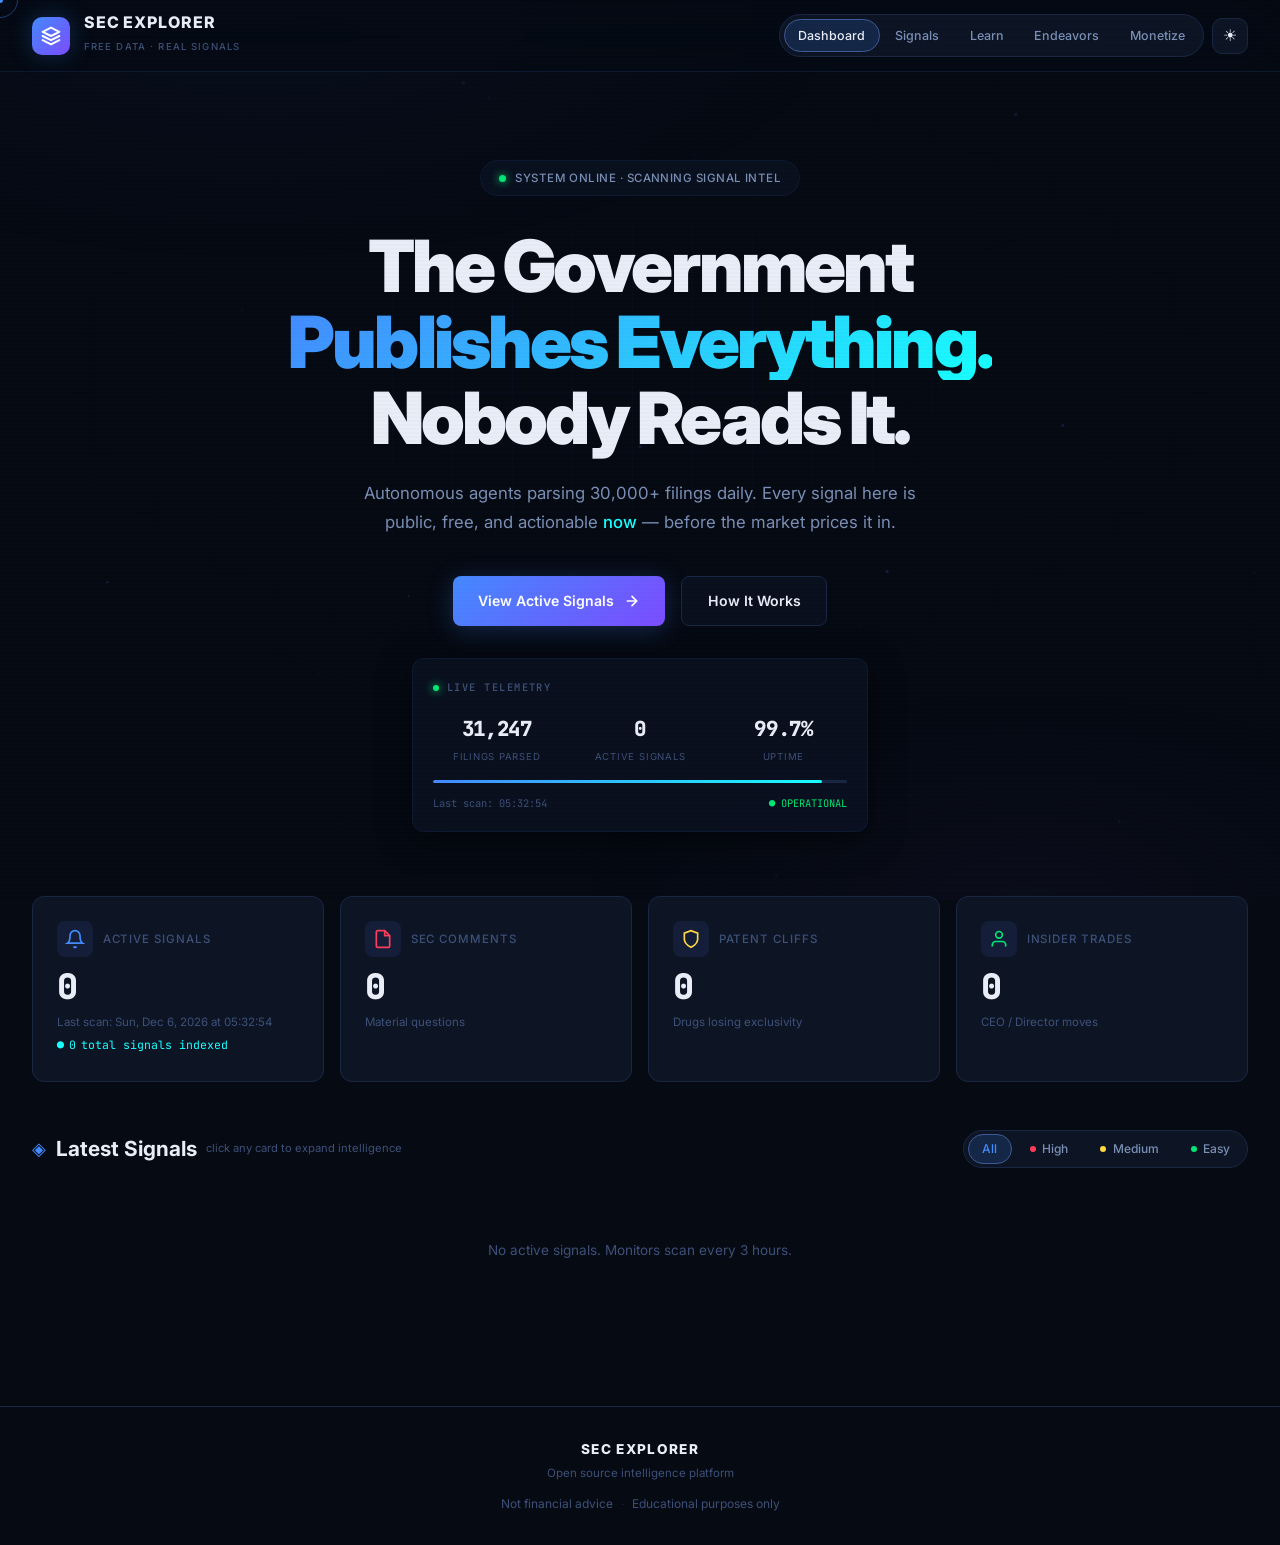
==== commit ce93a3c6: "Deep learn pages, running total, timestamp fix, theme btn, mobile nav, endeavor diagram fix - Create" ====
--- a/index.html
+++ b/index.html
@@ -120,6 +120,7 @@
           </div>
           <div class="stat-value" id="totalSignals">0</div>
           <div class="stat-sub" id="lastUpdate">Initializing...</div>
+          <div class="running-total"><span>●</span> <span id="runningTotalDisplay">0</span> total signals indexed</div>
         </div>
         <div class="stat-card stat-card-2 reveal-up" data-delay="100" data-cursor="hover">
           <div class="stat-glow"></div>
--- a/css/style.css
+++ b/css/style.css
@@ -403,7 +403,7 @@
 .endeavor-card h3 { font-size: 1rem; font-weight: 700; margin-bottom: 0.4rem; }
 .endeavor-card p { font-size: 0.85rem; color: var(--text-secondary); line-height: 1.6; }
 .endeavor-diagram { margin-top: 1rem; padding: 0.75rem; background: var(--bg-surface); border-radius: var(--radius-sm); border: 1px solid var(--border); overflow-x: auto; }
-.endeavor-diagram pre { font-family: 'JetBrains Mono', monospace; font-size: 0.68rem; color: var(--text-muted); line-height: 1.6; white-space: pre; }
+.endeavor-diagram pre { font-family: 'JetBrains Mono', monospace; font-size: 0.68rem; color: var(--accent-cyan); line-height: 1.6; white-space: pre; }
 
 /* ── MONETIZE GRID ─────────────────────────────────────────────── */
 .monetize-grid { display: grid; grid-template-columns: repeat(auto-fit, minmax(260px, 1fr)); gap: 1.25rem; max-width: 1200px; margin: 0 auto; }
@@ -429,6 +429,12 @@
 .about-card h3 { font-size: 1rem; font-weight: 700; margin-bottom: 0.5rem; }
 .about-card p { font-size: 0.85rem; color: var(--text-secondary); line-height: 1.6; }
 .about-card p strong { color: var(--accent-red); }
+
+/* ── DEEP LEARN LINK ───────────────────────────────────────────── */
+.deep-link { display: inline-block; margin-top: 0.75rem; font-size: 0.78rem; font-weight: 600; color: var(--accent-purple); transition: color 0.2s; }
+.deep-link:hover { color: var(--accent-cyan); }
+
+.running-total { display: inline-flex; align-items: center; gap: 0.3rem; font-size: 0.72rem; font-family: 'JetBrains Mono', monospace; color: var(--accent-cyan); }
 
 /* ── FOOTER ────────────────────────────────────────────────────── */
 .footer { margin-top: 4rem; padding: 2rem; border-top: 1px solid var(--border); text-align: center; }
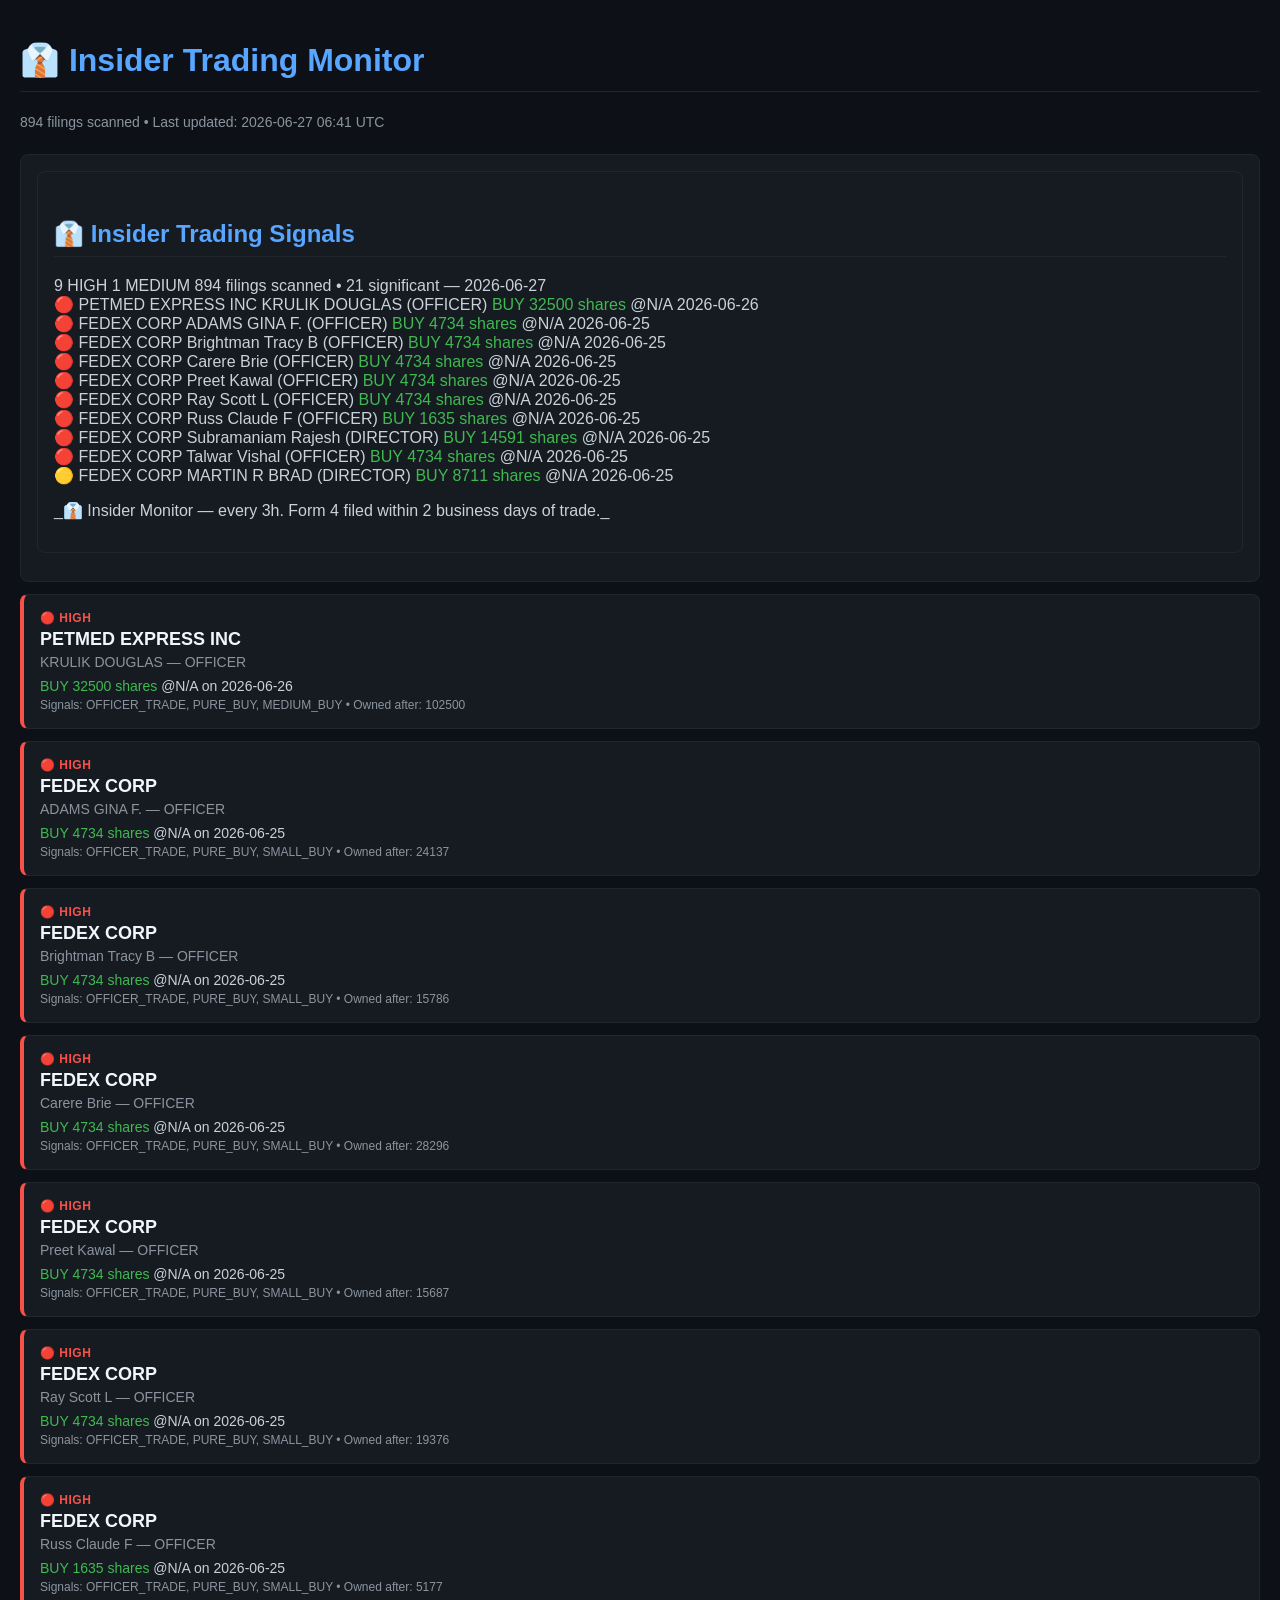
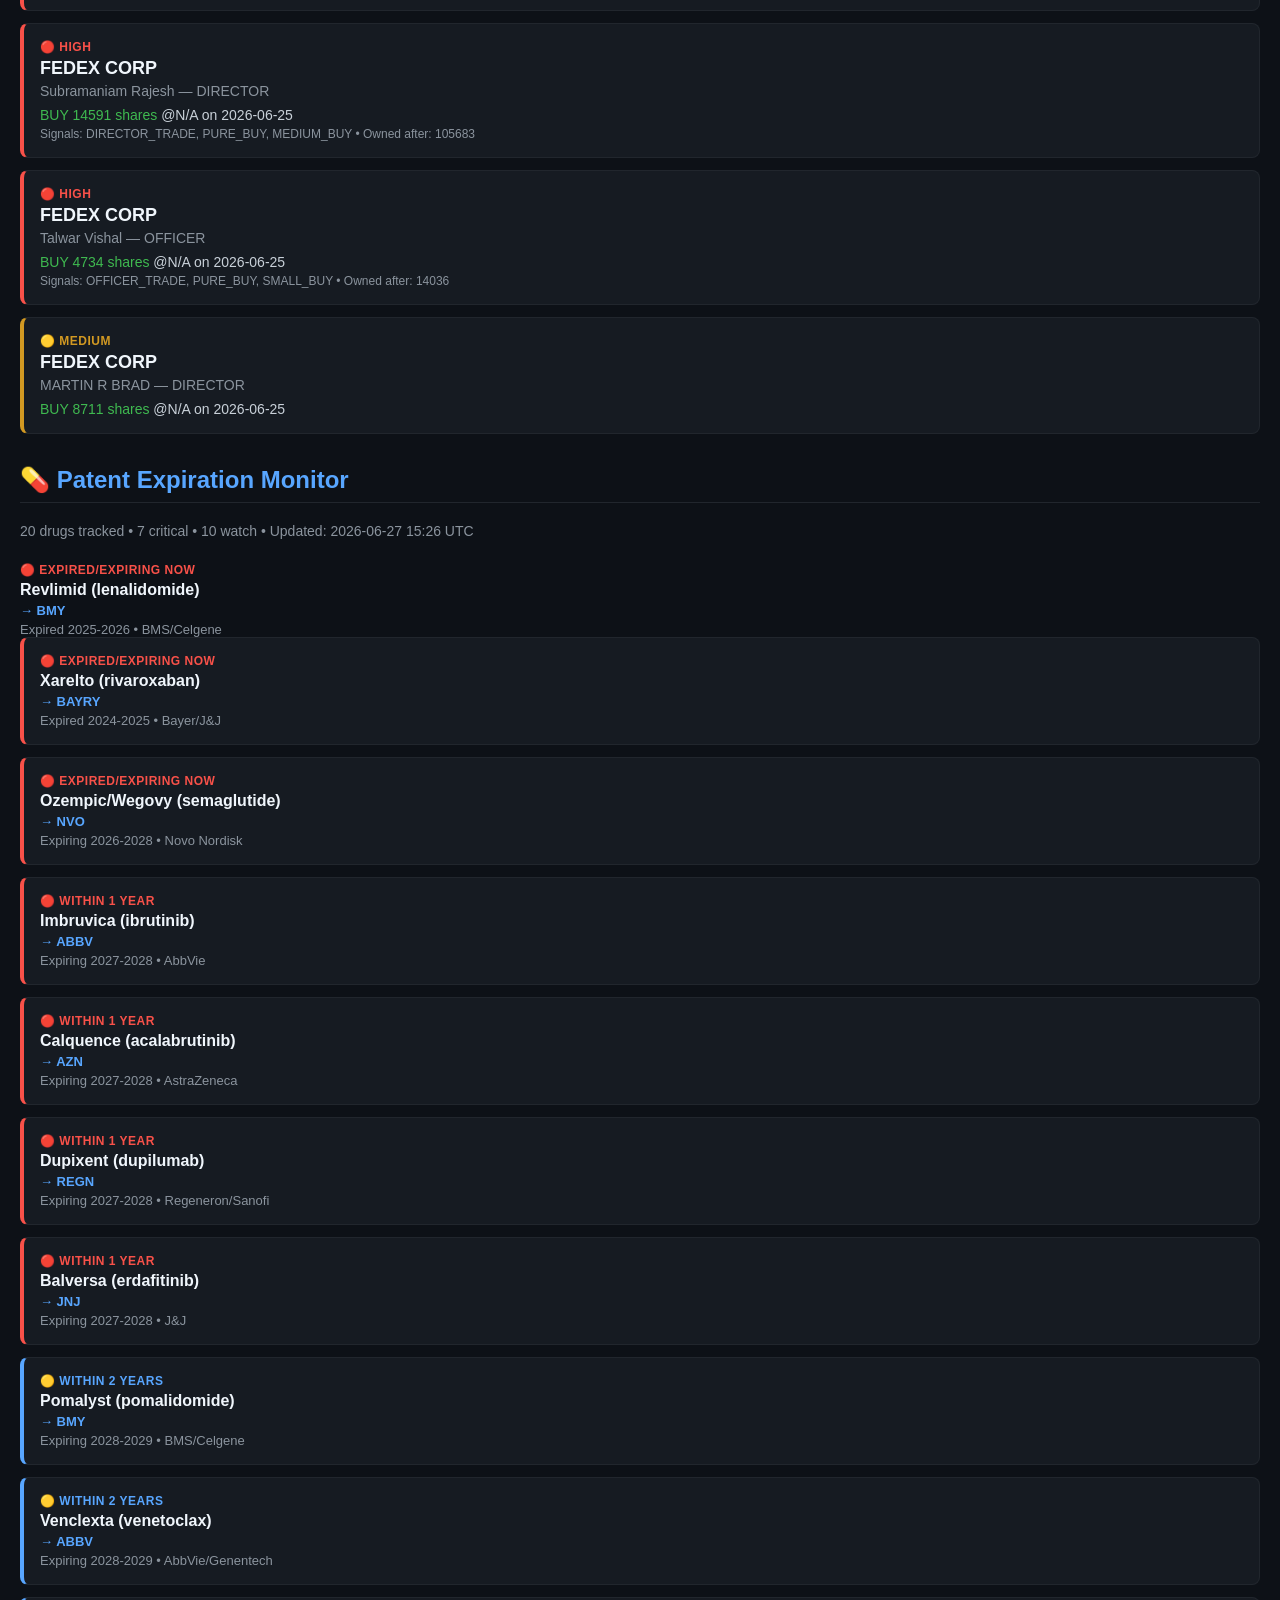
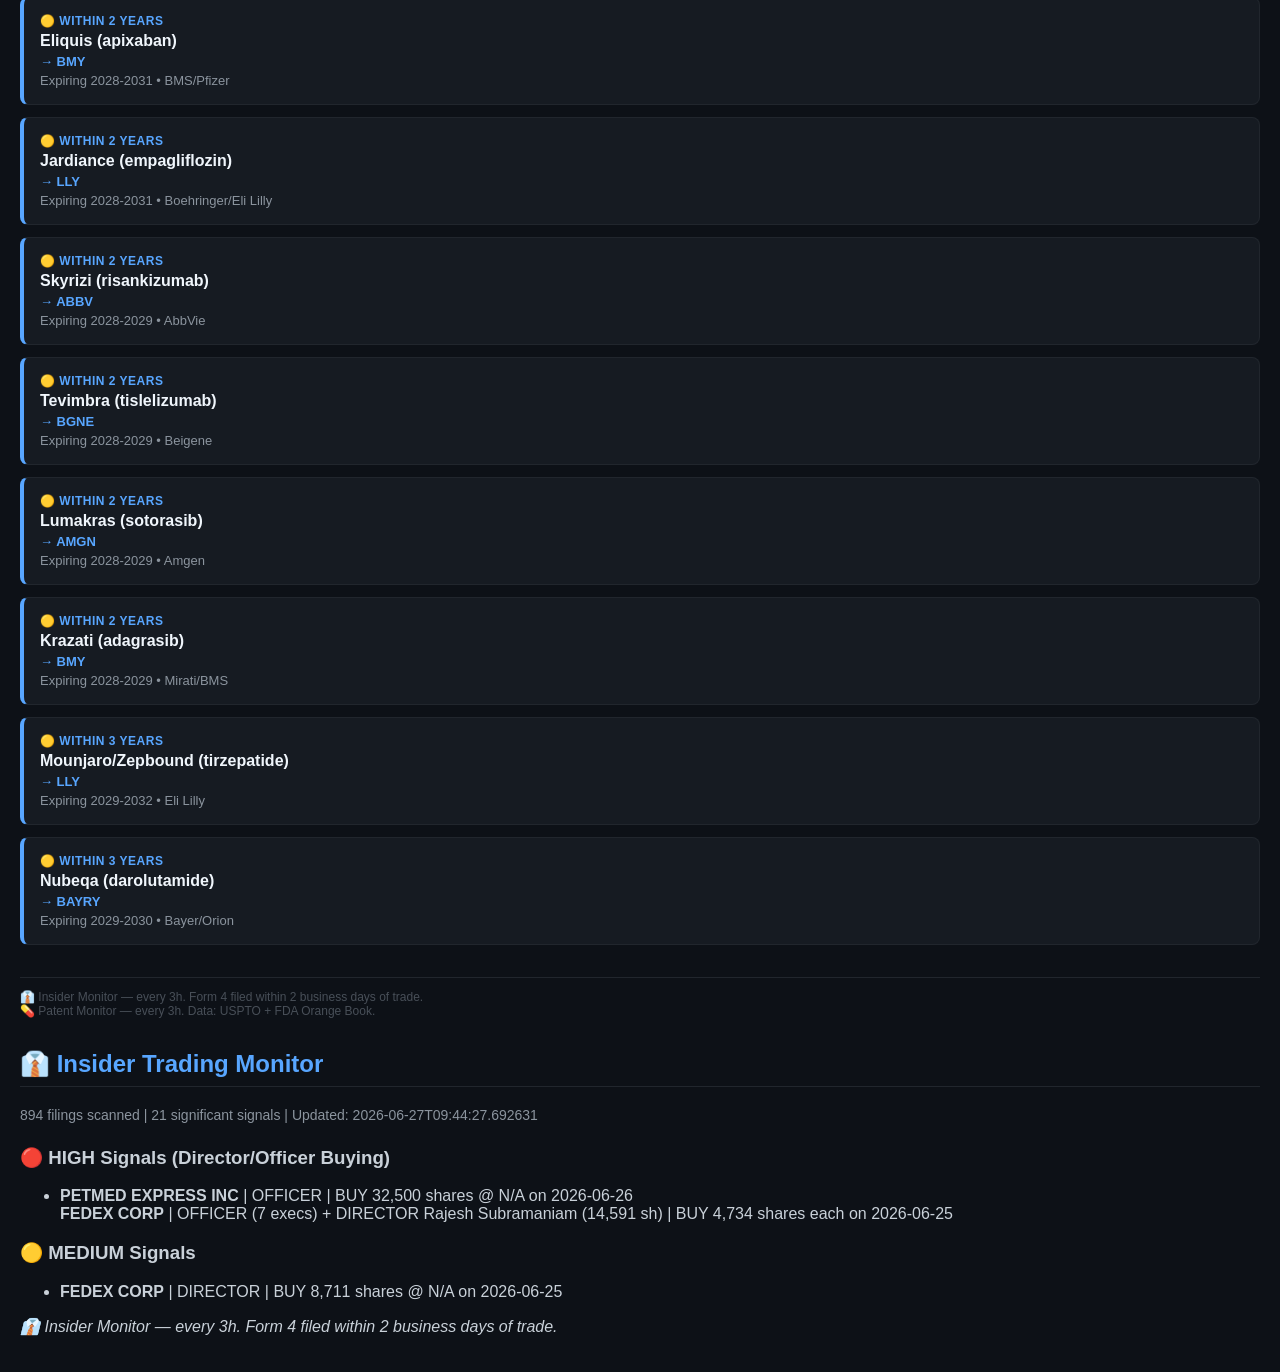
==== commit eb1495dc: "Update patent expiry monitor data - 2026-06-28 23:54" ====
--- a/index.html
+++ b/index.html
@@ -1,286 +1,531 @@
 <!DOCTYPE html>
-<html lang="en" data-theme="dark">
+<html lang="en">
 <head>
-  <meta charset="UTF-8">
-  <meta name="viewport" content="width=device-width, initial-scale=1.0">
-  <title>SEC Explorer — Public Data Signals</title>
-  <meta name="description" content="Free government data, automated monitoring, actionable financial signals">
-  <link rel="preconnect" href="https://fonts.googleapis.com">
-  <link rel="preconnect" href="https://fonts.gstatic.com" crossorigin>
-  <link href="https://fonts.googleapis.com/css2?family=Inter:wght@300;400;500;600;700;800;900&family=JetBrains+Mono:wght@400;500;600&display=swap" rel="stylesheet">
-  <link rel="stylesheet" href="./css/style.css">
+<meta charset="UTF-8">
+<meta name="viewport" content="width=device-width, initial-scale=1.0">
+<title>Insider Trading Monitor</title>
+<style>
+body { font-family: -apple-system, BlinkMacSystemFont, 'Segoe UI', Roboto, sans-serif; background: #0d1117; color: #c9d1d9; margin: 0; padding: 20px; }
+h1 { color: #58a6ff; border-bottom: 1px solid #21262d; padding-bottom: 12px; }
+h2 { color: #58a6ff; margin-top: 32px; border-bottom: 1px solid #21262d; padding-bottom: 8px; }
+.meta { color: #8b949e; font-size: 14px; margin-bottom: 24px; }
+.card { background: #161b22; border: 1px solid #21262d; border-radius: 8px; padding: 16px; margin-bottom: 12px; }
+.card.high { border-left: 4px solid #f85149; }
+.card.medium { border-left: 4px solid #d29922; }
+.card.watch { border-left: 4px solid #58a6ff; }
+.level { font-weight: bold; font-size: 12px; text-transform: uppercase; letter-spacing: 0.5px; }
+.level.high { color: #f85149; }
+.level.medium { color: #d29922; }
+.level.watch { color: #58a6ff; }
+.company { font-size: 18px; font-weight: 600; color: #f0f6fc; margin: 4px 0; }
+.owner { color: #8b949e; font-size: 14px; }
+.tx { margin-top: 8px; font-size: 14px; }
+.buy { color: #3fb950; }
+.sell { color: #f85149; }
+.drug { font-size: 16px; font-weight: 600; color: #f0f6fc; margin: 4px 0; }
+.ticker { font-size: 13px; color: #58a6ff; font-weight: bold; }
+.expiry { font-size: 13px; color: #8b949e; margin-top: 4px; }
+a { color: #58a6ff; text-decoration: none; }
+a:hover { text-decoration: underline; }
+.footer { color: #484f58; font-size: 12px; margin-top: 32px; border-top: 1px solid #21262d; padding-top: 12px; }
+</style>
+
+<script id="patent-expiry-data" type="application/json">{
+  "timestamp": "2026-06-27T18:28:42.375935",
+  "status": "found",
+  "total_tracked": 20,
+  "critical_count": 7,
+  "watch_count": 10,
+  "critical": [
+    {
+      "drug": "lenalidomide",
+      "brand": "Revlimid",
+      "company": "BMS/Celgene",
+      "ticker": "BMY",
+      "expiry_window": "2025-2026",
+      "years_until_expiry": -1,
+      "urgency": "EXPIRED/EXPIRING NOW",
+      "score": 10
+    },
+    {
+      "drug": "rivaroxaban",
+      "brand": "Xarelto",
+      "company": "Bayer/J&J",
+      "ticker": "BAYRY",
+      "expiry_window": "2024-2025",
+      "years_until_expiry": -2,
+      "urgency": "EXPIRED/EXPIRING NOW",
+      "score": 10
+    },
+    {
+      "drug": "semaglutide",
+      "brand": "Ozempic/Wegovy",
+      "company": "Novo Nordisk",
+      "ticker": "NVO",
+      "expiry_window": "2026-2028",
+      "years_until_expiry": 0,
+      "urgency": "EXPIRED/EXPIRING NOW",
+      "score": 10
+    },
+    {
+      "drug": "ibrutinib",
+      "brand": "Imbruvica",
+      "company": "AbbVie/AbbVie",
+      "ticker": "ABBV",
+      "expiry_window": "2027-2028",
+      "years_until_expiry": 1,
+      "urgency": "WITHIN 1 YEAR",
+      "score": 8
+    },
+    {
+      "drug": "acalabrutinib",
+      "brand": "Calquence",
+      "company": "AstraZeneca",
+      "ticker": "AZN",
+      "expiry_window": "2027-2028",
+      "years_until_expiry": 1,
+      "urgency": "WITHIN 1 YEAR",
+      "score": 8
+    },
+    {
+      "drug": "dupilumab",
+      "brand": "Dupixent",
+      "company": "Regeneron/Sanofi",
+      "ticker": "REGN",
+      "expiry_window": "2027-2028",
+      "years_until_expiry": 1,
+      "urgency": "WITHIN 1 YEAR",
+      "score": 8
+    },
+    {
+      "drug": "erdafitinib",
+      "brand": "Balversa",
+      "company": "J&J",
+      "ticker": "JNJ",
+      "expiry_window": "2027-2028",
+      "years_until_expiry": 1,
+      "urgency": "WITHIN 1 YEAR",
+      "score": 8
+    }
+  ],
+  "watch": [
+    {
+      "drug": "pomalidomide",
+      "brand": "Pomalyst",
+      "company": "BMS/Celgene",
+      "ticker": "BMY",
+      "expiry_window": "2028-2029",
+      "years_until_expiry": 2,
+      "urgency": "WITHIN 2 YEARS",
+      "score": 6
+    },
+    {
+      "drug": "venetoclax",
+      "brand": "Venclexta",
+      "company": "AbbVie/Genentech",
+      "ticker": "ABBV",
+      "expiry_window": "2028-2029",
+      "years_until_expiry": 2,
+      "urgency": "WITHIN 2 YEARS",
+      "score": 6
+    },
+    {
+      "drug": "apixaban",
+      "brand": "Eliquis",
+      "company": "BMS/Pfizer",
+      "ticker": "BMY",
+      "expiry_window": "2028-2031",
+      "years_until_expiry": 2,
+      "urgency": "WITHIN 2 YEARS",
+      "score": 6
+    },
+    {
+      "drug": "empagliflozin",
+      "brand": "Jardiance",
+      "company": "Boehringer/Eli Lilly",
+      "ticker": "LLY",
+      "expiry_window": "2028-2031",
+      "years_until_expiry": 2,
+      "urgency": "WITHIN 2 YEARS",
+      "score": 6
+    },
+    {
+      "drug": "risankizumab",
+      "brand": "Skyrizi",
+      "company": "AbbVie",
+      "ticker": "ABBV",
+      "expiry_window": "2028-2029",
+      "years_until_expiry": 2,
+      "urgency": "WITHIN 2 YEARS",
+      "score": 6
+    },
+    {
+      "drug": "tislelizumab",
+      "brand": "Tevimbra",
+      "company": "Beigene",
+      "ticker": "BGNE",
+      "expiry_window": "2028-2029",
+      "years_until_expiry": 2,
+      "urgency": "WITHIN 2 YEARS",
+      "score": 6
+    },
+    {
+      "drug": "sotorasib",
+      "brand": "Lumakras",
+      "company": "Amgen",
+      "ticker": "AMGN",
+      "expiry_window": "2028-2029",
+      "years_until_expiry": 2,
+      "urgency": "WITHIN 2 YEARS",
+      "score": 6
+    },
+    {
+      "drug": "adagrasib",
+      "brand": "Krazati",
+      "company": "Mirati/BMS",
+      "ticker": "BMY",
+      "expiry_window": "2028-2029",
+      "years_until_expiry": 2,
+      "urgency": "WITHIN 2 YEARS",
+      "score": 6
+    },
+    {
+      "drug": "tirzepatide",
+      "brand": "Mounjaro/Zepbound",
+      "company": "Eli Lilly",
+      "ticker": "LLY",
+      "expiry_window": "2029-2032",
+      "years_until_expiry": 3,
+      "urgency": "WITHIN 3 YEARS",
+      "score": 4
+    },
+    {
+      "drug": "darolutamide",
+      "brand": "Nubeqa",
+      "company": "Bayer/Orion",
+      "ticker": "BAYRY",
+      "expiry_window": "2029-2030",
+      "years_until_expiry": 3,
+      "urgency": "WITHIN 3 YEARS",
+      "score": 4
+    }
+  ]
+}</script>
+<script>window.INSIDER_DATA = {"insider": {"timestamp": "2026-06-27T12:47:57.205040", "total_scanned": 894, "significant": 21, "high_count": 9, "medium_count": 1, "clusters": {"FEDEX CORP": 9}}};</script>
 </head>
+<!-- SEC-MONITOR: status=no_new_filings updated=2026-06-28T17:46:12.182750 filings=0 -->
 <body>
-  <div class="cursor-dot" id="cursorDot"></div>
-  <div class="cursor-ring" id="cursorRing"></div>
-  <canvas id="particleCanvas"></canvas>
-  <div class="scanlines"></div>
-
-  <header class="header" id="mainHeader">
-    <div class="header-inner">
-      <div class="logo" onclick="T.show('home')" data-cursor="hover">
-        <div class="logo-icon">
-          <svg width="20" height="20" viewBox="0 0 24 24" fill="none" stroke="white" stroke-width="2.5" stroke-linecap="round" stroke-linejoin="round"><path d="M12 2L2 7l10 5 10-5-10-5z"/><path d="M2 17l10 5 10-5"/><path d="M2 12l10 5 10-5"/></svg>
-        </div>
-        <div class="logo-text">
-          <h1>SEC EXPLORER</h1>
-          <span class="logo-tagline">FREE DATA · REAL SIGNALS</span>
-        </div>
-      </div>
-      <div class="header-right">
-        <nav class="nav" id="mainNav">
-          <a href="#home" class="nav-link active" data-page="home" data-cursor="hover"><span class="nav-label">Dashboard</span></a>
-          <a href="#signals" class="nav-link" data-page="signals" data-cursor="hover"><span class="nav-label">Signals</span></a>
-          <a href="#learn" class="nav-link" data-page="learn" data-cursor="hover"><span class="nav-label">Learn</span></a>
-          <a href="#endeavors" class="nav-link" data-page="endeavors" data-cursor="hover"><span class="nav-label">Endeavors</span></a>
-          <a href="#monetize" class="nav-link" data-page="monetize" data-cursor="hover"><span class="nav-label">Monetize</span></a>
-        </nav>
-        <button class="theme-btn" id="themeBtn" data-cursor="hover"><span>◐</span></button>
-        <button class="mobile-menu-btn" id="mobileMenuBtn" data-cursor="hover" aria-label="Menu">
-          <svg width="20" height="20" viewBox="0 0 24 24" fill="none" stroke="currentColor" stroke-width="2" stroke-linecap="round"><line x1="3" y1="6" x2="21" y2="6"/><line x1="3" y1="12" x2="21" y2="12"/><line x1="3" y1="18" x2="21" y2="18"/></svg>
-        </button>
-      </div>
-    </div>
-    <div class="mobile-nav" id="mobileNav">
-      <a href="#home" class="mobile-nav-link" data-page="home">Dashboard</a>
-      <a href="#signals" class="mobile-nav-link" data-page="signals">Signals</a>
-      <a href="#learn" class="mobile-nav-link" data-page="learn">Learn</a>
-      <a href="#endeavors" class="mobile-nav-link" data-page="endeavors">Endeavors</a>
-      <a href="#monetize" class="mobile-nav-link" data-page="monetize">Monetize</a>
-    </div>
-  </header>
-
-  <main class="container">
-
-    <!-- HOME -->
-    <section id="home" class="page active">
-      <div class="hero" id="hero">
-        <div class="hero-grid-bg"></div>
-        <div class="hero-content">
-          <div class="hero-badge reveal-up" data-delay="0">
-            <span class="live-dot"></span>
-            <span class="badge-text">SYSTEM ONLINE · SCANNING SIGNAL INTEL</span>
-          </div>
-          <h2 class="hero-title reveal-up" data-delay="150">
-            <span class="title-line">The Government</span>
-            <span class="title-line gradient-text">Publishes Everything.</span>
-            <span class="title-line">Nobody Reads It.</span>
-          </h2>
-          <p class="hero-subtitle reveal-up" data-delay="300">
-            Autonomous agents parsing 30,000+ filings daily. Every signal here is public, free, and actionable <em>now</em> — before the market prices it in.
-          </p>
-          <div class="hero-cta reveal-up" data-delay="450">
-            <a href="#signals" class="btn btn-primary btn-glow" data-page="signals" data-cursor="hover">
-              <span>View Active Signals</span>
-              <svg width="16" height="16" viewBox="0 0 24 24" fill="none" stroke="currentColor" stroke-width="2.5" stroke-linecap="round"><path d="M5 12h14M12 5l7 7-7 7"/></svg>
-            </a>
-            <a href="#learn" class="btn btn-ghost" data-page="learn" data-cursor="hover">
-              <span>How It Works</span>
-            </a>
-          </div>
-        </div>
-        <!-- HUD — in-flow, not absolute -->
-        <div class="hero-hud">
-          <div class="hud-panel reveal-up" data-delay="600">
-            <div class="hud-header">
-              <span class="hud-dot"></span>
-              <span class="hud-title">LIVE TELEMETRY</span>
-            </div>
-            <div class="hud-stats">
-              <div class="hud-stat">
-                <span class="hud-value" id="hudFilings">31,247</span>
-                <span class="hud-label">Filings Parsed</span>
-              </div>
-              <div class="hud-stat">
-                <span class="hud-value" id="hudSignals">0</span>
-                <span class="hud-label">Active Signals</span>
-              </div>
-              <div class="hud-stat">
-                <span class="hud-value" id="hudUptime">99.7%</span>
-                <span class="hud-label">Uptime</span>
-              </div>
-            </div>
-            <div class="hud-bar"><div class="hud-bar-fill" id="hudBar"></div></div>
-            <div class="hud-footer">
-              <span>Last scan: <span id="hudLastScan">--:--:--</span></span>
-              <span class="hud-status">● OPERATIONAL</span>
-            </div>
-          </div>
-        </div>
-      </div>
-
-      <div class="stats-bar">
-        <div class="stat-card stat-card-1 reveal-up" data-delay="0" data-cursor="hover">
-          <div class="stat-glow"></div>
-          <div class="stat-header">
-            <div class="stat-icon-wrap">
-              <svg width="20" height="20" viewBox="0 0 24 24" fill="none" stroke="var(--accent-blue)" stroke-width="2"><path d="M18 8A6 6 0 0 0 6 8c0 7-3 9-3 9h18s-3-2-3-9"/><path d="M13.73 21a2 2 0 0 1-3.46 0"/></svg>
-            </div>
-            <span class="stat-label">Active Signals</span>
-          </div>
-          <div class="stat-value" id="totalSignals">0</div>
-          <div class="stat-sub" id="lastUpdate">Initializing...</div>
-          <div class="running-total"><span>●</span> <span id="runningTotalDisplay">0</span> total signals indexed</div>
-        </div>
-        <div class="stat-card stat-card-2 reveal-up" data-delay="100" data-cursor="hover">
-          <div class="stat-glow"></div>
-          <div class="stat-header">
-            <div class="stat-icon-wrap">
-              <svg width="20" height="20" viewBox="0 0 24 24" fill="none" stroke="var(--accent-red)" stroke-width="2"><path d="M14 2H6a2 2 0 0 0-2 2v16a2 2 0 0 0 2 2h12a2 2 0 0 0 2-2V8z"/><polyline points="14 2 14 8 20 8"/></svg>
-            </div>
-            <span class="stat-label">SEC Comments</span>
-          </div>
-          <div class="stat-value" id="secCount">0</div>
-          <div class="stat-sub">Material questions</div>
-        </div>
-        <div class="stat-card stat-card-3 reveal-up" data-delay="200" data-cursor="hover">
-          <div class="stat-glow"></div>
-          <div class="stat-header">
-            <div class="stat-icon-wrap">
-              <svg width="20" height="20" viewBox="0 0 24 24" fill="none" stroke="var(--accent-yellow)" stroke-width="2"><path d="M12 22s8-4 8-10V5l-8-3-8 3v7c0 6 8 10 8 10z"/></svg>
-            </div>
-            <span class="stat-label">Patent Cliffs</span>
-          </div>
-          <div class="stat-value" id="patentCount">0</div>
-          <div class="stat-sub">Drugs losing exclusivity</div>
-        </div>
-        <div class="stat-card stat-card-4 reveal-up" data-delay="300" data-cursor="hover">
-          <div class="stat-glow"></div>
-          <div class="stat-header">
-            <div class="stat-icon-wrap">
-              <svg width="20" height="20" viewBox="0 0 24 24" fill="none" stroke="var(--accent-green)" stroke-width="2"><path d="M20 21v-2a4 4 0 0 0-4-4H8a4 4 0 0 0-4 4v2"/><circle cx="12" cy="7" r="4"/></svg>
-            </div>
-            <span class="stat-label">Insider Trades</span>
-          </div>
-          <div class="stat-value" id="insiderCount">0</div>
-          <div class="stat-sub">CEO / Director moves</div>
-        </div>
-      </div>
-
-      <div class="section-header reveal-up">
-        <div class="section-title-group">
-          <span class="section-icon">◈</span>
-          <h3 class="section-title">Latest Signals</h3>
-          <span class="section-hint">click any card to expand intelligence</span>
-        </div>
-        <div class="filters">
-          <button class="filter-btn active" data-filter="all" data-cursor="hover"><span>All</span></button>
-          <button class="filter-btn" data-filter="high" data-cursor="hover"><span class="filter-dot high"></span>High</button>
-          <button class="filter-btn" data-filter="medium" data-cursor="hover"><span class="filter-dot medium"></span>Medium</button>
-          <button class="filter-btn" data-filter="easy" data-cursor="hover"><span class="filter-dot easy"></span>Easy</button>
-        </div>
-      </div>
-      <div class="signals-grid" id="signalsGrid">
-        <div class="loading-state">
-          <div class="loading-ring"></div>
-          <span>Establishing connection...</span>
-        </div>
-      </div>
-    </section>
-
-    <!-- SIGNALS -->
-    <section id="signals" class="page">
-      <div class="page-header">
-        <h2 class="page-title reveal-up"><span class="title-accent">◈</span> Signal Intelligence</h2>
-        <p class="page-subtitle reveal-up" data-delay="100">All active signals across monitored data streams</p>
-      </div>
-      <div class="signal-category reveal-up" data-delay="0">
-        <div class="category-header">
-          <span class="category-dot red"></span>
-          <h3>SEC Comment Letters</h3>
-          <span class="category-count" id="secCatCount">0</span>
-        </div>
-        <div class="signals-grid" id="secGrid"></div>
-      </div>
-      <div class="signal-category reveal-up" data-delay="100">
-        <div class="category-header">
-          <span class="category-dot yellow"></span>
-          <h3>Patent Expirations</h3>
-          <span class="category-count" id="patCatCount">0</span>
-        </div>
-        <div class="signals-grid" id="patentGrid"></div>
-      </div>
-      <div class="signal-category reveal-up" data-delay="200">
-        <div class="category-header">
-          <span class="category-dot green"></span>
-          <h3>Insider Trading</h3>
-          <span class="category-count" id="insCatCount">0</span>
-        </div>
-        <div class="signals-grid" id="insiderGrid"></div>
-      </div>
-    </section>
-
-    <!-- LEARN -->
-    <section id="learn" class="page">
-      <div class="page-header">
-        <h2 class="page-title reveal-up"><span class="title-accent">◈</span> Intelligence Briefing</h2>
-        <p class="page-subtitle reveal-up" data-delay="100">Tap <span class="tooltip-demo">?</span> on any term for instant definition</p>
-      </div>
-      <div class="learn-grid" id="learnGrid"></div>
-    </section>
-
-    <!-- ENDEAVORS -->
-    <section id="endeavors" class="page">
-      <div class="page-header">
-        <h2 class="page-title reveal-up"><span class="title-accent">&#9670;</span> Active Operations</h2>
-        <p class="page-subtitle reveal-up" data-delay="100">Current and upcoming intelligence pipelines</p>
-      </div>
-      <div class="endeavors-grid" id="endeavorsGrid"></div>
-    </section>
-
-    <!-- MONETIZE -->
-    <section id="monetize" class="page">
-      <div class="page-header">
-        <h2 class="page-title reveal-up"><span class="title-accent">◈</span> Access Tiers</h2>
-        <p class="page-subtitle reveal-up" data-delay="100">Choose your level of signal intelligence</p>
-      </div>
-      <div class="monetize-grid" id="monetizeGrid"></div>
-    </section>
-
-    <!-- ABOUT -->
-    <section id="about" class="page">
-      <div class="page-header">
-        <h2 class="page-title reveal-up"><span class="title-accent">&#9670;</span> System Info</h2>
-      </div>
-      <div class="about-grid">
-        <div class="about-card reveal-up" data-delay="0" data-cursor="hover">
-          <div class="about-icon">⚙</div>
-          <h3>Architecture</h3>
-          <p>Autonomous scripts fetch the SEC's public filing index, filter noise, download actual filings, score them for materiality, and surface the signals that matter.</p>
-        </div>
-        <div class="about-card reveal-up" data-delay="100" data-cursor="hover">
-          <div class="about-icon">◈</div>
-          <h3>Why Free</h3>
-          <p>This data is public. Everyone <em>could</em> read it. Almost nobody does because it's buried in messy government index files. We automated the boring part.</p>
-        </div>
-        <div class="about-card reveal-up" data-delay="200" data-cursor="hover">
-          <div class="about-icon">⟐</div>
-          <h3>Roadmap</h3>
-          <p>8-K material events, 13D activist filings, FDA drug approvals, CFTC commitment of traders, BLS economic data, Census construction spending — new source every week.</p>
-        </div>
-        <div class="about-card about-card-warn reveal-up" data-delay="300" data-cursor="hover">
-          <div class="about-icon">⚠</div>
-          <h3>Risk Disclaimer</h3><p>This is research and education, NOT financial advice. Every signal has a chance of failure. <strong>Never invest more than you can afford to lose. Always use stop-losses. Always do your own research.</strong></p>
-        </div>
-      </div>
-    </section>
-  </main>
-
-  <footer class="footer">
-    <div class="footer-inner">
-      <div class="footer-brand">
-        <span class="footer-logo">SEC EXPLORER</span>
-        <span class="footer-tagline">Open source intelligence platform</span>
-      </div>
-      <div class="footer-links">
-        <span>Not financial advice</span>
-        <span class="footer-sep">·</span>
-        <span>Educational purposes only</span>
-      </div>
-    </div>
-  </footer>
-
-  <div class="tooltip-popup" id="tooltipPopup"></div>
-  <script src="./js/app.js"></script>
+<h1>👔 Insider Trading Monitor</h1>
+<div class="meta">894 filings scanned • Last updated: 2026-06-27 06:41 UTC</div>
+
+<div class="card insider-card"><div class="card insider-card">
+  <h2>👔 Insider Trading Signals</h2>
+  <div class="insider-meta">
+    <span class="badge badge-high">9 HIGH</span>
+    <span class="badge badge-medium">1 MEDIUM</span>
+    <span class="insider-scanned">894 filings scanned • 21 significant — 2026-06-27</span>
+  </div>
+  <div class="insider-list">
+    <div class="insider-row high">
+      <span class="insider-emoji">🔴</span>
+      <span class="insider-company">PETMED EXPRESS INC</span>
+      <span class="insider-owner">KRULIK DOUGLAS (OFFICER)</span>
+      <span class="insider-action buy">BUY 32500 shares</span>
+      <span class="insider-price">@N/A</span>
+      <span class="insider-date">2026-06-26</span>
+    </div>
+    <div class="insider-row high">
+      <span class="insider-emoji">🔴</span>
+      <span class="insider-company">FEDEX CORP</span>
+      <span class="insider-owner">ADAMS GINA F. (OFFICER)</span>
+      <span class="insider-action buy">BUY 4734 shares</span>
+      <span class="insider-price">@N/A</span>
+      <span class="insider-date">2026-06-25</span>
+    </div>
+    <div class="insider-row high">
+      <span class="insider-emoji">🔴</span>
+      <span class="insider-company">FEDEX CORP</span>
+      <span class="insider-owner">Brightman Tracy B (OFFICER)</span>
+      <span class="insider-action buy">BUY 4734 shares</span>
+      <span class="insider-price">@N/A</span>
+      <span class="insider-date">2026-06-25</span>
+    </div>
+    <div class="insider-row high">
+      <span class="insider-emoji">🔴</span>
+      <span class="insider-company">FEDEX CORP</span>
+      <span class="insider-owner">Carere Brie (OFFICER)</span>
+      <span class="insider-action buy">BUY 4734 shares</span>
+      <span class="insider-price">@N/A</span>
+      <span class="insider-date">2026-06-25</span>
+    </div>
+    <div class="insider-row high">
+      <span class="insider-emoji">🔴</span>
+      <span class="insider-company">FEDEX CORP</span>
+      <span class="insider-owner">Preet Kawal (OFFICER)</span>
+      <span class="insider-action buy">BUY 4734 shares</span>
+      <span class="insider-price">@N/A</span>
+      <span class="insider-date">2026-06-25</span>
+    </div>
+    <div class="insider-row high">
+      <span class="insider-emoji">🔴</span>
+      <span class="insider-company">FEDEX CORP</span>
+      <span class="insider-owner">Ray Scott L (OFFICER)</span>
+      <span class="insider-action buy">BUY 4734 shares</span>
+      <span class="insider-price">@N/A</span>
+      <span class="insider-date">2026-06-25</span>
+    </div>
+    <div class="insider-row high">
+      <span class="insider-emoji">🔴</span>
+      <span class="insider-company">FEDEX CORP</span>
+      <span class="insider-owner">Russ Claude F (OFFICER)</span>
+      <span class="insider-action buy">BUY 1635 shares</span>
+      <span class="insider-price">@N/A</span>
+      <span class="insider-date">2026-06-25</span>
+    </div>
+    <div class="insider-row high">
+      <span class="insider-emoji">🔴</span>
+      <span class="insider-company">FEDEX CORP</span>
+      <span class="insider-owner">Subramaniam Rajesh (DIRECTOR)</span>
+      <span class="insider-action buy">BUY 14591 shares</span>
+      <span class="insider-price">@N/A</span>
+      <span class="insider-date">2026-06-25</span>
+    </div>
+    <div class="insider-row high">
+      <span class="insider-emoji">🔴</span>
+      <span class="insider-company">FEDEX CORP</span>
+      <span class="insider-owner">Talwar Vishal (OFFICER)</span>
+      <span class="insider-action buy">BUY 4734 shares</span>
+      <span class="insider-price">@N/A</span>
+      <span class="insider-date">2026-06-25</span>
+    </div>
+    <div class="insider-row medium">
+      <span class="insider-emoji">🟡</span>
+      <span class="insider-company">FEDEX CORP</span>
+      <span class="insider-owner">MARTIN R BRAD (DIRECTOR)</span>
+      <span class="insider-action buy">BUY 8711 shares</span>
+      <span class="insider-price">@N/A</span>
+      <span class="insider-date">2026-06-25</span>
+    </div>
+  </div>
+  <p class="insider-footer">_👔 Insider Monitor — every 3h. Form 4 filed within 2 business days of trade._</p>
+</div></div>
+
+<div class="card high">
+<div class="level high">🔴 HIGH</div>
+<div class="company">PETMED EXPRESS INC</div>
+<div class="owner">KRULIK DOUGLAS — OFFICER</div>
+<div class="tx"><span class="buy">BUY 32500 shares</span> @N/A on 2026-06-26</div>
+<div style="font-size:12px;color:#8b949e;margin-top:4px;">Signals: OFFICER_TRADE, PURE_BUY, MEDIUM_BUY • Owned after: 102500</div>
+</div>
+
+<div class="card high">
+<div class="level high">🔴 HIGH</div>
+<div class="company">FEDEX CORP</div>
+<div class="owner">ADAMS GINA F. — OFFICER</div>
+<div class="tx"><span class="buy">BUY 4734 shares</span> @N/A on 2026-06-25</div>
+<div style="font-size:12px;color:#8b949e;margin-top:4px;">Signals: OFFICER_TRADE, PURE_BUY, SMALL_BUY • Owned after: 24137</div>
+</div>
+
+<div class="card high">
+<div class="level high">🔴 HIGH</div>
+<div class="company">FEDEX CORP</div>
+<div class="owner">Brightman Tracy B — OFFICER</div>
+<div class="tx"><span class="buy">BUY 4734 shares</span> @N/A on 2026-06-25</div>
+<div style="font-size:12px;color:#8b949e;margin-top:4px;">Signals: OFFICER_TRADE, PURE_BUY, SMALL_BUY • Owned after: 15786</div>
+</div>
+
+<div class="card high">
+<div class="level high">🔴 HIGH</div>
+<div class="company">FEDEX CORP</div>
+<div class="owner">Carere Brie — OFFICER</div>
+<div class="tx"><span class="buy">BUY 4734 shares</span> @N/A on 2026-06-25</div>
+<div style="font-size:12px;color:#8b949e;margin-top:4px;">Signals: OFFICER_TRADE, PURE_BUY, SMALL_BUY • Owned after: 28296</div>
+</div>
+
+<div class="card high">
+<div class="level high">🔴 HIGH</div>
+<div class="company">FEDEX CORP</div>
+<div class="owner">Preet Kawal — OFFICER</div>
+<div class="tx"><span class="buy">BUY 4734 shares</span> @N/A on 2026-06-25</div>
+<div style="font-size:12px;color:#8b949e;margin-top:4px;">Signals: OFFICER_TRADE, PURE_BUY, SMALL_BUY • Owned after: 15687</div>
+</div>
+
+<div class="card high">
+<div class="level high">🔴 HIGH</div>
+<div class="company">FEDEX CORP</div>
+<div class="owner">Ray Scott L — OFFICER</div>
+<div class="tx"><span class="buy">BUY 4734 shares</span> @N/A on 2026-06-25</div>
+<div style="font-size:12px;color:#8b949e;margin-top:4px;">Signals: OFFICER_TRADE, PURE_BUY, SMALL_BUY • Owned after: 19376</div>
+</div>
+
+<div class="card high">
+<div class="level high">🔴 HIGH</div>
+<div class="company">FEDEX CORP</div>
+<div class="owner">Russ Claude F — OFFICER</div>
+<div class="tx"><span class="buy">BUY 1635 shares</span> @N/A on 2026-06-25</div>
+<div style="font-size:12px;color:#8b949e;margin-top:4px;">Signals: OFFICER_TRADE, PURE_BUY, SMALL_BUY • Owned after: 5177</div>
+</div>
+
+<div class="card high">
+<div class="level high">🔴 HIGH</div>
+<div class="company">FEDEX CORP</div>
+<div class="owner">Subramaniam Rajesh — DIRECTOR</div>
+<div class="tx"><span class="buy">BUY 14591 shares</span> @N/A on 2026-06-25</div>
+<div style="font-size:12px;color:#8b949e;margin-top:4px;">Signals: DIRECTOR_TRADE, PURE_BUY, MEDIUM_BUY • Owned after: 105683</div>
+</div>
+
+<div class="card high">
+<div class="level high">🔴 HIGH</div>
+<div class="company">FEDEX CORP</div>
+<div class="owner">Talwar Vishal — OFFICER</div>
+<div class="tx"><span class="buy">BUY 4734 shares</span> @N/A on 2026-06-25</div>
+<div style="font-size:12px;color:#8b949e;margin-top:4px;">Signals: OFFICER_TRADE, PURE_BUY, SMALL_BUY • Owned after: 14036</div>
+</div>
+
+<div class="card medium">
+<div class="level medium">🟡 MEDIUM</div>
+<div class="company">FEDEX CORP</div>
+<div class="owner">MARTIN R BRAD — DIRECTOR</div>
+<div class="tx"><span class="buy">BUY 8711 shares</span> @N/A on 2026-06-25</div>
+</div>
+
+<h2>💊 Patent Expiration Monitor</h2>
+<div class="meta">20 drugs tracked • 7 critical • 10 watch • Updated: 2026-06-27 15:26 UTC</div>
+<div class="level high">🔴 EXPIRED/EXPIRING NOW</div>
+<div class="drug">Revlimid (lenalidomide)</div>
+<div class="ticker">→ BMY</div>
+<div class="expiry">Expired 2025-2026 • BMS/Celgene</div>
+</div>
+
+<div class="card high">
+<div class="level high">🔴 EXPIRED/EXPIRING NOW</div>
+<div class="drug">Xarelto (rivaroxaban)</div>
+<div class="ticker">→ BAYRY</div>
+<div class="expiry">Expired 2024-2025 • Bayer/J&J</div>
+</div>
+
+<div class="card high">
+<div class="level high">🔴 EXPIRED/EXPIRING NOW</div>
+<div class="drug">Ozempic/Wegovy (semaglutide)</div>
+<div class="ticker">→ NVO</div>
+<div class="expiry">Expiring 2026-2028 • Novo Nordisk</div>
+</div>
+
+<div class="card high">
+<div class="level high">🔴 WITHIN 1 YEAR</div>
+<div class="drug">Imbruvica (ibrutinib)</div>
+<div class="ticker">→ ABBV</div>
+<div class="expiry">Expiring 2027-2028 • AbbVie</div>
+</div>
+
+<div class="card high">
+<div class="level high">🔴 WITHIN 1 YEAR</div>
+<div class="drug">Calquence (acalabrutinib)</div>
+<div class="ticker">→ AZN</div>
+<div class="expiry">Expiring 2027-2028 • AstraZeneca</div>
+</div>
+
+<div class="card high">
+<div class="level high">🔴 WITHIN 1 YEAR</div>
+<div class="drug">Dupixent (dupilumab)</div>
+<div class="ticker">→ REGN</div>
+<div class="expiry">Expiring 2027-2028 • Regeneron/Sanofi</div>
+</div>
+
+<div class="card high">
+<div class="level high">🔴 WITHIN 1 YEAR</div>
+<div class="drug">Balversa (erdafitinib)</div>
+<div class="ticker">→ JNJ</div>
+<div class="expiry">Expiring 2027-2028 • J&J</div>
+</div>
+
+<div class="card watch">
+<div class="level watch">🟡 WITHIN 2 YEARS</div>
+<div class="drug">Pomalyst (pomalidomide)</div>
+<div class="ticker">→ BMY</div>
+<div class="expiry">Expiring 2028-2029 • BMS/Celgene</div>
+</div>
+
+<div class="card watch">
+<div class="level watch">🟡 WITHIN 2 YEARS</div>
+<div class="drug">Venclexta (venetoclax)</div>
+<div class="ticker">→ ABBV</div>
+<div class="expiry">Expiring 2028-2029 • AbbVie/Genentech</div>
+</div>
+
+<div class="card watch">
+<div class="level watch">🟡 WITHIN 2 YEARS</div>
+<div class="drug">Eliquis (apixaban)</div>
+<div class="ticker">→ BMY</div>
+<div class="expiry">Expiring 2028-2031 • BMS/Pfizer</div>
+</div>
+
+<div class="card watch">
+<div class="level watch">🟡 WITHIN 2 YEARS</div>
+<div class="drug">Jardiance (empagliflozin)</div>
+<div class="ticker">→ LLY</div>
+<div class="expiry">Expiring 2028-2031 • Boehringer/Eli Lilly</div>
+</div>
+
+<div class="card watch">
+<div class="level watch">🟡 WITHIN 2 YEARS</div>
+<div class="drug">Skyrizi (risankizumab)</div>
+<div class="ticker">→ ABBV</div>
+<div class="expiry">Expiring 2028-2029 • AbbVie</div>
+</div>
+
+<div class="card watch">
+<div class="level watch">🟡 WITHIN 2 YEARS</div>
+<div class="drug">Tevimbra (tislelizumab)</div>
+<div class="ticker">→ BGNE</div>
+<div class="expiry">Expiring 2028-2029 • Beigene</div>
+</div>
+
+<div class="card watch">
+<div class="level watch">🟡 WITHIN 2 YEARS</div>
+<div class="drug">Lumakras (sotorasib)</div>
+<div class="ticker">→ AMGN</div>
+<div class="expiry">Expiring 2028-2029 • Amgen</div>
+</div>
+
+<div class="card watch">
+<div class="level watch">🟡 WITHIN 2 YEARS</div>
+<div class="drug">Krazati (adagrasib)</div>
+<div class="ticker">→ BMY</div>
+<div class="expiry">Expiring 2028-2029 • Mirati/BMS</div>
+</div>
+
+<div class="card watch">
+<div class="level watch">🟡 WITHIN 3 YEARS</div>
+<div class="drug">Mounjaro/Zepbound (tirzepatide)</div>
+<div class="ticker">→ LLY</div>
+<div class="expiry">Expiring 2029-2032 • Eli Lilly</div>
+</div>
+
+<div class="card watch">
+<div class="level watch">🟡 WITHIN 3 YEARS</div>
+<div class="drug">Nubeqa (darolutamide)</div>
+<div class="ticker">→ BAYRY</div>
+<div class="expiry">Expiring 2029-2030 • Bayer/Orion</div>
+</div>
+
+<div class="footer">👔 Insider Monitor — every 3h. Form 4 filed within 2 business days of trade.<br>💊 Patent Monitor — every 3h. Data: USPTO + FDA Orange Book.</div>
+
+<div id="insider-trading" class="dashboard-section">
+<h2>👔 Insider Trading Monitor</h2>
+<p class="meta">894 filings scanned | 21 significant signals | Updated: 2026-06-27T09:44:27.692631</p>
+<h3>🔴 HIGH Signals (Director/Officer Buying)</h3>
+<ul>
+<li><strong>PETMED EXPRESS INC</strong> | OFFICER | BUY 32,500 shares @ N/A on 2026-06-26
+<br><strong>FEDEX CORP</strong> | OFFICER (7 execs) + DIRECTOR Rajesh Subramaniam (14,591 sh) | BUY 4,734 shares each on 2026-06-25</li>
+</ul>
+<h3>🟡 MEDIUM Signals</h3>
+<ul>
+<li><strong>FEDEX CORP</strong> | DIRECTOR | BUY 8,711 shares @ N/A on 2026-06-25</li>
+</ul>
+<p class="footer-note"><em>👔 Insider Monitor — every 3h. Form 4 filed within 2 business days of trade.</em></p>
+</div>
+
+<div id="sec-comments"></div>
 </body>
 </html>
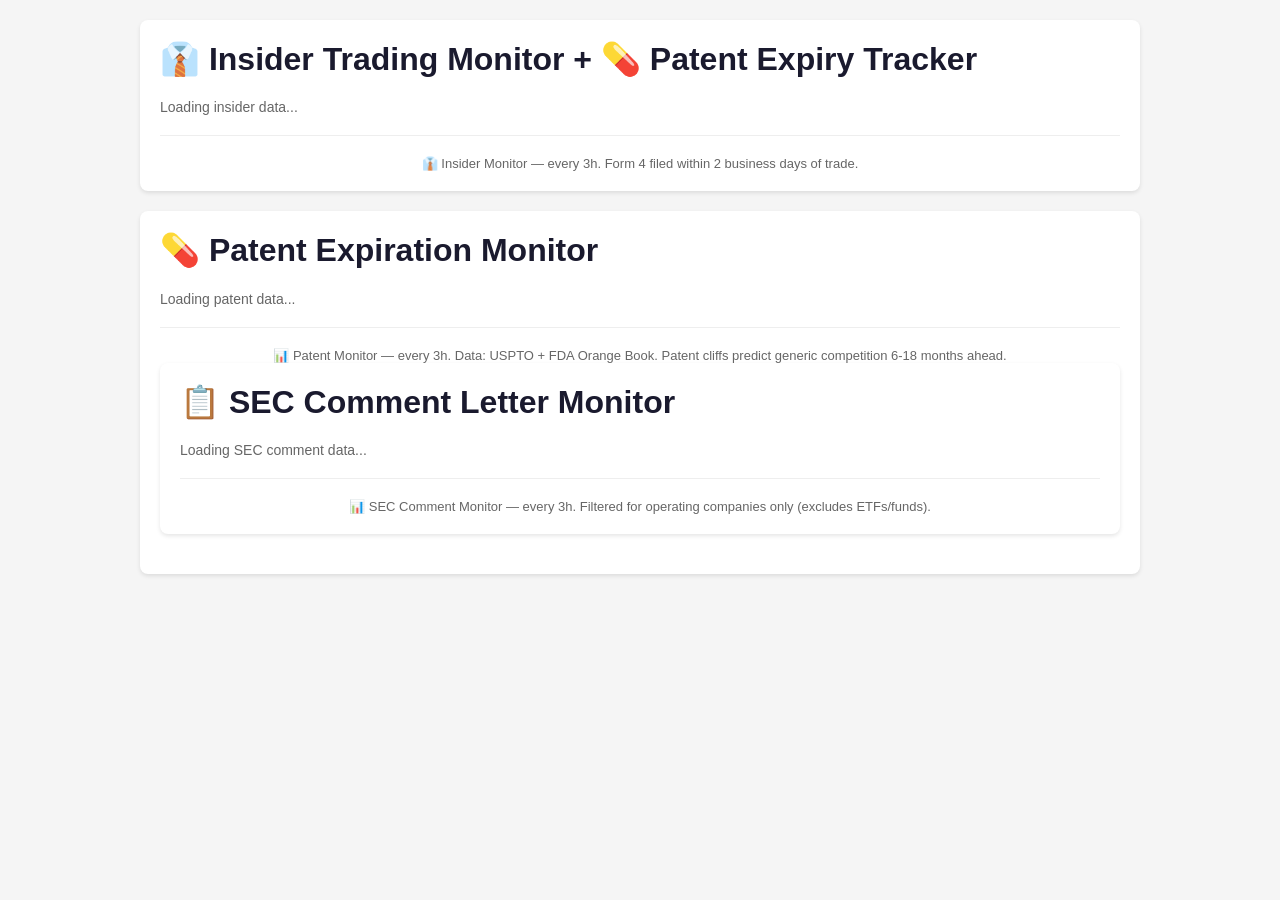
==== commit 2fe37e56: "Patent Monitor: update patent expiry data (2026-07-24T18:20:39, 20 drugs, 7 critical, 10 watch) 7 cr" ====
--- a/index.html
+++ b/index.html
@@ -1,531 +1,584 @@
 <!DOCTYPE html>
 <html lang="en">
 <head>
-<meta charset="UTF-8">
-<meta name="viewport" content="width=device-width, initial-scale=1.0">
-<title>Insider Trading Monitor</title>
-<style>
-body { font-family: -apple-system, BlinkMacSystemFont, 'Segoe UI', Roboto, sans-serif; background: #0d1117; color: #c9d1d9; margin: 0; padding: 20px; }
-h1 { color: #58a6ff; border-bottom: 1px solid #21262d; padding-bottom: 12px; }
-h2 { color: #58a6ff; margin-top: 32px; border-bottom: 1px solid #21262d; padding-bottom: 8px; }
-.meta { color: #8b949e; font-size: 14px; margin-bottom: 24px; }
-.card { background: #161b22; border: 1px solid #21262d; border-radius: 8px; padding: 16px; margin-bottom: 12px; }
-.card.high { border-left: 4px solid #f85149; }
-.card.medium { border-left: 4px solid #d29922; }
-.card.watch { border-left: 4px solid #58a6ff; }
-.level { font-weight: bold; font-size: 12px; text-transform: uppercase; letter-spacing: 0.5px; }
-.level.high { color: #f85149; }
-.level.medium { color: #d29922; }
-.level.watch { color: #58a6ff; }
-.company { font-size: 18px; font-weight: 600; color: #f0f6fc; margin: 4px 0; }
-.owner { color: #8b949e; font-size: 14px; }
-.tx { margin-top: 8px; font-size: 14px; }
-.buy { color: #3fb950; }
-.sell { color: #f85149; }
-.drug { font-size: 16px; font-weight: 600; color: #f0f6fc; margin: 4px 0; }
-.ticker { font-size: 13px; color: #58a6ff; font-weight: bold; }
-.expiry { font-size: 13px; color: #8b949e; margin-top: 4px; }
-a { color: #58a6ff; text-decoration: none; }
-a:hover { text-decoration: underline; }
-.footer { color: #484f58; font-size: 12px; margin-top: 32px; border-top: 1px solid #21262d; padding-top: 12px; }
-</style>
-
-<script id="patent-expiry-data" type="application/json">{
-  "timestamp": "2026-06-27T18:28:42.375935",
+    <meta charset="UTF-8">
+    <meta name="viewport" content="width=device-width, initial-scale=1.0">
+    <title>SEC Insider & Patent Monitor</title>
+    <style>
+        body { font-family: -apple-system, BlinkMacSystemFont, 'Segoe UI', Roboto, sans-serif; max-width: 1000px; margin: 0 auto; padding: 20px; background: #f5f5f5; }
+        .container { background: white; border-radius: 8px; padding: 20px; margin-bottom: 20px; box-shadow: 0 2px 4px rgba(0,0,0,0.1); }
+        h1 { color: #1a1a2e; margin-top: 0; }
+        .meta { color: #666; font-size: 14px; margin-bottom: 20px; }
+        .signal { padding: 12px; margin: 10px 0; border-radius: 6px; border-left: 4px solid; }
+        .signal.HIGH { background: #fff5f5; border-color: #e53e3e; }
+        .signal.MEDIUM { background: #fffaf0; border-color: #dd6b20; }
+        .signal-header { display: flex; justify-content: space-between; align-items: center; margin-bottom: 8px; }
+        .company { font-weight: 600; font-size: 16px; color: #1a1a2e; }
+        .badge { padding: 2px 8px; border-radius: 4px; font-size: 12px; font-weight: 600; }
+        .badge.HIGH { background: #e53e3e; color: white; }
+        .badge.MEDIUM { background: #dd6b20; color: white; }
+        .details { font-size: 14px; color: #444; }
+        .detail-row { display: flex; gap: 16px; flex-wrap: wrap; margin-top: 8px; }
+        .detail-item { font-size: 13px; }
+        .label { color: #666666; }
+        .value { font-weight: 500; }
+        .cluster-note { background: #ebf8ff; border: 1px solid #90cdf4; border-radius: 6px; padding: 10px 14px; margin: 12px 0; font-size: 14px; color: #2b6cb0; }
+        .footer { margin-top: 20px; padding-top: 20px; border-top: 1px solid #eee; color: #666; font-size: 13px; text-align: center; }
+        .patent-card { padding: 10px 14px; margin: 8px 0; border-radius: 6px; border-left: 4px solid; font-size: 14px; }
+        .patent-card.critical { background: #fff5f5; border-color: #e53e3e; }
+        .patent-card.watch { background: #fffaf0; border-color: #dd6b20; }
+        .patent-card.healthy { background: #f0fff4; border-color: #38a169; }
+        .patent-drug { font-weight: 600; }
+        .patent-ticker { font-family: monospace; font-weight: 600; background: #edf2f7; padding: 1px 6px; border-radius: 3px; }
+        .urgency-badge { font-size: 11px; padding: 1px 6px; border-radius: 3px; font-weight: 600; }
+        .urgency-badge.expired { background: #e53e3e; color: white; }
+        .urgency-badge.year1 { background: #dd6b20; color: white; }
+        .urgency-badge.year2 { background: #d69e2e; color: white; }
+        .urgency-badge.year3 { background: #718096; color: white; }
+        .patent-section-title { font-size: 16px; font-weight: 600; margin: 16px 0 8px; }
+    </style>
+</head>
+<body>
+    <div class="container">
+        <h1>👔 Insider Trading Monitor + 💊 Patent Expiry Tracker</h1>
+        <div class="meta" id="insider-meta">Loading insider data...</div>
+        <div id="high-signals"></div>
+        <div id="medium-signals"></div>
+        <div class="footer">👔 Insider Monitor — every 3h. Form 4 filed within 2 business days of trade.</div>
+    </div>
+
+    <div class="container">
+        <h1>💊 Patent Expiration Monitor</h1>
+        <div class="meta" id="patent-meta">Loading patent data...</div>
+        <div id="patent-critical"></div>
+        <div id="patent-watch"></div>
+        <div id="patent-healthy"></div>
+        <div class="footer">📊 Patent Monitor — every 3h. Data: USPTO + FDA Orange Book. Patent cliffs predict generic competition 6-18 months ahead.</div>
+
+    <div class="container">
+        <h1>📋 SEC Comment Letter Monitor</h1>
+        <div class="meta" id="sec-meta">Loading SEC comment data...</div>
+        <div id="sec-signals"></div>
+        <div class="footer">📊 SEC Comment Monitor — every 3h. Filtered for operating companies only (excludes ETFs/funds).</div>
+    </div>
+
+    </div>
+
+    <script>
+        // ===== INSIDER DATA =====
+        // ===== INSIDER DATA =====
+        const insiderData = {
+  "timestamp": "2026-07-17T23:42:38.794323",
   "status": "found",
-  "total_tracked": 20,
-  "critical_count": 7,
-  "watch_count": 10,
-  "critical": [
-    {
-      "drug": "lenalidomide",
-      "brand": "Revlimid",
-      "company": "BMS/Celgene",
-      "ticker": "BMY",
-      "expiry_window": "2025-2026",
-      "years_until_expiry": -1,
-      "urgency": "EXPIRED/EXPIRING NOW",
-      "score": 10
-    },
-    {
-      "drug": "rivaroxaban",
-      "brand": "Xarelto",
-      "company": "Bayer/J&J",
-      "ticker": "BAYRY",
-      "expiry_window": "2024-2025",
-      "years_until_expiry": -2,
-      "urgency": "EXPIRED/EXPIRING NOW",
-      "score": 10
-    },
-    {
-      "drug": "semaglutide",
-      "brand": "Ozempic/Wegovy",
-      "company": "Novo Nordisk",
-      "ticker": "NVO",
-      "expiry_window": "2026-2028",
-      "years_until_expiry": 0,
-      "urgency": "EXPIRED/EXPIRING NOW",
-      "score": 10
-    },
-    {
-      "drug": "ibrutinib",
-      "brand": "Imbruvica",
-      "company": "AbbVie/AbbVie",
-      "ticker": "ABBV",
-      "expiry_window": "2027-2028",
-      "years_until_expiry": 1,
-      "urgency": "WITHIN 1 YEAR",
-      "score": 8
-    },
-    {
-      "drug": "acalabrutinib",
-      "brand": "Calquence",
-      "company": "AstraZeneca",
-      "ticker": "AZN",
-      "expiry_window": "2027-2028",
-      "years_until_expiry": 1,
-      "urgency": "WITHIN 1 YEAR",
-      "score": 8
-    },
-    {
-      "drug": "dupilumab",
-      "brand": "Dupixent",
-      "company": "Regeneron/Sanofi",
-      "ticker": "REGN",
-      "expiry_window": "2027-2028",
-      "years_until_expiry": 1,
-      "urgency": "WITHIN 1 YEAR",
-      "score": 8
-    },
-    {
-      "drug": "erdafitinib",
-      "brand": "Balversa",
-      "company": "J&J",
-      "ticker": "JNJ",
-      "expiry_window": "2027-2028",
-      "years_until_expiry": 1,
-      "urgency": "WITHIN 1 YEAR",
-      "score": 8
+  "total_scanned": 1364,
+  "significant": 29,
+  "filings": [
+    {
+      "company": "Jefferies Financial Group Inc.",
+      "owner": "SUMITOMO MITSUI FINANCIAL GROUP, INC.",
+      "owner_type": "DIRECTOR",
+      "signal": {
+        "score": 13,
+        "level": "HIGH",
+        "signals": [
+          "DIRECTOR_TRADE",
+          "PURE_BUY",
+          "LARGE_BUY"
+        ],
+        "total_buy": 5906542,
+        "total_sell": 0
+      },
+      "transactions": [
+        {
+          "action": "BUY",
+          "date": "2026-07-15",
+          "shares": "5906542",
+          "price": "53.96",
+          "owned_after": "8566379",
+          "security": "Common Stock"
+        }
+      ],
+      "edgar_url": "https://www.sec.gov/edgar/data/1022837/0001193125-26-306696.txt"
+    },
+    {
+      "company": "BJs RESTAURANTS INC",
+      "owner": "Amin Birju Prakash",
+      "owner_type": "OFFICER",
+      "signal": {
+        "score": 11,
+        "level": "HIGH",
+        "signals": [
+          "OFFICER_TRADE",
+          "PURE_BUY",
+          "SMALL_BUY"
+        ],
+        "total_buy": 3010,
+        "total_sell": 0
+      },
+      "transactions": [
+        {
+          "action": "BUY",
+          "date": "2026-07-15",
+          "shares": "3010",
+          "price": "0",
+          "owned_after": "3010",
+          "security": "Common Stock"
+        }
+      ],
+      "edgar_url": "https://www.sec.gov/edgar/data/1013488/0001193125-26-306714.txt"
+    },
+    {
+      "company": "BJs RESTAURANTS INC",
+      "owner": "Van Ashley Allison",
+      "owner_type": "OFFICER",
+      "signal": {
+        "score": 11,
+        "level": "HIGH",
+        "signals": [
+          "OFFICER_TRADE",
+          "PURE_BUY",
+          "SMALL_BUY"
+        ],
+        "total_buy": 2580,
+        "total_sell": 0
+      },
+      "transactions": [
+        {
+          "action": "BUY",
+          "date": "2026-07-15",
+          "shares": "2580",
+          "price": "0",
+          "owned_after": "2580",
+          "security": "Common Stock"
+        }
+      ],
+      "edgar_url": "https://www.sec.gov/edgar/data/1013488/0001193125-26-306715.txt"
+    },
+    {
+      "company": "BJs RESTAURANTS INC",
+      "owner": "Saxena Monika",
+      "owner_type": "OFFICER",
+      "signal": {
+        "score": 11,
+        "level": "HIGH",
+        "signals": [
+          "OFFICER_TRADE",
+          "PURE_BUY",
+          "SMALL_BUY"
+        ],
+        "total_buy": 4300,
+        "total_sell": 0
+      },
+      "transactions": [
+        {
+          "action": "BUY",
+          "date": "2026-07-15",
+          "shares": "4300",
+          "price": "0",
+          "owned_after": "4300",
+          "security": "Common Stock"
+        }
+      ],
+      "edgar_url": "https://www.sec.gov/edgar/data/1013488/0001193125-26-306716.txt"
+    },
+    {
+      "company": "Liberty Latin America Ltd.",
+      "owner": "GOULD PAUL A",
+      "owner_type": "DIRECTOR",
+      "signal": {
+        "score": 11,
+        "level": "HIGH",
+        "signals": [
+          "DIRECTOR_TRADE",
+          "PURE_BUY",
+          "MEDIUM_BUY"
+        ],
+        "total_buy": 81300,
+        "total_sell": 0
+      },
+      "transactions": [
+        {
+          "action": "BUY",
+          "date": "2026-06-16",
+          "shares": "81300",
+          "price": "0",
+          "owned_after": "81300",
+          "security": "Series A Preference Shares"
+        }
+      ],
+      "edgar_url": "https://www.sec.gov/edgar/data/1018211/0001018211-26-000016.txt"
+    },
+    {
+      "company": "INSEEGO CORP.",
+      "owner": "Miller Brian",
+      "owner_type": "DIRECTOR",
+      "signal": {
+        "score": 9,
+        "level": "MEDIUM",
+        "signals": [
+          "DIRECTOR_TRADE",
+          "PURE_BUY",
+          "SMALL_BUY"
+        ],
+        "total_buy": 1431,
+        "total_sell": 0
+      },
+      "transactions": [
+        {
+          "action": "BUY",
+          "date": "2026-07-15",
+          "shares": "1431",
+          "price": "0",
+          "owned_after": "10858",
+          "security": "Common Stock"
+        }
+      ],
+      "edgar_url": "https://www.sec.gov/edgar/data/1022652/0000950142-26-002125.txt"
+    },
+    {
+      "company": "Intellicheck, Inc.",
+      "owner": "Ullman David E",
+      "owner_type": "DIRECTOR",
+      "signal": {
+        "score": 9,
+        "level": "MEDIUM",
+        "signals": [
+          "DIRECTOR_TRADE",
+          "PURE_BUY",
+          "SMALL_BUY"
+        ],
+        "total_buy": 3149,
+        "total_sell": 0
+      },
+      "transactions": [
+        {
+          "action": "BUY",
+          "date": "2026-07-15",
+          "shares": "3149",
+          "price": "3.97",
+          "owned_after": "57097",
+          "security": "Common Stock, $.001 par value"
+        }
+      ],
+      "edgar_url": "https://www.sec.gov/edgar/data/1040896/0001196690-26-000004.txt"
+    },
+    {
+      "company": "Intellicheck, Inc.",
+      "owner": "Smith Guy L",
+      "owner_type": "DIRECTOR",
+      "signal": {
+        "score": 9,
+        "level": "MEDIUM",
+        "signals": [
+          "DIRECTOR_TRADE",
+          "PURE_BUY",
+          "SMALL_BUY"
+        ],
+        "total_buy": 7557,
+        "total_sell": 0
+      },
+      "transactions": [
+        {
+          "action": "BUY",
+          "date": "2026-07-15",
+          "shares": "7557",
+          "price": "3.97",
+          "owned_after": "431159",
+          "security": "Common Stock, $.001 par value"
+        }
+      ],
+      "edgar_url": "https://www.sec.gov/edgar/data/1040896/0001326916-26-000006.txt"
+    },
+    {
+      "company": "Intellicheck, Inc.",
+      "owner": "Glenn Dylan",
+      "owner_type": "DIRECTOR",
+      "signal": {
+        "score": 9,
+        "level": "MEDIUM",
+        "signals": [
+          "DIRECTOR_TRADE",
+          "PURE_BUY",
+          "SMALL_BUY"
+        ],
+        "total_buy": 3149,
+        "total_sell": 0
+      },
+      "transactions": [
+        {
+          "action": "BUY",
+          "date": "2026-07-15",
+          "shares": "3149",
+          "price": "3.97",
+          "owned_after": "91913",
+          "security": "Common Stock, $.001 par value"
+        }
+      ],
+      "edgar_url": "https://www.sec.gov/edgar/data/1040896/0001804366-26-000006.txt"
+    },
+    {
+      "company": "Intellicheck, Inc.",
+      "owner": "Black Dondi",
+      "owner_type": "DIRECTOR",
+      "signal": {
+        "score": 9,
+        "level": "MEDIUM",
+        "signals": [
+          "DIRECTOR_TRADE",
+          "PURE_BUY",
+          "SMALL_BUY"
+        ],
+        "total_buy": 1259,
+        "total_sell": 0
+      },
+      "transactions": [
+        {
+          "action": "BUY",
+          "date": "2026-07-15",
+          "shares": "1259",
+          "price": "3.97",
+          "owned_after": "24735",
+          "security": "Common Stock, $.001 par value"
+        }
+      ],
+      "edgar_url": "https://www.sec.gov/edgar/data/1040896/0001948433-26-000006.txt"
+    }
+  ]
+}
+        };
+
+
+        // ===== PATENT DATA =====
+        const patentData = {"timestamp":"2026-07-19T14:01:30.470937","status":"found","total_tracked":20,"critical_count":7,"watch_count":10,"critical":[{"drug":"lenalidomide","brand":"Revlimid","company":"BMS/Celgene","ticker":"BMY","expiry_window":"2025-2026","years_until_expiry":-1,"urgency":"EXPIRED/EXPIRING NOW","score":10},{"drug":"rivaroxaban","brand":"Xarelto","company":"Bayer/J&J","ticker":"BAYRY","expiry_window":"2024-2025","years_until_expiry":-2,"urgency":"EXPIRED/EXPIRING NOW","score":10},{"drug":"semaglutide","brand":"Ozempic/Wegovy","company":"Novo Nordisk","ticker":"NVO","expiry_window":"2026-2028","years_until_expiry":0,"urgency":"EXPIRED/EXPIRING NOW","score":10},{"drug":"ibrutinib","brand":"Imbruvica","company":"AbbVie/AbbVie","ticker":"ABBV","expiry_window":"2027-2028","years_until_expiry":1,"urgency":"WITHIN 1 YEAR","score":8},{"drug":"acalabrutinib","brand":"Calquence","company":"AstraZeneca","ticker":"AZN","expiry_window":"2027-2028","years_until_expiry":1,"urgency":"WITHIN 1 YEAR","score":8},{"drug":"dupilumab","brand":"Dupixent","company":"Regeneron/Sanofi","ticker":"REGN","expiry_window":"2027-2028","years_until_expiry":1,"urgency":"WITHIN 1 YEAR","score":8},{"drug":"erdafitinib","brand":"Balversa","company":"J&J","ticker":"JNJ","expiry_window":"2027-2028","years_until_expiry":1,"urgency":"WITHIN 1 YEAR","score":8}],"watch":[{"drug":"pomalidomide","brand":"Pomalyst","company":"BMS/Celgene","ticker":"BMY","expiry_window":"2028-2029","years_until_expiry":2,"urgency":"WITHIN 2 YEARS","score":6},{"drug":"venetoclax","brand":"Venclexta","company":"AbbVie/Genentech","ticker":"ABBV","expiry_window":"2028-2029","years_until_expiry":2,"urgency":"WITHIN 2 YEARS","score":6},{"drug":"apixaban","brand":"Eliquis","company":"BMS/Pfizer","ticker":"BMY","expiry_window":"2028-2031","years_until_expiry":2,"urgency":"WITHIN 2 YEARS","score":6},{"drug":"empagliflozin","brand":"Jardiance","company":"Boehringer/Eli Lilly","ticker":"LLY","expiry_window":"2028-2031","years_until_expiry":2,"urgency":"WITHIN 2 YEARS","score":6},{"drug":"risankizumab","brand":"Skyrizi","company":"AbbVie","ticker":"ABBV","expiry_window":"2028-2029","years_until_expiry":2,"urgency":"WITHIN 2 YEARS","score":6},{"drug":"tislelizumab","brand":"Tevimbra","company":"Beigene","ticker":"BGNE","expiry_window":"2028-2029","years_until_expiry":2,"urgency":"WITHIN 2 YEARS","score":6},{"drug":"sotorasib","brand":"Lumakras","company":"Amgen","ticker":"AMGN","expiry_window":"2028-2029","years_until_expiry":2,"urgency":"WITHIN 2 YEARS","score":6},{"drug":"adagrasib","brand":"Krazati","company":"Mirati/BMS","ticker":"BMY","expiry_window":"2028-2029","years_until_expiry":2,"urgency":"WITHIN 2 YEARS","score":6},{"drug":"tirzepatide","brand":"Mounjaro/Zepbound","company":"Eli Lilly","ticker":"LLY","expiry_window":"2029-2032","years_until_expiry":3,"urgency":"WITHIN 3 YEARS","score":4},{"drug":"darolutamide","brand":"Nubeqa","company":"Bayer/Orion","ticker":"BAYRY","expiry_window":"2029-2030","years_until_expiry":3,"urgency":"WITHIN 3 YEARS","score":4}]};
+
+        // ===== RENDER INSIDER SIGNALS =====
+        document.getElementById('insider-meta').innerHTML = `Last updated: ${insiderData.timestamp.replace('T', ' ').substring(0, 19)} UTC | ${insiderData.total_scanned.toLocaleString()} Form 4 filings scanned | ${insiderData.significant} significant signals`;
+
+        function renderSignal(filing) {
+            const tx = filing.transactions[0];
+            const priceStr = tx.price === "0" ? "N/A (award/option)" : `$${parseFloat(tx.price).toFixed(2)}`;
+            const actionStr = tx.action === "BUY" ? "🟢 BUY" : "🔴 SELL";
+            const companyDisplay = filing.company.replace('\\\\', '').trim();
+            return `
+            <div class="signal ${filing.signal.level}">
+                <div class="signal-header">
+                    <span class="company">${companyDisplay}</span>
+                    <span class="badge ${filing.signal.level}">${filing.signal.level}</span>
+                </div>
+                <div class="details">
+                    <div class="detail-row">
+                        <div class="detail-item"><span class="label">Insider:</span> <span class="value">${filing.owner} (${filing.owner_type})</span></div>
+                        <div class="detail-item"><span class="label">Action:</span> <span class="value">${actionStr} ${parseInt(tx.shares).toLocaleString()} shares</span></div>
+                        <div class="detail-item"><span class="label">Price:</span> <span class="value">${priceStr}</span></div>
+                        <div class="detail-item"><span class="label">Date:</span> <span class="value">${tx.date}</span></div>
+                        <div class="detail-item"><span class="label">Owned after:</span> <span class="value">${parseInt(tx.owned_after).toLocaleString()}</span></div>
+                    </div>
+                </div>
+            </div>`;
+        }
+
+        const high = insiderData.filings.filter(f => f.signal.level === 'HIGH');
+        const medium = insiderData.filings.filter(f => f.signal.level === 'MEDIUM');
+
+        if (high.length > 0) {
+            document.getElementById('high-signals').innerHTML = '<h3>🔴 HIGH Signals (Officer/Director Buying)</h3>' + high.map(renderSignal).join('');
+        }
+        if (medium.length > 0) {
+            const clusters = {};
+            medium.forEach(f => { clusters[f.company] = (clusters[f.company] || 0) + 1; });
+            let mediumHtml = '<h3>🟡 MEDIUM Signals (Director Buying)</h3>';
+            for (const [company, count] of Object.entries(clusters)) {
+                if (count >= 3) {
+                    mediumHtml += `<div class="cluster-note">📊 Cluster buying detected: <strong>${count}</strong> insiders at <strong>${company}</strong> all buying on the same day</div>`;
+                }
+            }
+            mediumHtml += medium.map(renderSignal).join('');
+            document.getElementById('medium-signals').innerHTML = mediumHtml;
+        }
+
+        // ===== RENDER PATENT DATA =====
+        document.getElementById('patent-meta').innerHTML = `Last updated: ${patentData.timestamp.replace('T', ' ').substring(0, 19)} UTC | ${patentData.total_tracked} drugs tracked | ${patentData.critical_count} critical | ${patentData.watch_count} watch`;
+
+        function urgencyBadge(urgency) {
+            let cls = '';
+            if (urgency.includes('EXPIRED')) cls = 'expired';
+            else if (urgency.includes('1 YEAR')) cls = 'year1';
+            else if (urgency.includes('2 YEARS')) cls = 'year2';
+            else if (urgency.includes('3 YEARS')) cls = 'year3';
+            return `<span class="urgency-badge ${cls}">${urgency}</span>`;
+        }
+
+        function renderPatent(d, level) {
+            return `
+            <div class="patent-card ${level}">
+                <span class="patent-drug">${d.brand}</span> (${d.drug}) ${urgencyBadge(d.urgency)}
+                <br>
+                <span class="label">Company:</span> ${d.company} <span class="patent-ticker">${d.ticker}</span>
+                <span style="float:right" class="label">Expiry: ${d.expiry_window}</span>
+            </div>`;
+        }
+
+        if (patentData.critical && patentData.critical.length > 0) {
+            document.getElementById('patent-critical').innerHTML = '<div class="patent-section-title">🔴 CRITICAL — Patent expired or expiring within 1 year</div>' +
+                patentData.critical.map(d => renderPatent(d, 'critical')).join('');
+        }
+
+        if (patentData.watch && patentData.watch.length > 0) {
+            document.getElementById('patent-watch').innerHTML = '<div class="patent-section-title">🟡 WATCH — Patent expiring within 2-3 years</div>' +
+                patentData.watch.map(d => renderPatent(d, 'watch')).join('');
+        }
+
+        // ===== SEC COMMENT DATA =====
+        const secData = {
+  "timestamp": "2026-07-17T00:57:38.179997",
+  "status": "found",
+  "total_new": 23,
+  "significant_count": 5,
+  "filings": [
+    {
+      "company": "Kuber Resources Corp",
+      "cik": "1081834",
+      "form_type": "UPLOAD",
+      "date": "20260129",
+      "subject": "Kuber Resources Corp",
+      "referenced_filing": "Form 10-K",
+      "materiality": {
+        "score": 30,
+        "level": "HIGH",
+        "keywords": [
+          "concentration",
+          "segment reporting",
+          "confirm",
+          "disclosure"
+        ],
+        "signals": [
+          "MEDIUM_KEYWORD:segment reporting",
+          "MEDIUM_KEYWORD:concentration",
+          "SEC_QUESTIONS:10",
+          "LONG_LETTER",
+          "TOPICS:4"
+        ]
+      },
+      "edgar_url": "https://www.sec.gov/edgar/data/1081834/0000000000-26-001066.txt"
+    },
+    {
+      "company": "Rank One Computing Corp",
+      "cik": "2077709",
+      "form_type": "UPLOAD",
+      "date": "20251209",
+      "subject": "Rank One Computing Corp dba ROC",
+      "referenced_filing": "Form S-1",
+      "materiality": {
+        "score": 15,
+        "level": "HIGH",
+        "keywords": [
+          "pro forma",
+          "disclosure"
+        ],
+        "signals": [
+          "MEDIUM_KEYWORD:pro forma",
+          "SEC_QUESTIONS:3",
+          "LONG_LETTER"
+        ]
+      },
+      "edgar_url": "https://www.sec.gov/edgar/data/2077709/0000000000-25-011399.txt"
+    },
+    {
+      "company": "Rank One Computing Corp",
+      "cik": "2077709",
+      "form_type": "UPLOAD",
+      "date": "20260115",
+      "subject": "Rank One Computing Corp dba ROC",
+      "referenced_filing": "Form S-1",
+      "materiality": {
+        "score": 11,
+        "level": "MEDIUM",
+        "keywords": [],
+        "signals": [
+          "SEC_QUESTIONS:3",
+          "LONG_LETTER",
+          "TOPICS:2"
+        ]
+      },
+      "edgar_url": "https://www.sec.gov/edgar/data/2077709/0000000000-26-000558.txt"
+    },
+    {
+      "company": "Momentus Inc.",
+      "cik": "1781162",
+      "form_type": "UPLOAD",
+      "date": "20260129",
+      "subject": "Momentus Inc.",
+      "referenced_filing": "Unknown filing",
+      "materiality": {
+        "score": 6,
+        "level": "MEDIUM",
+        "keywords": [
+          "disclosure"
+        ],
+        "signals": [
+          "SEC_QUESTIONS:1",
+          "LONG_LETTER"
+        ]
+      },
+      "edgar_url": "https://www.sec.gov/edgar/data/1781162/0000000000-26-001093.txt"
+    },
+    {
+      "company": "Viskase Holdings, Inc.",
+      "cik": "727510",
+      "form_type": "UPLOAD",
+      "date": "20251229",
+      "subject": "Enzon Pharmaceuticals, Inc.",
+      "referenced_filing": "Unknown filing",
+      "materiality": {
+        "score": 6,
+        "level": "MEDIUM",
+        "keywords": [
+          "disclosure"
+        ],
+        "signals": [
+          "SEC_QUESTIONS:1",
+          "LONG_LETTER"
+        ]
+      },
+      "edgar_url": "https://www.sec.gov/edgar/data/727510/0000000000-25-011845.txt"
     }
   ],
-  "watch": [
-    {
-      "drug": "pomalidomide",
-      "brand": "Pomalyst",
-      "company": "BMS/Celgene",
-      "ticker": "BMY",
-      "expiry_window": "2028-2029",
-      "years_until_expiry": 2,
-      "urgency": "WITHIN 2 YEARS",
-      "score": 6
-    },
-    {
-      "drug": "venetoclax",
-      "brand": "Venclexta",
-      "company": "AbbVie/Genentech",
-      "ticker": "ABBV",
-      "expiry_window": "2028-2029",
-      "years_until_expiry": 2,
-      "urgency": "WITHIN 2 YEARS",
-      "score": 6
-    },
-    {
-      "drug": "apixaban",
-      "brand": "Eliquis",
-      "company": "BMS/Pfizer",
-      "ticker": "BMY",
-      "expiry_window": "2028-2031",
-      "years_until_expiry": 2,
-      "urgency": "WITHIN 2 YEARS",
-      "score": 6
-    },
-    {
-      "drug": "empagliflozin",
-      "brand": "Jardiance",
-      "company": "Boehringer/Eli Lilly",
-      "ticker": "LLY",
-      "expiry_window": "2028-2031",
-      "years_until_expiry": 2,
-      "urgency": "WITHIN 2 YEARS",
-      "score": 6
-    },
-    {
-      "drug": "risankizumab",
-      "brand": "Skyrizi",
-      "company": "AbbVie",
-      "ticker": "ABBV",
-      "expiry_window": "2028-2029",
-      "years_until_expiry": 2,
-      "urgency": "WITHIN 2 YEARS",
-      "score": 6
-    },
-    {
-      "drug": "tislelizumab",
-      "brand": "Tevimbra",
-      "company": "Beigene",
-      "ticker": "BGNE",
-      "expiry_window": "2028-2029",
-      "years_until_expiry": 2,
-      "urgency": "WITHIN 2 YEARS",
-      "score": 6
-    },
-    {
-      "drug": "sotorasib",
-      "brand": "Lumakras",
-      "company": "Amgen",
-      "ticker": "AMGN",
-      "expiry_window": "2028-2029",
-      "years_until_expiry": 2,
-      "urgency": "WITHIN 2 YEARS",
-      "score": 6
-    },
-    {
-      "drug": "adagrasib",
-      "brand": "Krazati",
-      "company": "Mirati/BMS",
-      "ticker": "BMY",
-      "expiry_window": "2028-2029",
-      "years_until_expiry": 2,
-      "urgency": "WITHIN 2 YEARS",
-      "score": 6
-    },
-    {
-      "drug": "tirzepatide",
-      "brand": "Mounjaro/Zepbound",
-      "company": "Eli Lilly",
-      "ticker": "LLY",
-      "expiry_window": "2029-2032",
-      "years_until_expiry": 3,
-      "urgency": "WITHIN 3 YEARS",
-      "score": 4
-    },
-    {
-      "drug": "darolutamide",
-      "brand": "Nubeqa",
-      "company": "Bayer/Orion",
-      "ticker": "BAYRY",
-      "expiry_window": "2029-2030",
-      "years_until_expiry": 3,
-      "urgency": "WITHIN 3 YEARS",
-      "score": 4
-    }
+  "all_filings_count": 23,
+  "errors": [
+    "No index for 2026-07-17"
   ]
-}</script>
-<script>window.INSIDER_DATA = {"insider": {"timestamp": "2026-06-27T12:47:57.205040", "total_scanned": 894, "significant": 21, "high_count": 9, "medium_count": 1, "clusters": {"FEDEX CORP": 9}}};</script>
-</head>
-<!-- SEC-MONITOR: status=no_new_filings updated=2026-06-28T17:46:12.182750 filings=0 -->
-<body>
-<h1>👔 Insider Trading Monitor</h1>
-<div class="meta">894 filings scanned • Last updated: 2026-06-27 06:41 UTC</div>
-
-<div class="card insider-card"><div class="card insider-card">
-  <h2>👔 Insider Trading Signals</h2>
-  <div class="insider-meta">
-    <span class="badge badge-high">9 HIGH</span>
-    <span class="badge badge-medium">1 MEDIUM</span>
-    <span class="insider-scanned">894 filings scanned • 21 significant — 2026-06-27</span>
-  </div>
-  <div class="insider-list">
-    <div class="insider-row high">
-      <span class="insider-emoji">🔴</span>
-      <span class="insider-company">PETMED EXPRESS INC</span>
-      <span class="insider-owner">KRULIK DOUGLAS (OFFICER)</span>
-      <span class="insider-action buy">BUY 32500 shares</span>
-      <span class="insider-price">@N/A</span>
-      <span class="insider-date">2026-06-26</span>
-    </div>
-    <div class="insider-row high">
-      <span class="insider-emoji">🔴</span>
-      <span class="insider-company">FEDEX CORP</span>
-      <span class="insider-owner">ADAMS GINA F. (OFFICER)</span>
-      <span class="insider-action buy">BUY 4734 shares</span>
-      <span class="insider-price">@N/A</span>
-      <span class="insider-date">2026-06-25</span>
-    </div>
-    <div class="insider-row high">
-      <span class="insider-emoji">🔴</span>
-      <span class="insider-company">FEDEX CORP</span>
-      <span class="insider-owner">Brightman Tracy B (OFFICER)</span>
-      <span class="insider-action buy">BUY 4734 shares</span>
-      <span class="insider-price">@N/A</span>
-      <span class="insider-date">2026-06-25</span>
-    </div>
-    <div class="insider-row high">
-      <span class="insider-emoji">🔴</span>
-      <span class="insider-company">FEDEX CORP</span>
-      <span class="insider-owner">Carere Brie (OFFICER)</span>
-      <span class="insider-action buy">BUY 4734 shares</span>
-      <span class="insider-price">@N/A</span>
-      <span class="insider-date">2026-06-25</span>
-    </div>
-    <div class="insider-row high">
-      <span class="insider-emoji">🔴</span>
-      <span class="insider-company">FEDEX CORP</span>
-      <span class="insider-owner">Preet Kawal (OFFICER)</span>
-      <span class="insider-action buy">BUY 4734 shares</span>
-      <span class="insider-price">@N/A</span>
-      <span class="insider-date">2026-06-25</span>
-    </div>
-    <div class="insider-row high">
-      <span class="insider-emoji">🔴</span>
-      <span class="insider-company">FEDEX CORP</span>
-      <span class="insider-owner">Ray Scott L (OFFICER)</span>
-      <span class="insider-action buy">BUY 4734 shares</span>
-      <span class="insider-price">@N/A</span>
-      <span class="insider-date">2026-06-25</span>
-    </div>
-    <div class="insider-row high">
-      <span class="insider-emoji">🔴</span>
-      <span class="insider-company">FEDEX CORP</span>
-      <span class="insider-owner">Russ Claude F (OFFICER)</span>
-      <span class="insider-action buy">BUY 1635 shares</span>
-      <span class="insider-price">@N/A</span>
-      <span class="insider-date">2026-06-25</span>
-    </div>
-    <div class="insider-row high">
-      <span class="insider-emoji">🔴</span>
-      <span class="insider-company">FEDEX CORP</span>
-      <span class="insider-owner">Subramaniam Rajesh (DIRECTOR)</span>
-      <span class="insider-action buy">BUY 14591 shares</span>
-      <span class="insider-price">@N/A</span>
-      <span class="insider-date">2026-06-25</span>
-    </div>
-    <div class="insider-row high">
-      <span class="insider-emoji">🔴</span>
-      <span class="insider-company">FEDEX CORP</span>
-      <span class="insider-owner">Talwar Vishal (OFFICER)</span>
-      <span class="insider-action buy">BUY 4734 shares</span>
-      <span class="insider-price">@N/A</span>
-      <span class="insider-date">2026-06-25</span>
-    </div>
-    <div class="insider-row medium">
-      <span class="insider-emoji">🟡</span>
-      <span class="insider-company">FEDEX CORP</span>
-      <span class="insider-owner">MARTIN R BRAD (DIRECTOR)</span>
-      <span class="insider-action buy">BUY 8711 shares</span>
-      <span class="insider-price">@N/A</span>
-      <span class="insider-date">2026-06-25</span>
-    </div>
-  </div>
-  <p class="insider-footer">_👔 Insider Monitor — every 3h. Form 4 filed within 2 business days of trade._</p>
-</div></div>
-
-<div class="card high">
-<div class="level high">🔴 HIGH</div>
-<div class="company">PETMED EXPRESS INC</div>
-<div class="owner">KRULIK DOUGLAS — OFFICER</div>
-<div class="tx"><span class="buy">BUY 32500 shares</span> @N/A on 2026-06-26</div>
-<div style="font-size:12px;color:#8b949e;margin-top:4px;">Signals: OFFICER_TRADE, PURE_BUY, MEDIUM_BUY • Owned after: 102500</div>
-</div>
-
-<div class="card high">
-<div class="level high">🔴 HIGH</div>
-<div class="company">FEDEX CORP</div>
-<div class="owner">ADAMS GINA F. — OFFICER</div>
-<div class="tx"><span class="buy">BUY 4734 shares</span> @N/A on 2026-06-25</div>
-<div style="font-size:12px;color:#8b949e;margin-top:4px;">Signals: OFFICER_TRADE, PURE_BUY, SMALL_BUY • Owned after: 24137</div>
-</div>
-
-<div class="card high">
-<div class="level high">🔴 HIGH</div>
-<div class="company">FEDEX CORP</div>
-<div class="owner">Brightman Tracy B — OFFICER</div>
-<div class="tx"><span class="buy">BUY 4734 shares</span> @N/A on 2026-06-25</div>
-<div style="font-size:12px;color:#8b949e;margin-top:4px;">Signals: OFFICER_TRADE, PURE_BUY, SMALL_BUY • Owned after: 15786</div>
-</div>
-
-<div class="card high">
-<div class="level high">🔴 HIGH</div>
-<div class="company">FEDEX CORP</div>
-<div class="owner">Carere Brie — OFFICER</div>
-<div class="tx"><span class="buy">BUY 4734 shares</span> @N/A on 2026-06-25</div>
-<div style="font-size:12px;color:#8b949e;margin-top:4px;">Signals: OFFICER_TRADE, PURE_BUY, SMALL_BUY • Owned after: 28296</div>
-</div>
-
-<div class="card high">
-<div class="level high">🔴 HIGH</div>
-<div class="company">FEDEX CORP</div>
-<div class="owner">Preet Kawal — OFFICER</div>
-<div class="tx"><span class="buy">BUY 4734 shares</span> @N/A on 2026-06-25</div>
-<div style="font-size:12px;color:#8b949e;margin-top:4px;">Signals: OFFICER_TRADE, PURE_BUY, SMALL_BUY • Owned after: 15687</div>
-</div>
-
-<div class="card high">
-<div class="level high">🔴 HIGH</div>
-<div class="company">FEDEX CORP</div>
-<div class="owner">Ray Scott L — OFFICER</div>
-<div class="tx"><span class="buy">BUY 4734 shares</span> @N/A on 2026-06-25</div>
-<div style="font-size:12px;color:#8b949e;margin-top:4px;">Signals: OFFICER_TRADE, PURE_BUY, SMALL_BUY • Owned after: 19376</div>
-</div>
-
-<div class="card high">
-<div class="level high">🔴 HIGH</div>
-<div class="company">FEDEX CORP</div>
-<div class="owner">Russ Claude F — OFFICER</div>
-<div class="tx"><span class="buy">BUY 1635 shares</span> @N/A on 2026-06-25</div>
-<div style="font-size:12px;color:#8b949e;margin-top:4px;">Signals: OFFICER_TRADE, PURE_BUY, SMALL_BUY • Owned after: 5177</div>
-</div>
-
-<div class="card high">
-<div class="level high">🔴 HIGH</div>
-<div class="company">FEDEX CORP</div>
-<div class="owner">Subramaniam Rajesh — DIRECTOR</div>
-<div class="tx"><span class="buy">BUY 14591 shares</span> @N/A on 2026-06-25</div>
-<div style="font-size:12px;color:#8b949e;margin-top:4px;">Signals: DIRECTOR_TRADE, PURE_BUY, MEDIUM_BUY • Owned after: 105683</div>
-</div>
-
-<div class="card high">
-<div class="level high">🔴 HIGH</div>
-<div class="company">FEDEX CORP</div>
-<div class="owner">Talwar Vishal — OFFICER</div>
-<div class="tx"><span class="buy">BUY 4734 shares</span> @N/A on 2026-06-25</div>
-<div style="font-size:12px;color:#8b949e;margin-top:4px;">Signals: OFFICER_TRADE, PURE_BUY, SMALL_BUY • Owned after: 14036</div>
-</div>
-
-<div class="card medium">
-<div class="level medium">🟡 MEDIUM</div>
-<div class="company">FEDEX CORP</div>
-<div class="owner">MARTIN R BRAD — DIRECTOR</div>
-<div class="tx"><span class="buy">BUY 8711 shares</span> @N/A on 2026-06-25</div>
-</div>
-
-<h2>💊 Patent Expiration Monitor</h2>
-<div class="meta">20 drugs tracked • 7 critical • 10 watch • Updated: 2026-06-27 15:26 UTC</div>
-<div class="level high">🔴 EXPIRED/EXPIRING NOW</div>
-<div class="drug">Revlimid (lenalidomide)</div>
-<div class="ticker">→ BMY</div>
-<div class="expiry">Expired 2025-2026 • BMS/Celgene</div>
-</div>
-
-<div class="card high">
-<div class="level high">🔴 EXPIRED/EXPIRING NOW</div>
-<div class="drug">Xarelto (rivaroxaban)</div>
-<div class="ticker">→ BAYRY</div>
-<div class="expiry">Expired 2024-2025 • Bayer/J&J</div>
-</div>
-
-<div class="card high">
-<div class="level high">🔴 EXPIRED/EXPIRING NOW</div>
-<div class="drug">Ozempic/Wegovy (semaglutide)</div>
-<div class="ticker">→ NVO</div>
-<div class="expiry">Expiring 2026-2028 • Novo Nordisk</div>
-</div>
-
-<div class="card high">
-<div class="level high">🔴 WITHIN 1 YEAR</div>
-<div class="drug">Imbruvica (ibrutinib)</div>
-<div class="ticker">→ ABBV</div>
-<div class="expiry">Expiring 2027-2028 • AbbVie</div>
-</div>
-
-<div class="card high">
-<div class="level high">🔴 WITHIN 1 YEAR</div>
-<div class="drug">Calquence (acalabrutinib)</div>
-<div class="ticker">→ AZN</div>
-<div class="expiry">Expiring 2027-2028 • AstraZeneca</div>
-</div>
-
-<div class="card high">
-<div class="level high">🔴 WITHIN 1 YEAR</div>
-<div class="drug">Dupixent (dupilumab)</div>
-<div class="ticker">→ REGN</div>
-<div class="expiry">Expiring 2027-2028 • Regeneron/Sanofi</div>
-</div>
-
-<div class="card high">
-<div class="level high">🔴 WITHIN 1 YEAR</div>
-<div class="drug">Balversa (erdafitinib)</div>
-<div class="ticker">→ JNJ</div>
-<div class="expiry">Expiring 2027-2028 • J&J</div>
-</div>
-
-<div class="card watch">
-<div class="level watch">🟡 WITHIN 2 YEARS</div>
-<div class="drug">Pomalyst (pomalidomide)</div>
-<div class="ticker">→ BMY</div>
-<div class="expiry">Expiring 2028-2029 • BMS/Celgene</div>
-</div>
-
-<div class="card watch">
-<div class="level watch">🟡 WITHIN 2 YEARS</div>
-<div class="drug">Venclexta (venetoclax)</div>
-<div class="ticker">→ ABBV</div>
-<div class="expiry">Expiring 2028-2029 • AbbVie/Genentech</div>
-</div>
-
-<div class="card watch">
-<div class="level watch">🟡 WITHIN 2 YEARS</div>
-<div class="drug">Eliquis (apixaban)</div>
-<div class="ticker">→ BMY</div>
-<div class="expiry">Expiring 2028-2031 • BMS/Pfizer</div>
-</div>
-
-<div class="card watch">
-<div class="level watch">🟡 WITHIN 2 YEARS</div>
-<div class="drug">Jardiance (empagliflozin)</div>
-<div class="ticker">→ LLY</div>
-<div class="expiry">Expiring 2028-2031 • Boehringer/Eli Lilly</div>
-</div>
-
-<div class="card watch">
-<div class="level watch">🟡 WITHIN 2 YEARS</div>
-<div class="drug">Skyrizi (risankizumab)</div>
-<div class="ticker">→ ABBV</div>
-<div class="expiry">Expiring 2028-2029 • AbbVie</div>
-</div>
-
-<div class="card watch">
-<div class="level watch">🟡 WITHIN 2 YEARS</div>
-<div class="drug">Tevimbra (tislelizumab)</div>
-<div class="ticker">→ BGNE</div>
-<div class="expiry">Expiring 2028-2029 • Beigene</div>
-</div>
-
-<div class="card watch">
-<div class="level watch">🟡 WITHIN 2 YEARS</div>
-<div class="drug">Lumakras (sotorasib)</div>
-<div class="ticker">→ AMGN</div>
-<div class="expiry">Expiring 2028-2029 • Amgen</div>
-</div>
-
-<div class="card watch">
-<div class="level watch">🟡 WITHIN 2 YEARS</div>
-<div class="drug">Krazati (adagrasib)</div>
-<div class="ticker">→ BMY</div>
-<div class="expiry">Expiring 2028-2029 • Mirati/BMS</div>
-</div>
-
-<div class="card watch">
-<div class="level watch">🟡 WITHIN 3 YEARS</div>
-<div class="drug">Mounjaro/Zepbound (tirzepatide)</div>
-<div class="ticker">→ LLY</div>
-<div class="expiry">Expiring 2029-2032 • Eli Lilly</div>
-</div>
-
-<div class="card watch">
-<div class="level watch">🟡 WITHIN 3 YEARS</div>
-<div class="drug">Nubeqa (darolutamide)</div>
-<div class="ticker">→ BAYRY</div>
-<div class="expiry">Expiring 2029-2030 • Bayer/Orion</div>
-</div>
-
-<div class="footer">👔 Insider Monitor — every 3h. Form 4 filed within 2 business days of trade.<br>💊 Patent Monitor — every 3h. Data: USPTO + FDA Orange Book.</div>
-
-<div id="insider-trading" class="dashboard-section">
-<h2>👔 Insider Trading Monitor</h2>
-<p class="meta">894 filings scanned | 21 significant signals | Updated: 2026-06-27T09:44:27.692631</p>
-<h3>🔴 HIGH Signals (Director/Officer Buying)</h3>
-<ul>
-<li><strong>PETMED EXPRESS INC</strong> | OFFICER | BUY 32,500 shares @ N/A on 2026-06-26
-<br><strong>FEDEX CORP</strong> | OFFICER (7 execs) + DIRECTOR Rajesh Subramaniam (14,591 sh) | BUY 4,734 shares each on 2026-06-25</li>
-</ul>
-<h3>🟡 MEDIUM Signals</h3>
-<ul>
-<li><strong>FEDEX CORP</strong> | DIRECTOR | BUY 8,711 shares @ N/A on 2026-06-25</li>
-</ul>
-<p class="footer-note"><em>👔 Insider Monitor — every 3h. Form 4 filed within 2 business days of trade.</em></p>
-</div>
-
-<div id="sec-comments"></div>
+};
+
+        document.getElementById('sec-meta').innerHTML = `Last updated: ${secData.timestamp.replace('T', ' ').substring(0, 19)} UTC | ${secData.total_new} new comment letters | ${secData.significant_count} significant`;
+
+        function renderSec(f) {
+            const lvl = f.materiality.level;
+            const kw = f.materiality.keywords.length ? f.materiality.keywords.join(', ') : 'disclosure review';
+            return `
+            <div class="signal ${lvl}">
+                <div class="signal-header">
+                    <span class="company">${f.company}</span>
+                    <span class="badge ${lvl}">${lvl}</span>
+                </div>
+                <div class="details">
+                    <div class="detail-row">
+                        <div class="detail-item"><span class="label">Filing:</span> <span class="value">${f.referenced_filing}</span></div>
+                        <div class="detail-item"><span class="label">Keywords:</span> <span class="value">${kw}</span></div>
+                        <div class="detail-item"><span class="label">Date:</span> <span class="value">${f.date}</span></div>
+                    </div>
+                    <div class="detail-row">
+                        <div class="detail-item"><a href="${f.edgar_url}" target="_blank" rel="noopener">🔗 View EDGAR letter</a></div>
+                    </div>
+                </div>
+            </div>`;
+        }
+
+        if (secData.filings && secData.filings.length > 0) {
+            document.getElementById('sec-signals').innerHTML = secData.filings.map(renderSec).join('');
+        } else {
+            document.getElementById('sec-signals').innerHTML = '<div class="meta">No significant SEC comment letters found.</div>';
+        }
+
+    </script>
 </body>
 </html>
